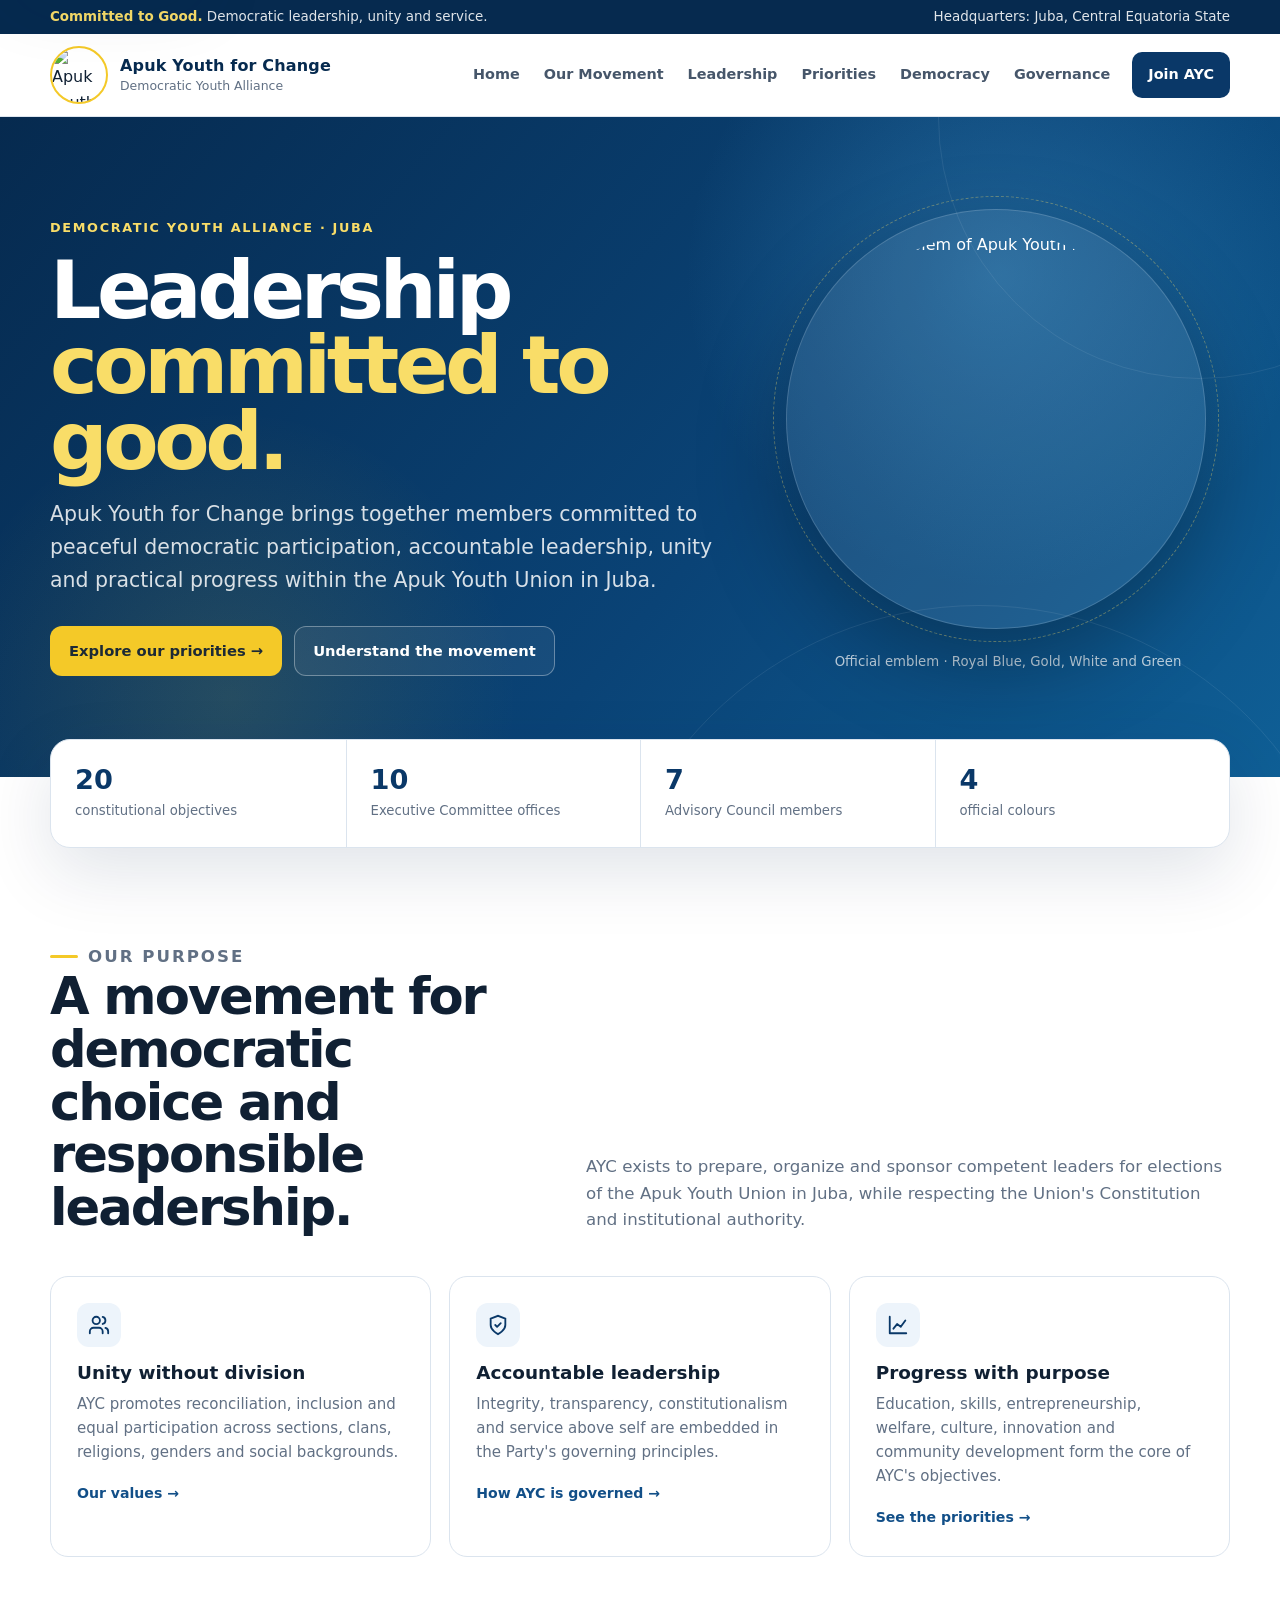
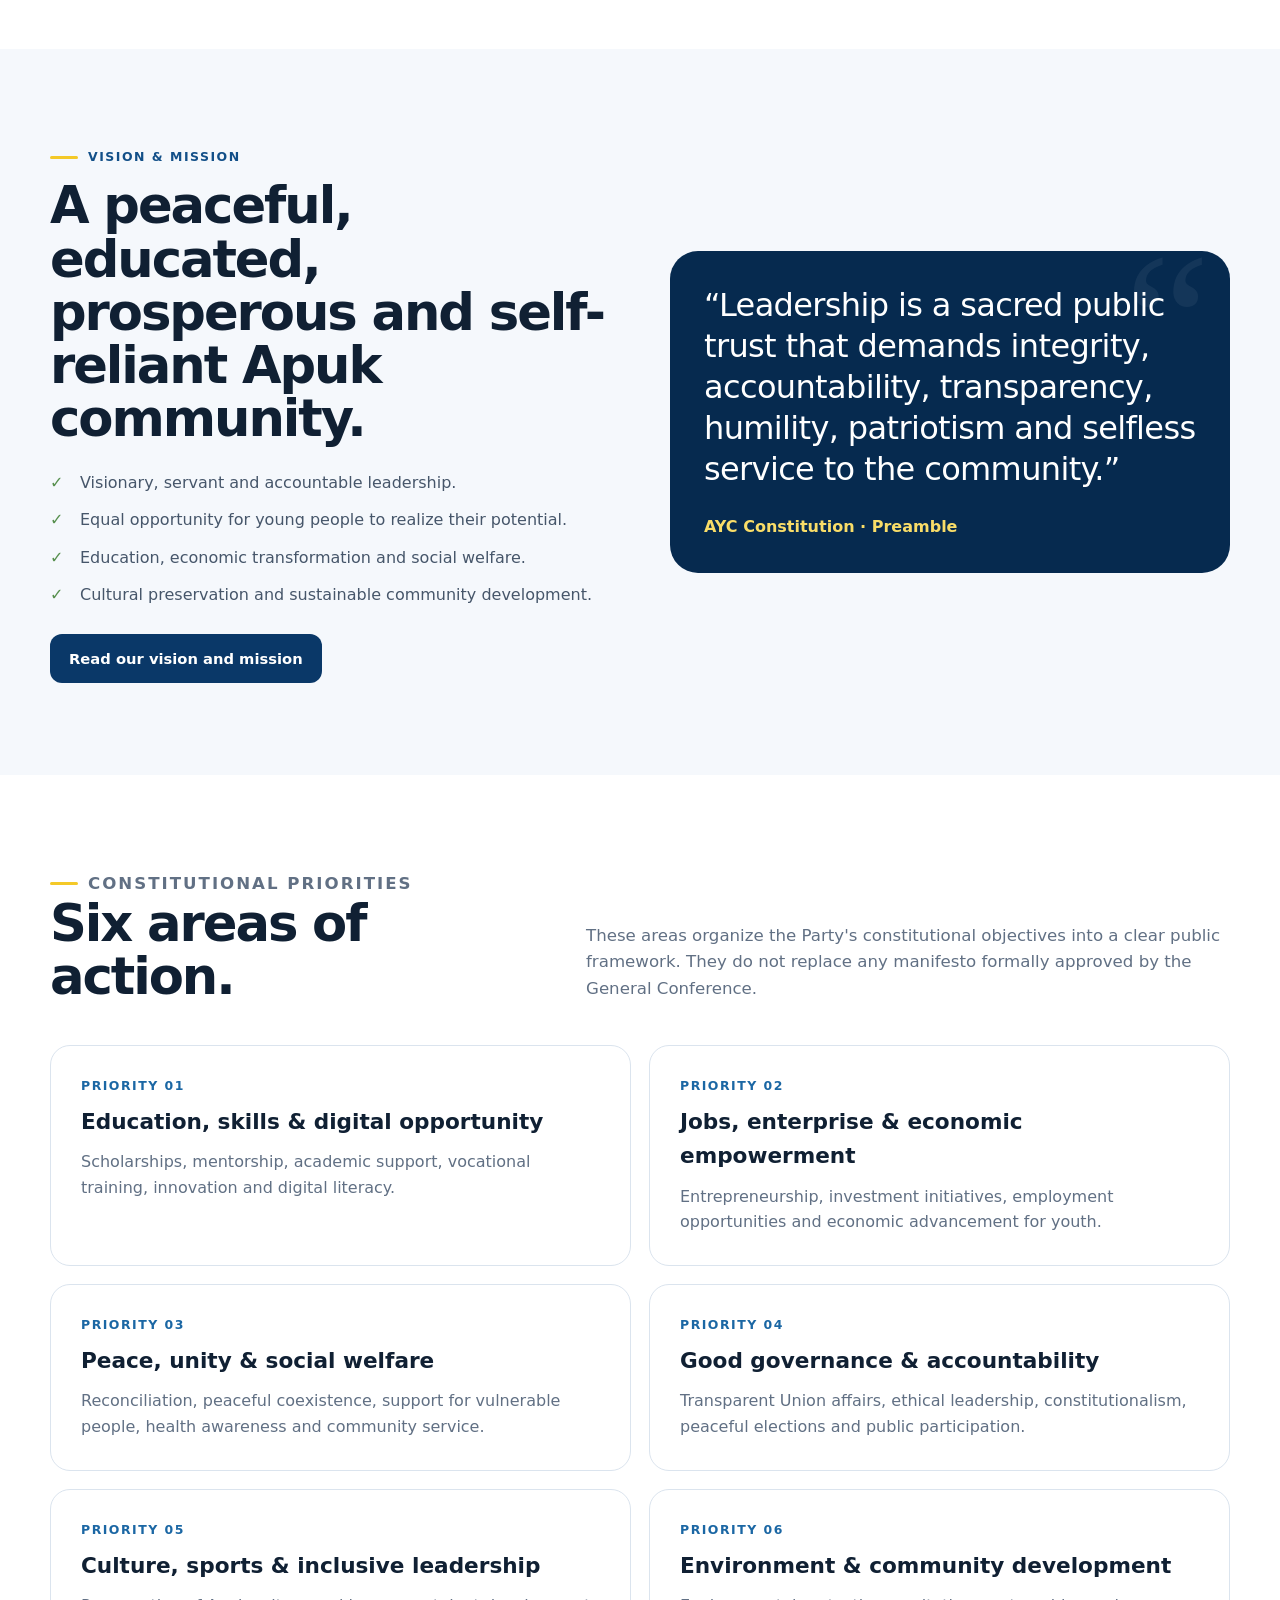
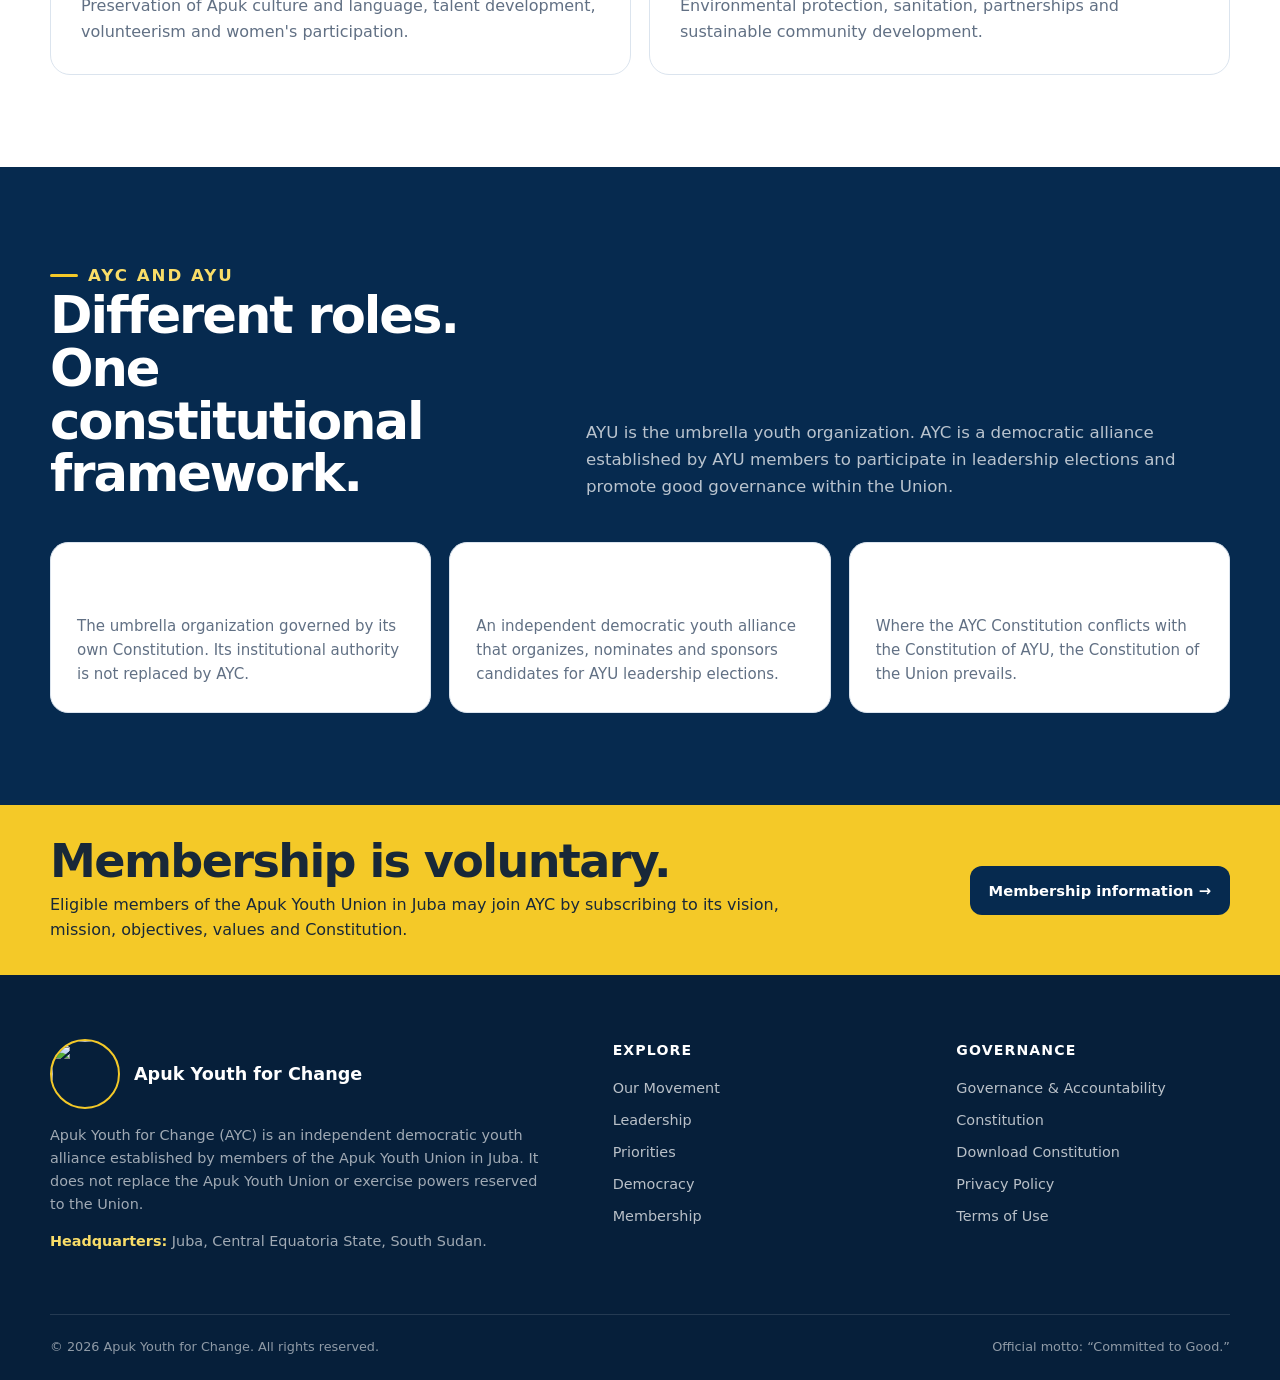
==== index.html @ c818bd62 "Build AYC public homepage" ====
<!doctype html>
<html lang="en"><head>
<meta charset="utf-8"><meta name="viewport" content="width=device-width,initial-scale=1"><meta name="theme-color" content="#0a3868">
<title>Home | Apuk Youth for Change</title><meta name="description" content="Official website of Apuk Youth for Change, a democratic youth alliance in Juba committed to accountable leadership, unity and community progress.">
<meta property="og:type" content="website"><meta property="og:title" content="Home | Apuk Youth for Change"><meta property="og:description" content="Official website of Apuk Youth for Change, a democratic youth alliance in Juba committed to accountable leadership, unity and community progress."><meta property="og:image" content="/assets/social-preview.jpg">
<link rel="icon" type="image/png" href="/assets/favicon.png"><link rel="stylesheet" href="/assets/site.css">
</head><body class=""><a class="skip-link" href="#main">Skip to main content</a>
<div class="topbar"><div class="container"><div><strong>Committed to Good.</strong> Democratic leadership, unity and service.</div><div class="topbar-right">Headquarters: Juba, Central Equatoria State</div></div></div>
<header class="site-header">
  <div class="container header-inner">
    <a class="brand" href="/" aria-label="Apuk Youth for Change home"><img src="/assets/ayc-emblem.webp" alt="Apuk Youth for Change emblem"><span class="brand-copy"><strong>Apuk Youth for Change</strong><span>Democratic Youth Alliance</span></span></a>
    <nav class="desktop-nav" aria-label="Primary navigation"><a data-nav-link href="/">Home</a><a data-nav-link href="/movement/">Our Movement</a><a data-nav-link href="/leadership/">Leadership</a><a data-nav-link href="/priorities/">Priorities</a><a data-nav-link href="/democracy/">Democracy</a><a data-nav-link href="/governance/">Governance</a><a data-nav-link class="nav-cta" href="/membership/">Join AYC</a></nav>
    <button class="menu-toggle" type="button" aria-label="Open navigation" aria-expanded="false" data-menu-toggle><svg viewBox="0 0 24 24" aria-hidden="true"><path d="M4 7h16M4 12h16M4 17h16" fill="none" stroke="currentColor" stroke-width="2" stroke-linecap="round"/></svg></button>
  </div>
  <nav class="mobile-nav" aria-label="Mobile navigation" data-mobile-nav aria-hidden="true"><a data-nav-link href="/">Home</a><a data-nav-link href="/movement/">Our Movement</a><a data-nav-link href="/leadership/">Leadership</a><a data-nav-link href="/priorities/">Priorities</a><a data-nav-link href="/democracy/">Democracy</a><a data-nav-link href="/governance/">Governance</a><a data-nav-link href="/membership/">Membership</a><a href="/constitution/">Constitution</a></nav>
</header><main id="main"><section class="hero"><div class="container hero-grid"><div><div class="hero-kicker">Democratic Youth Alliance · Juba</div><h1>Leadership <span>committed to good.</span></h1><p class="hero-lead">Apuk Youth for Change brings together members committed to peaceful democratic participation, accountable leadership, unity and practical progress within the Apuk Youth Union in Juba.</p><div class="hero-actions"><a class="btn btn-primary" href="/priorities/">Explore our priorities →</a><a class="btn btn-ghost" href="/movement/">Understand the movement</a></div></div><div><div class="hero-seal"><img src="/assets/ayc-emblem.webp" alt="Official emblem of Apuk Youth for Change"></div><p class="hero-note">Official emblem · Royal Blue, Gold, White and Green</p></div></div></section>
<section class="stat-strip"><div class="container"><div class="stats"><div class="stat"><strong>20</strong><span>constitutional objectives</span></div><div class="stat"><strong>10</strong><span>Executive Committee offices</span></div><div class="stat"><strong>7</strong><span>Advisory Council members</span></div><div class="stat"><strong>4</strong><span>official colours</span></div></div></div></section>
<section class="section"><div class="container"><div class="section-head"><div><p class="eyebrow">Our purpose</p><h2>A movement for democratic choice and responsible leadership.</h2></div><p>AYC exists to prepare, organize and sponsor competent leaders for elections of the Apuk Youth Union in Juba, while respecting the Union's Constitution and institutional authority.</p></div><div class="cards"><article class="card"><div class="icon"><svg viewBox="0 0 24 24" aria-hidden="true"><path d="M16 21v-2a4 4 0 0 0-4-4H6a4 4 0 0 0-4 4v2M9 11a4 4 0 1 0 0-8 4 4 0 0 0 0 8ZM22 21v-2a4 4 0 0 0-3-3.87M16 3.13a4 4 0 0 1 0 7.75" fill="none" stroke="currentColor" stroke-width="2" stroke-linecap="round" stroke-linejoin="round"/></svg></div><h3>Unity without division</h3><p>AYC promotes reconciliation, inclusion and equal participation across sections, clans, religions, genders and social backgrounds.</p><a class="card-link" href="/movement/">Our values →</a></article><article class="card"><div class="icon"><svg viewBox="0 0 24 24" aria-hidden="true"><path d="M12 22s8-4 8-10V5l-8-3-8 3v7c0 6 8 10 8 10Z" fill="none" stroke="currentColor" stroke-width="2"/><path d="m9 12 2 2 4-4" fill="none" stroke="currentColor" stroke-width="2" stroke-linecap="round" stroke-linejoin="round"/></svg></div><h3>Accountable leadership</h3><p>Integrity, transparency, constitutionalism and service above self are embedded in the Party's governing principles.</p><a class="card-link" href="/governance/">How AYC is governed →</a></article><article class="card"><div class="icon"><svg viewBox="0 0 24 24" aria-hidden="true"><path d="M3 3v18h18M7 16l4-5 4 3 5-7" fill="none" stroke="currentColor" stroke-width="2" stroke-linecap="round" stroke-linejoin="round"/></svg></div><h3>Progress with purpose</h3><p>Education, skills, entrepreneurship, welfare, culture, innovation and community development form the core of AYC's objectives.</p><a class="card-link" href="/priorities/">See the priorities →</a></article></div></div></section>
<section class="section section-soft"><div class="container split"><div><p class="eyebrow">Vision & mission</p><h2 style="font-size:clamp(2.2rem,4vw,3.7rem);line-height:1.04;letter-spacing:-.04em;margin:0">A peaceful, educated, prosperous and self-reliant Apuk community.</h2><ul class="check-list"><li>Visionary, servant and accountable leadership.</li><li>Equal opportunity for young people to realize their potential.</li><li>Education, economic transformation and social welfare.</li><li>Cultural preservation and sustainable community development.</li></ul><div style="margin-top:26px"><a class="btn btn-blue" href="/movement/">Read our vision and mission</a></div></div><div class="quote-panel"><blockquote>“Leadership is a sacred public trust that demands integrity, accountability, transparency, humility, patriotism and selfless service to the community.”</blockquote><cite>AYC Constitution · Preamble</cite></div></div></section>
<section class="section"><div class="container"><div class="section-head"><div><p class="eyebrow">Constitutional priorities</p><h2>Six areas of action.</h2></div><p>These areas organize the Party's constitutional objectives into a clear public framework. They do not replace any manifesto formally approved by the General Conference.</p></div><div class="priority-grid"><article class="priority-card"><div class="num">Priority 01</div><h3>Education, skills & digital opportunity</h3><p>Scholarships, mentorship, academic support, vocational training, innovation and digital literacy.</p></article><article class="priority-card"><div class="num">Priority 02</div><h3>Jobs, enterprise & economic empowerment</h3><p>Entrepreneurship, investment initiatives, employment opportunities and economic advancement for youth.</p></article><article class="priority-card"><div class="num">Priority 03</div><h3>Peace, unity & social welfare</h3><p>Reconciliation, peaceful coexistence, support for vulnerable people, health awareness and community service.</p></article><article class="priority-card"><div class="num">Priority 04</div><h3>Good governance & accountability</h3><p>Transparent Union affairs, ethical leadership, constitutionalism, peaceful elections and public participation.</p></article><article class="priority-card"><div class="num">Priority 05</div><h3>Culture, sports & inclusive leadership</h3><p>Preservation of Apuk culture and language, talent development, volunteerism and women's participation.</p></article><article class="priority-card"><div class="num">Priority 06</div><h3>Environment & community development</h3><p>Environmental protection, sanitation, partnerships and sustainable community development.</p></article></div></div></section>
<section class="section section-dark"><div class="container"><div class="section-head"><div><p class="eyebrow" style="color:#f9dd68">AYC and AYU</p><h2>Different roles. One constitutional framework.</h2></div><p>AYU is the umbrella youth organization. AYC is a democratic alliance established by AYU members to participate in leadership elections and promote good governance within the Union.</p></div><div class="cards"><article class="card"><h3>Apuk Youth Union in Juba</h3><p>The umbrella organization governed by its own Constitution. Its institutional authority is not replaced by AYC.</p></article><article class="card"><h3>Apuk Youth for Change</h3><p>An independent democratic youth alliance that organizes, nominates and sponsors candidates for AYU leadership elections.</p></article><article class="card"><h3>Constitutional respect</h3><p>Where the AYC Constitution conflicts with the Constitution of AYU, the Constitution of the Union prevails.</p></article></div></div></section>
<section class="band"><div class="container band-inner"><div><h2>Membership is voluntary.</h2><p>Eligible members of the Apuk Youth Union in Juba may join AYC by subscribing to its vision, mission, objectives, values and Constitution.</p></div><a class="btn" href="/membership/">Membership information →</a></div></section></main><footer class="footer">
  <div class="container footer-grid">
    <div>
      <div class="footer-brand"><img src="/assets/ayc-emblem.webp" alt=""><strong>Apuk Youth for Change</strong></div>
      <p class="muted">Apuk Youth for Change (AYC) is an independent democratic youth alliance established by members of the Apuk Youth Union in Juba. It does not replace the Apuk Youth Union or exercise powers reserved to the Union.</p>
      <p class="muted"><strong style="color:#f9dd68">Headquarters:</strong> Juba, Central Equatoria State, South Sudan.</p>
    </div>
    <div><h3>Explore</h3><div class="footer-links"><a href="/movement/">Our Movement</a><a href="/leadership/">Leadership</a><a href="/priorities/">Priorities</a><a href="/democracy/">Democracy</a><a href="/membership/">Membership</a></div></div>
    <div><h3>Governance</h3><div class="footer-links"><a href="/governance/">Governance & Accountability</a><a href="/constitution/">Constitution</a><a href="/documents/constitution-of-apuk-youth-for-change.docx">Download Constitution</a><a href="/privacy/">Privacy Policy</a><a href="/terms/">Terms of Use</a></div></div>
  </div>
  <div class="container footer-bottom"><span>© <span data-year>2026</span> Apuk Youth for Change. All rights reserved.</span><span>Official motto: “Committed to Good.”</span></div>
</footer>
<button class="back-to-top" type="button" aria-label="Back to top" data-back-to-top>↑</button>
<script src="/assets/site.js" defer></script></body></html>
---- assets/site.css ----
:root {
  --blue-950: #062a4f;
  --blue-900: #0a3868;
  --blue-800: #124f88;
  --blue-700: #1b67a4;
  --sky-500: #47a2d9;
  --gold-500: #f4c928;
  --gold-300: #f9dd68;
  --green-600: #568f4d;
  --ink-950: #102033;
  --ink-700: #46566a;
  --ink-600: #617084;
  --surface: #ffffff;
  --surface-soft: #f5f8fc;
  --line: #dbe4ee;
  --shadow: 0 24px 70px rgba(4, 37, 70, .12);
  --radius-lg: 28px;
  --radius-md: 18px;
  --radius-sm: 12px;
  --container: 1180px;
}

* { box-sizing: border-box; }
html { scroll-behavior: smooth; }
body {
  margin: 0;
  font-family: Inter, ui-sans-serif, system-ui, -apple-system, BlinkMacSystemFont, "Segoe UI", sans-serif;
  color: var(--ink-950);
  background: var(--surface);
  line-height: 1.6;
  -webkit-font-smoothing: antialiased;
}
img { max-width: 100%; display: block; }
a { color: inherit; }
button, input, select, textarea { font: inherit; }
button { cursor: pointer; }

.skip-link {
  position: fixed; top: 12px; left: 12px; z-index: 1000;
  transform: translateY(-180%); background: white; color: var(--blue-950);
  padding: 10px 14px; border-radius: 10px; box-shadow: var(--shadow); text-decoration: none;
}
.skip-link:focus { transform: translateY(0); }

.container { width: min(calc(100% - 40px), var(--container)); margin-inline: auto; }
.eyebrow {
  display: inline-flex; align-items: center; gap: 10px; margin: 0 0 12px;
  color: var(--blue-800); font-size: .78rem; font-weight: 800; letter-spacing: .12em; text-transform: uppercase;
}
.eyebrow::before { content: ""; width: 28px; height: 3px; border-radius: 5px; background: var(--gold-500); }

.topbar { background: var(--blue-950); color: rgba(255,255,255,.88); font-size: .84rem; }
.topbar .container { min-height: 34px; display: flex; align-items: center; justify-content: space-between; gap: 18px; }
.topbar strong { color: var(--gold-300); }
.topbar a { text-decoration: none; }
.topbar a:hover { color: white; }

.site-header {
  position: sticky; top: 0; z-index: 50; background: rgba(255,255,255,.96);
  backdrop-filter: blur(16px); border-bottom: 1px solid rgba(219,228,238,.9);
}
.header-inner { min-height: 82px; display: flex; align-items: center; gap: 30px; }
.brand { display: flex; align-items: center; gap: 12px; text-decoration: none; min-width: 250px; }
.brand img { width: 58px; height: 58px; object-fit: cover; border-radius: 50%; border: 2px solid var(--gold-500); }
.brand-copy { line-height: 1.1; }
.brand-copy strong { display: block; color: var(--blue-950); font-size: 1rem; letter-spacing: .01em; }
.brand-copy span { display: block; margin-top: 5px; color: var(--ink-600); font-size: .78rem; }
.desktop-nav { margin-left: auto; display: flex; align-items: center; gap: 4px; }
.desktop-nav a, .mobile-nav a {
  text-decoration: none; font-size: .9rem; font-weight: 720; color: var(--ink-700); border-radius: 10px;
}
.desktop-nav a { padding: 11px 10px; }
.desktop-nav a:hover, .desktop-nav a[aria-current="page"] { color: var(--blue-900); background: #edf4fb; }
.nav-cta { margin-left: 8px; background: var(--blue-900) !important; color: white !important; padding-inline: 16px !important; }
.nav-cta:hover { background: var(--blue-800) !important; }
.menu-toggle {
  margin-left: auto; width: 44px; height: 44px; border: 1px solid var(--line); background: white;
  border-radius: 12px; display: none; place-items: center; color: var(--blue-950);
}
.menu-toggle svg { width: 24px; height: 24px; }
.mobile-nav { display: none; border-top: 1px solid var(--line); padding: 12px 20px 22px; background: white; }
.mobile-nav a { display: block; padding: 12px 14px; }
.mobile-nav a:hover, .mobile-nav a[aria-current="page"] { background: var(--surface-soft); color: var(--blue-900); }

.hero {
  position: relative; overflow: hidden; color: white;
  background:
    radial-gradient(circle at 78% 24%, rgba(71,162,217,.34), transparent 28%),
    radial-gradient(circle at 18% 88%, rgba(244,201,40,.12), transparent 24%),
    linear-gradient(130deg, var(--blue-950), #0a4376 58%, #0f5f96);
}
.hero::before, .hero::after {
  content: ""; position: absolute; border: 1px solid rgba(255,255,255,.08); border-radius: 50%; pointer-events: none;
}
.hero::before { width: 520px; height: 520px; right: -180px; top: -260px; }
.hero::after { width: 760px; height: 760px; right: -80px; bottom: -590px; }
.hero-grid { min-height: 660px; display: grid; grid-template-columns: 1.2fr .8fr; gap: 70px; align-items: center; padding-block: 70px; }
.hero-kicker { color: var(--gold-300); font-weight: 800; letter-spacing: .13em; text-transform: uppercase; font-size: .8rem; }
.hero h1 { margin: 14px 0 18px; max-width: 780px; font-size: clamp(3rem, 6.3vw, 6.2rem); line-height: .94; letter-spacing: -.055em; }
.hero h1 span { color: var(--gold-300); }
.hero-lead { max-width: 730px; font-size: clamp(1.05rem, 1.6vw, 1.28rem); color: rgba(255,255,255,.84); margin: 0; }
.hero-actions { display: flex; flex-wrap: wrap; gap: 12px; margin-top: 30px; }
.btn {
  display: inline-flex; align-items: center; justify-content: center; gap: 9px; min-height: 48px; padding: 12px 18px;
  border-radius: 12px; text-decoration: none; font-weight: 800; font-size: .92rem; border: 1px solid transparent;
  transition: transform .2s ease, background .2s ease, border-color .2s ease;
}
.btn:hover { transform: translateY(-2px); }
.btn-primary { background: var(--gold-500); color: #1d2a35; }
.btn-primary:hover { background: var(--gold-300); }
.btn-ghost { border-color: rgba(255,255,255,.34); color: white; background: rgba(255,255,255,.06); }
.btn-ghost:hover { background: rgba(255,255,255,.13); }
.btn-blue { background: var(--blue-900); color: white; }
.btn-blue:hover { background: var(--blue-800); }
.btn-outline { border-color: var(--line); color: var(--blue-900); background: white; }
.btn-outline:hover { border-color: #a9bfd3; background: var(--surface-soft); }

.hero-seal {
  position: relative; width: min(100%, 420px); justify-self: center; padding: 22px; border-radius: 50%;
  background: rgba(255,255,255,.08); border: 1px solid rgba(255,255,255,.16); box-shadow: 0 36px 90px rgba(0,0,0,.28);
}
.hero-seal::before { content: ""; position: absolute; inset: -14px; border-radius: 50%; border: 1px dashed rgba(249,221,104,.35); }
.hero-seal img { width: 100%; aspect-ratio: 1; object-fit: cover; border-radius: 50%; }
.hero-note { margin-top: 22px; text-align: center; color: rgba(255,255,255,.73); font-size: .83rem; }

.stat-strip { position: relative; z-index: 3; margin-top: -38px; }
.stats { display: grid; grid-template-columns: repeat(4,1fr); background: white; border-radius: 20px; box-shadow: var(--shadow); overflow: hidden; border: 1px solid var(--line); }
.stat { padding: 26px 24px; }
.stat + .stat { border-left: 1px solid var(--line); }
.stat strong { display: block; color: var(--blue-900); font-size: 1.7rem; line-height: 1; }
.stat span { display: block; color: var(--ink-600); font-size: .83rem; margin-top: 7px; }

.section { padding-block: 92px; }
.section-soft { background: var(--surface-soft); }
.section-dark { background: var(--blue-950); color: white; }
.section-head { display: grid; grid-template-columns: .85fr 1.15fr; gap: 60px; align-items: end; margin-bottom: 42px; }
.section-head h2 { margin: 0; font-size: clamp(2.2rem, 4vw, 4rem); line-height: 1.03; letter-spacing: -.04em; }
.section-head p { margin: 0; color: var(--ink-600); font-size: 1.04rem; }
.section-dark .section-head p { color: rgba(255,255,255,.72); }

.cards { display: grid; grid-template-columns: repeat(3, 1fr); gap: 18px; }
.card { border: 1px solid var(--line); border-radius: var(--radius-md); padding: 26px; background: white; }
.card h3 { margin: 14px 0 8px; font-size: 1.15rem; line-height: 1.25; }
.card p { margin: 0; color: var(--ink-600); font-size: .94rem; }
.card .icon { width: 44px; height: 44px; border-radius: 12px; display: grid; place-items: center; background: #edf4fb; color: var(--blue-900); }
.card .icon svg { width: 22px; height: 22px; }
.card-link { display: inline-flex; align-items: center; gap: 7px; margin-top: 18px; color: var(--blue-800); text-decoration: none; font-weight: 800; font-size: .88rem; }
.card-link:hover { color: var(--blue-950); }

.split { display: grid; grid-template-columns: 1fr 1fr; gap: 60px; align-items: center; }
.quote-panel { position: relative; padding: 34px; border-radius: var(--radius-lg); background: var(--blue-950); color: white; overflow: hidden; }
.quote-panel::after { content: "“"; position: absolute; right: 20px; top: -25px; font-family: Georgia, serif; font-size: 12rem; color: rgba(255,255,255,.06); line-height: 1; }
.quote-panel blockquote { position: relative; z-index: 1; margin: 0; font-size: clamp(1.45rem, 2.5vw, 2.15rem); line-height: 1.28; letter-spacing: -.02em; }
.quote-panel cite { display: block; margin-top: 24px; font-style: normal; color: var(--gold-300); font-weight: 800; }
.check-list { margin: 24px 0 0; padding: 0; list-style: none; display: grid; gap: 12px; }
.check-list li { position: relative; padding-left: 30px; color: var(--ink-700); }
.check-list li::before { content: "✓"; position: absolute; left: 0; top: 0; color: var(--green-600); font-weight: 900; }

.priority-grid { display: grid; grid-template-columns: repeat(2, 1fr); gap: 18px; }
.priority-card { padding: 30px; border-radius: 20px; border: 1px solid var(--line); background: white; }
.priority-card .num { color: var(--blue-700); font-size: .78rem; font-weight: 900; letter-spacing: .12em; text-transform: uppercase; }
.priority-card h3 { margin: 9px 0 10px; font-size: 1.35rem; }
.priority-card p { margin: 0; color: var(--ink-600); }
.priority-card ul { padding-left: 18px; color: var(--ink-700); }

.band { background: var(--gold-500); color: #182838; }
.band-inner { min-height: 170px; display: grid; grid-template-columns: 1.3fr auto; gap: 40px; align-items: center; }
.band h2 { margin: 0 0 8px; font-size: clamp(2rem,3.6vw,3.2rem); line-height: 1; letter-spacing: -.035em; }
.band p { margin: 0; max-width: 760px; }
.band .btn { background: var(--blue-950); color: white; }

.page-hero { background: linear-gradient(135deg, var(--blue-950), var(--blue-800)); color: white; padding-block: 76px; }
.page-hero .breadcrumb { margin-bottom: 20px; color: rgba(255,255,255,.68); font-size: .84rem; }
.page-hero .breadcrumb a { color: white; text-decoration: none; }
.page-hero h1 { margin: 0; max-width: 900px; font-size: clamp(2.7rem, 6vw, 5.2rem); line-height: .98; letter-spacing: -.05em; }
.page-hero p { max-width: 800px; margin: 20px 0 0; color: rgba(255,255,255,.78); font-size: 1.08rem; }

.prose { max-width: 850px; }
.prose h2 { margin-top: 52px; font-size: 2rem; line-height: 1.15; letter-spacing: -.025em; }
.prose h3 { margin-top: 32px; font-size: 1.25rem; }
.prose p, .prose li { color: var(--ink-700); }
.prose a { color: var(--blue-800); font-weight: 750; }
.prose .lead { font-size: 1.18rem; color: var(--ink-700); }
.prose ul, .prose ol { padding-left: 22px; }
.notice { padding: 20px 22px; border-left: 4px solid var(--gold-500); background: #fff9da; border-radius: 0 12px 12px 0; color: #4b4a34; }

.leader-feature { display: grid; grid-template-columns: .48fr 1.52fr; gap: 34px; align-items: stretch; }
.leader-monogram { min-height: 330px; border-radius: var(--radius-lg); background: linear-gradient(145deg,var(--blue-900),var(--sky-500)); color: white; display: grid; place-items: center; font-size: 6rem; font-weight: 900; letter-spacing: -.05em; }
.leader-copy { padding: 34px; border: 1px solid var(--line); border-radius: var(--radius-lg); }
.leader-copy h2 { margin: 4px 0 8px; font-size: 2.4rem; line-height: 1; }
.leader-copy .role { color: var(--blue-700); font-weight: 800; }
.office-grid { display: grid; grid-template-columns: repeat(2,1fr); gap: 14px; margin-top: 26px; }
.office { border: 1px solid var(--line); border-radius: 14px; padding: 18px; background: white; }
.office strong { display: block; color: var(--blue-950); }
.office span { font-size: .83rem; color: var(--ink-600); }

.table-wrap { overflow-x: auto; border: 1px solid var(--line); border-radius: 16px; }
table { width: 100%; border-collapse: collapse; min-width: 700px; background: white; }
th, td { padding: 15px 18px; text-align: left; border-bottom: 1px solid var(--line); vertical-align: top; }
th { background: #edf4fb; color: var(--blue-950); font-size: .84rem; }
td { color: var(--ink-700); }
tr:last-child td { border-bottom: 0; }

.accordion { border-top: 1px solid var(--line); }
details { border-bottom: 1px solid var(--line); }
summary { cursor: pointer; list-style: none; padding: 20px 0; font-weight: 820; color: var(--blue-950); display: flex; justify-content: space-between; gap: 20px; }
summary::-webkit-details-marker { display: none; }
summary::after { content: "+"; font-size: 1.3rem; color: var(--blue-700); }
details[open] summary::after { content: "−"; }
details .detail-body { padding: 0 0 22px; color: var(--ink-700); }

.footer { background: #061f3a; color: rgba(255,255,255,.78); padding-top: 64px; }
.footer-grid { display: grid; grid-template-columns: 1.35fr .75fr .75fr; gap: 70px; padding-bottom: 46px; }
.footer-brand { display: flex; align-items: center; gap: 14px; color: white; }
.footer-brand img { width: 70px; height: 70px; object-fit: cover; border-radius: 50%; border: 2px solid var(--gold-500); }
.footer-brand strong { font-size: 1.1rem; }
.footer .muted { max-width: 540px; color: rgba(255,255,255,.62); font-size: .9rem; }
.footer h3 { margin: 0 0 15px; color: white; font-size: .88rem; text-transform: uppercase; letter-spacing: .08em; }
.footer-links { display: grid; gap: 9px; }
.footer-links a { color: rgba(255,255,255,.72); text-decoration: none; font-size: .9rem; }
.footer-links a:hover { color: white; }
.footer-bottom { border-top: 1px solid rgba(255,255,255,.12); min-height: 66px; display: flex; align-items: center; justify-content: space-between; gap: 20px; font-size: .8rem; color: rgba(255,255,255,.55); }

.back-to-top { position: fixed; z-index: 40; right: 20px; bottom: 20px; width: 44px; height: 44px; border-radius: 12px; border: 0; background: var(--blue-900); color: white; box-shadow: 0 16px 40px rgba(6,42,79,.25); opacity: 0; transform: translateY(15px); pointer-events: none; transition: .2s ease; }
.back-to-top.is-visible { opacity: 1; transform: none; pointer-events: auto; }

@media (max-width: 1040px) {
  .desktop-nav { display: none; }
  .menu-toggle { display: grid; }
  .menu-open .mobile-nav { display: block; }
  .hero-grid { grid-template-columns: 1fr .62fr; gap: 34px; }
  .hero h1 { font-size: clamp(3rem,8vw,5.4rem); }
  .cards { grid-template-columns: repeat(2,1fr); }
  .footer-grid { grid-template-columns: 1.2fr 1fr 1fr; gap: 35px; }
}

@media (max-width: 760px) {
  .container { width: min(calc(100% - 28px), var(--container)); }
  .topbar .container { min-height: 38px; justify-content: center; text-align: center; }
  .topbar .topbar-right { display: none; }
  .header-inner { min-height: 72px; }
  .brand { min-width: 0; }
  .brand img { width: 50px; height: 50px; }
  .brand-copy span { display: none; }
  .hero-grid { min-height: auto; grid-template-columns: 1fr; padding-block: 56px 72px; }
  .hero h1 { font-size: clamp(3rem,15vw,4.8rem); }
  .hero-seal { width: min(78vw,340px); margin-top: 16px; }
  .stat-strip { margin-top: -20px; }
  .stats { grid-template-columns: repeat(2,1fr); }
  .stat:nth-child(3) { border-left: 0; border-top: 1px solid var(--line); }
  .stat:nth-child(4) { border-top: 1px solid var(--line); }
  .section { padding-block: 70px; }
  .section-head { grid-template-columns: 1fr; gap: 14px; }
  .cards, .priority-grid, .split, .leader-feature { grid-template-columns: 1fr; }
  .leader-monogram { min-height: 220px; }
  .office-grid { grid-template-columns: 1fr; }
  .band-inner { min-height: 220px; grid-template-columns: 1fr; gap: 22px; padding-block: 38px; }
  .footer-grid { grid-template-columns: 1fr; gap: 34px; }
  .footer-bottom { align-items: flex-start; flex-direction: column; justify-content: center; padding-block: 18px; }
}

@media (max-width: 480px) {
  .brand-copy strong { font-size: .88rem; max-width: 185px; }
  .hero-actions .btn { width: 100%; }
  .stats { grid-template-columns: 1fr; }
  .stat + .stat { border-left: 0; border-top: 1px solid var(--line); }
  .card, .priority-card, .leader-copy, .quote-panel { padding: 22px; }
  .page-hero { padding-block: 58px; }
}

@media (prefers-reduced-motion: reduce) {
  *, *::before, *::after { scroll-behavior: auto !important; transition: none !important; animation: none !important; }
}
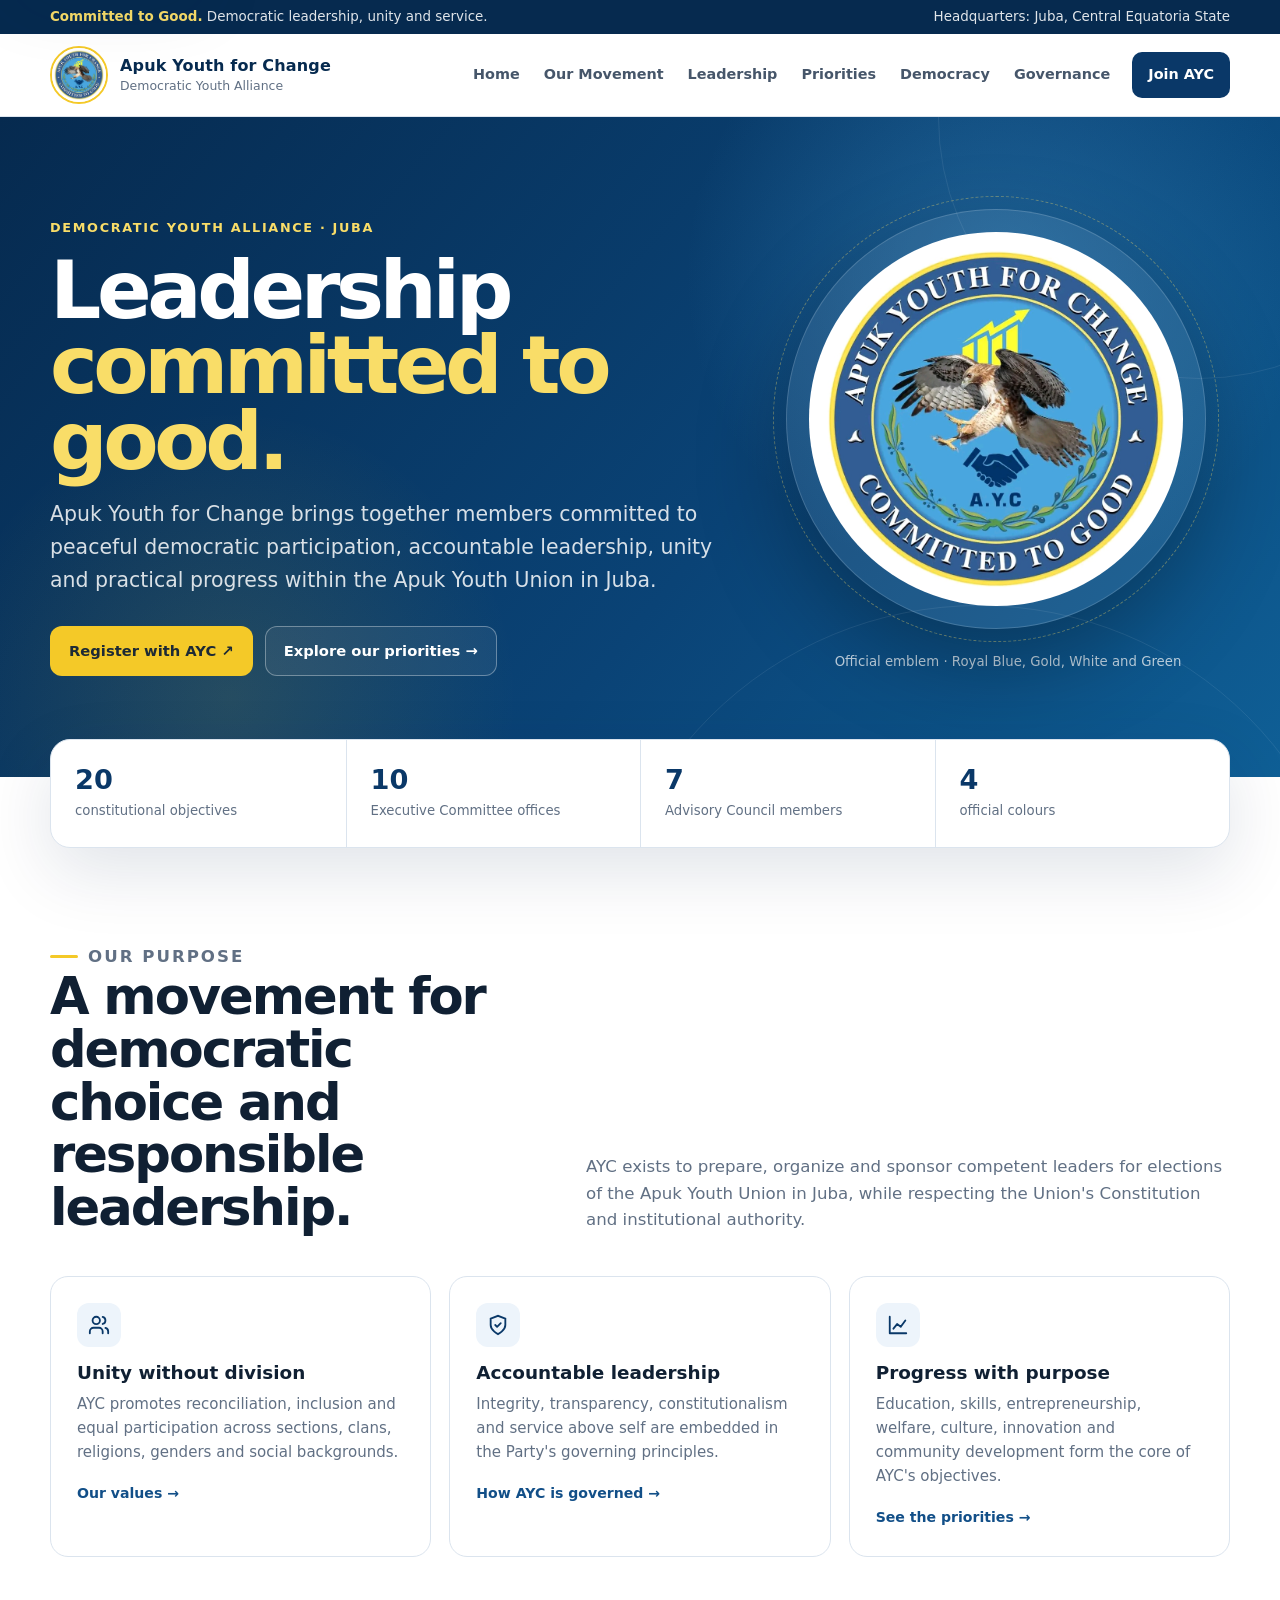
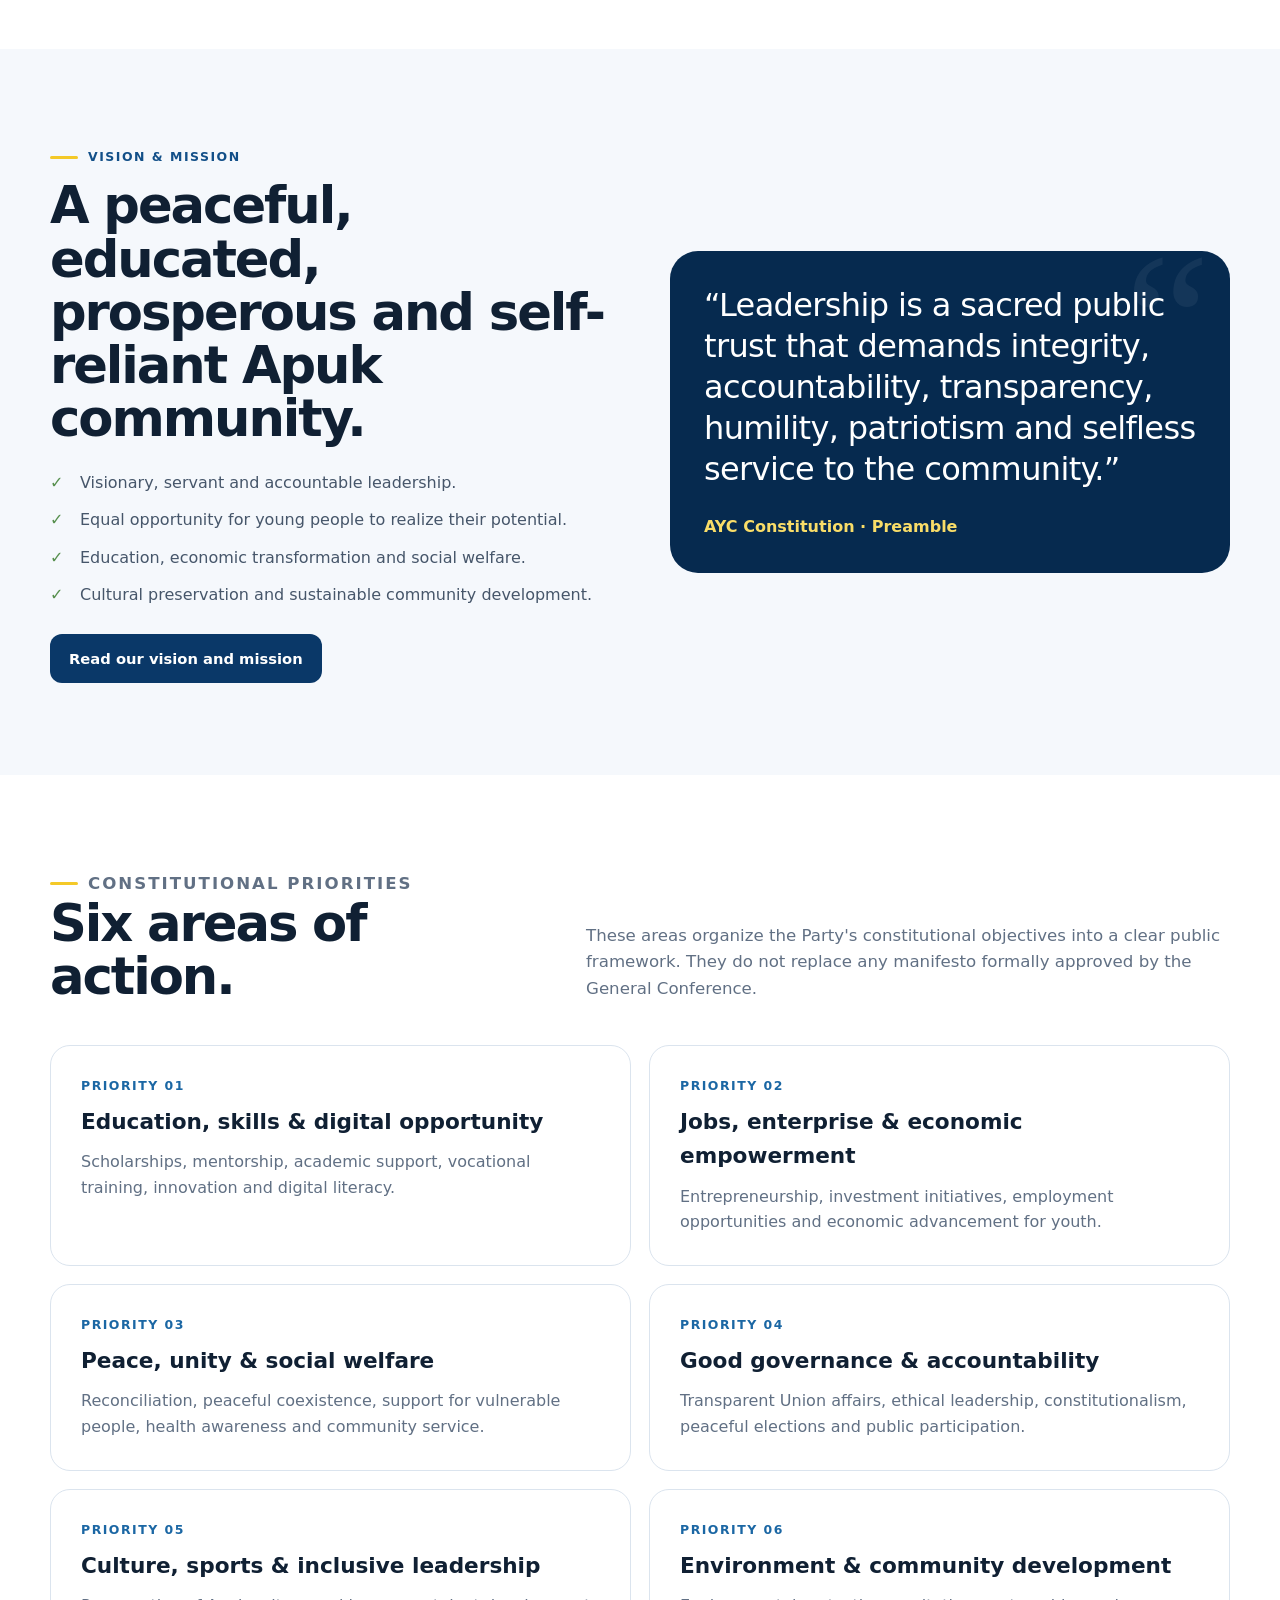
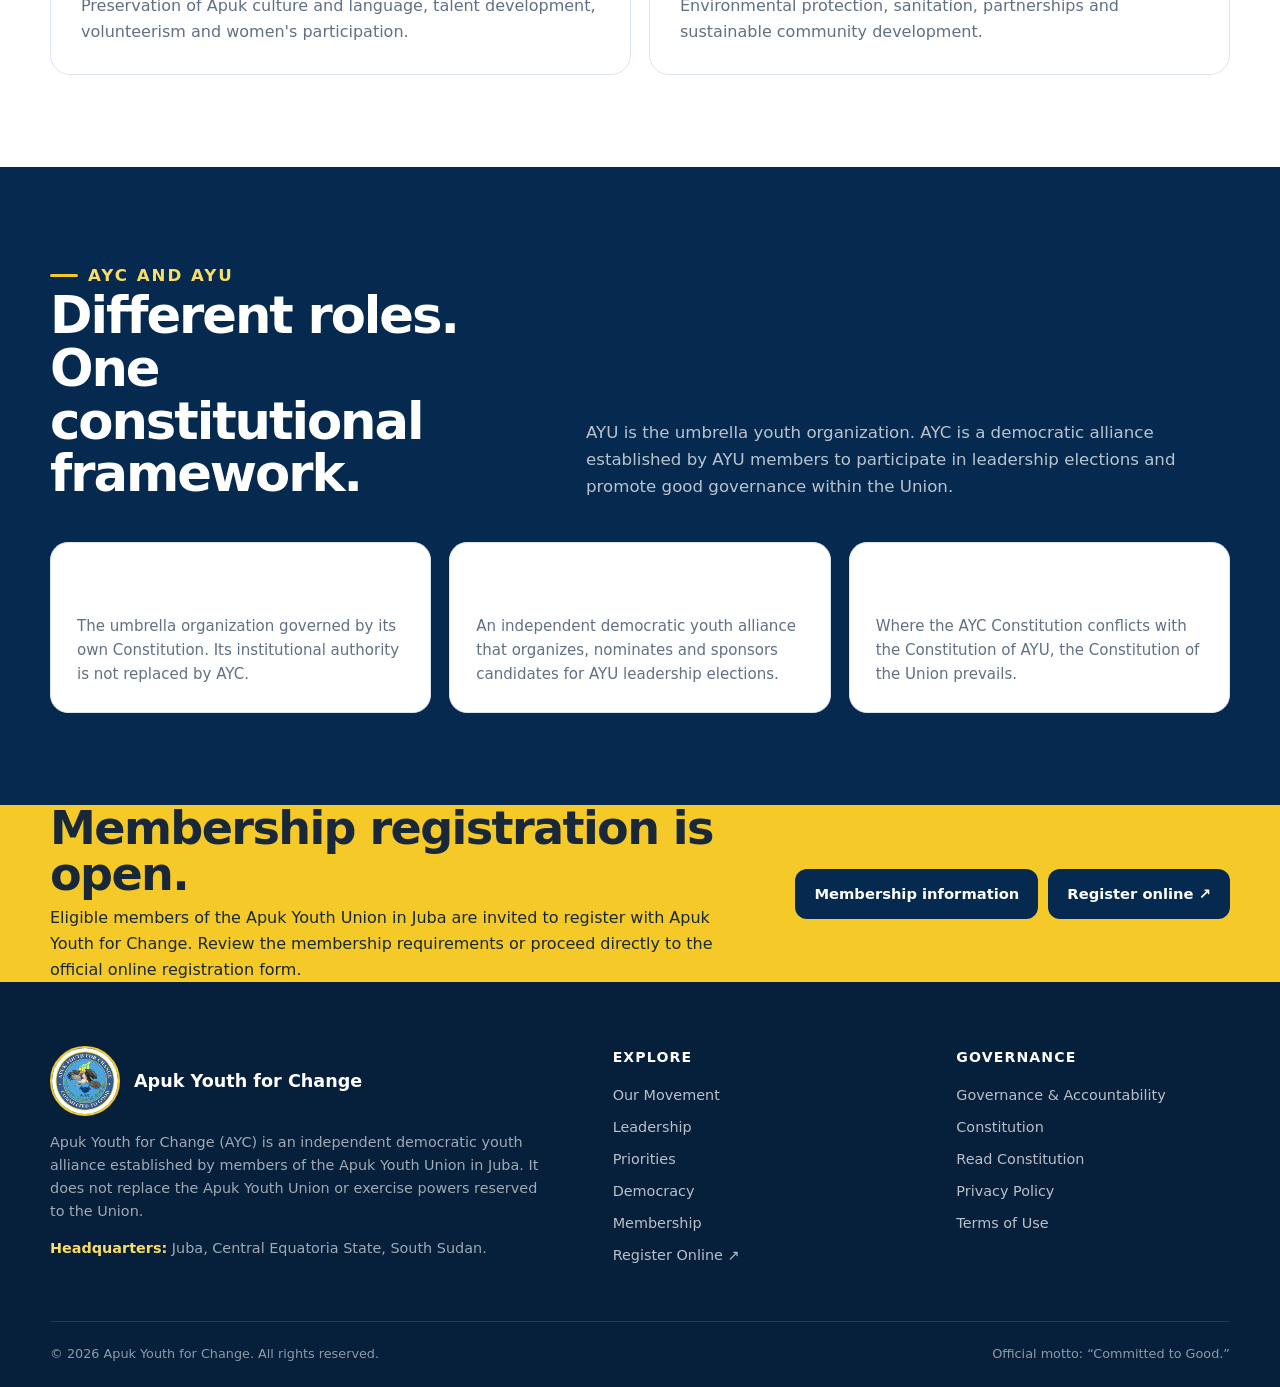
==== commit c3ae0062: "Add official logo and membership registration call" ====
--- a/index.html
+++ b/index.html
@@ -2,34 +2,16 @@
 <html lang="en"><head>
 <meta charset="utf-8"><meta name="viewport" content="width=device-width,initial-scale=1"><meta name="theme-color" content="#0a3868">
 <title>Home | Apuk Youth for Change</title><meta name="description" content="Official website of Apuk Youth for Change, a democratic youth alliance in Juba committed to accountable leadership, unity and community progress.">
-<meta property="og:type" content="website"><meta property="og:title" content="Home | Apuk Youth for Change"><meta property="og:description" content="Official website of Apuk Youth for Change, a democratic youth alliance in Juba committed to accountable leadership, unity and community progress."><meta property="og:image" content="/assets/social-preview.jpg">
-<link rel="icon" type="image/png" href="/assets/favicon.png"><link rel="stylesheet" href="/assets/site.css">
+<meta property="og:type" content="website"><meta property="og:title" content="Home | Apuk Youth for Change"><meta property="og:description" content="Official website of Apuk Youth for Change, a democratic youth alliance in Juba committed to accountable leadership, unity and community progress."><meta property="og:image" content="/1789383792430.jpg">
+<link rel="icon" type="image/jpeg" href="/1789383792430.jpg"><link rel="stylesheet" href="/assets/site.css">
 </head><body class=""><a class="skip-link" href="#main">Skip to main content</a>
 <div class="topbar"><div class="container"><div><strong>Committed to Good.</strong> Democratic leadership, unity and service.</div><div class="topbar-right">Headquarters: Juba, Central Equatoria State</div></div></div>
-<header class="site-header">
-  <div class="container header-inner">
-    <a class="brand" href="/" aria-label="Apuk Youth for Change home"><img src="/assets/ayc-emblem.webp" alt="Apuk Youth for Change emblem"><span class="brand-copy"><strong>Apuk Youth for Change</strong><span>Democratic Youth Alliance</span></span></a>
-    <nav class="desktop-nav" aria-label="Primary navigation"><a data-nav-link href="/">Home</a><a data-nav-link href="/movement/">Our Movement</a><a data-nav-link href="/leadership/">Leadership</a><a data-nav-link href="/priorities/">Priorities</a><a data-nav-link href="/democracy/">Democracy</a><a data-nav-link href="/governance/">Governance</a><a data-nav-link class="nav-cta" href="/membership/">Join AYC</a></nav>
-    <button class="menu-toggle" type="button" aria-label="Open navigation" aria-expanded="false" data-menu-toggle><svg viewBox="0 0 24 24" aria-hidden="true"><path d="M4 7h16M4 12h16M4 17h16" fill="none" stroke="currentColor" stroke-width="2" stroke-linecap="round"/></svg></button>
-  </div>
-  <nav class="mobile-nav" aria-label="Mobile navigation" data-mobile-nav aria-hidden="true"><a data-nav-link href="/">Home</a><a data-nav-link href="/movement/">Our Movement</a><a data-nav-link href="/leadership/">Leadership</a><a data-nav-link href="/priorities/">Priorities</a><a data-nav-link href="/democracy/">Democracy</a><a data-nav-link href="/governance/">Governance</a><a data-nav-link href="/membership/">Membership</a><a href="/constitution/">Constitution</a></nav>
-</header><main id="main"><section class="hero"><div class="container hero-grid"><div><div class="hero-kicker">Democratic Youth Alliance · Juba</div><h1>Leadership <span>committed to good.</span></h1><p class="hero-lead">Apuk Youth for Change brings together members committed to peaceful democratic participation, accountable leadership, unity and practical progress within the Apuk Youth Union in Juba.</p><div class="hero-actions"><a class="btn btn-primary" href="/priorities/">Explore our priorities →</a><a class="btn btn-ghost" href="/movement/">Understand the movement</a></div></div><div><div class="hero-seal"><img src="/assets/ayc-emblem.webp" alt="Official emblem of Apuk Youth for Change"></div><p class="hero-note">Official emblem · Royal Blue, Gold, White and Green</p></div></div></section>
+<header class="site-header"><div class="container header-inner"><a class="brand" href="/" aria-label="Apuk Youth for Change home"><img src="/1789383792430.jpg" alt="Apuk Youth for Change emblem"><span class="brand-copy"><strong>Apuk Youth for Change</strong><span>Democratic Youth Alliance</span></span></a><nav class="desktop-nav" aria-label="Primary navigation"><a data-nav-link href="/">Home</a><a data-nav-link href="/movement/">Our Movement</a><a data-nav-link href="/leadership/">Leadership</a><a data-nav-link href="/priorities/">Priorities</a><a data-nav-link href="/democracy/">Democracy</a><a data-nav-link href="/governance/">Governance</a><a data-nav-link class="nav-cta" href="/membership/">Join AYC</a></nav><button class="menu-toggle" type="button" aria-label="Open navigation" aria-expanded="false" data-menu-toggle><svg viewBox="0 0 24 24" aria-hidden="true"><path d="M4 7h16M4 12h16M4 17h16" fill="none" stroke="currentColor" stroke-width="2" stroke-linecap="round"/></svg></button></div><nav class="mobile-nav" aria-label="Mobile navigation" data-mobile-nav aria-hidden="true"><a data-nav-link href="/">Home</a><a data-nav-link href="/movement/">Our Movement</a><a data-nav-link href="/leadership/">Leadership</a><a data-nav-link href="/priorities/">Priorities</a><a data-nav-link href="/democracy/">Democracy</a><a data-nav-link href="/governance/">Governance</a><a data-nav-link href="/membership/">Membership</a><a href="/constitution/">Constitution</a><a href="https://forms.gle/9tDzCQg2DoQn3usf6" target="_blank" rel="noopener noreferrer">Register Online ↗</a></nav></header>
+<main id="main"><section class="hero"><div class="container hero-grid"><div><div class="hero-kicker">Democratic Youth Alliance · Juba</div><h1>Leadership <span>committed to good.</span></h1><p class="hero-lead">Apuk Youth for Change brings together members committed to peaceful democratic participation, accountable leadership, unity and practical progress within the Apuk Youth Union in Juba.</p><div class="hero-actions"><a class="btn btn-primary" href="https://forms.gle/9tDzCQg2DoQn3usf6" target="_blank" rel="noopener noreferrer">Register with AYC ↗</a><a class="btn btn-ghost" href="/priorities/">Explore our priorities →</a></div></div><div><div class="hero-seal"><img src="/1789383792430.jpg" alt="Official emblem of Apuk Youth for Change"></div><p class="hero-note">Official emblem · Royal Blue, Gold, White and Green</p></div></div></section>
 <section class="stat-strip"><div class="container"><div class="stats"><div class="stat"><strong>20</strong><span>constitutional objectives</span></div><div class="stat"><strong>10</strong><span>Executive Committee offices</span></div><div class="stat"><strong>7</strong><span>Advisory Council members</span></div><div class="stat"><strong>4</strong><span>official colours</span></div></div></div></section>
 <section class="section"><div class="container"><div class="section-head"><div><p class="eyebrow">Our purpose</p><h2>A movement for democratic choice and responsible leadership.</h2></div><p>AYC exists to prepare, organize and sponsor competent leaders for elections of the Apuk Youth Union in Juba, while respecting the Union's Constitution and institutional authority.</p></div><div class="cards"><article class="card"><div class="icon"><svg viewBox="0 0 24 24" aria-hidden="true"><path d="M16 21v-2a4 4 0 0 0-4-4H6a4 4 0 0 0-4 4v2M9 11a4 4 0 1 0 0-8 4 4 0 0 0 0 8ZM22 21v-2a4 4 0 0 0-3-3.87M16 3.13a4 4 0 0 1 0 7.75" fill="none" stroke="currentColor" stroke-width="2" stroke-linecap="round" stroke-linejoin="round"/></svg></div><h3>Unity without division</h3><p>AYC promotes reconciliation, inclusion and equal participation across sections, clans, religions, genders and social backgrounds.</p><a class="card-link" href="/movement/">Our values →</a></article><article class="card"><div class="icon"><svg viewBox="0 0 24 24" aria-hidden="true"><path d="M12 22s8-4 8-10V5l-8-3-8 3v7c0 6 8 10 8 10Z" fill="none" stroke="currentColor" stroke-width="2"/><path d="m9 12 2 2 4-4" fill="none" stroke="currentColor" stroke-width="2" stroke-linecap="round" stroke-linejoin="round"/></svg></div><h3>Accountable leadership</h3><p>Integrity, transparency, constitutionalism and service above self are embedded in the Party's governing principles.</p><a class="card-link" href="/governance/">How AYC is governed →</a></article><article class="card"><div class="icon"><svg viewBox="0 0 24 24" aria-hidden="true"><path d="M3 3v18h18M7 16l4-5 4 3 5-7" fill="none" stroke="currentColor" stroke-width="2" stroke-linecap="round" stroke-linejoin="round"/></svg></div><h3>Progress with purpose</h3><p>Education, skills, entrepreneurship, welfare, culture, innovation and community development form the core of AYC's objectives.</p><a class="card-link" href="/priorities/">See the priorities →</a></article></div></div></section>
 <section class="section section-soft"><div class="container split"><div><p class="eyebrow">Vision & mission</p><h2 style="font-size:clamp(2.2rem,4vw,3.7rem);line-height:1.04;letter-spacing:-.04em;margin:0">A peaceful, educated, prosperous and self-reliant Apuk community.</h2><ul class="check-list"><li>Visionary, servant and accountable leadership.</li><li>Equal opportunity for young people to realize their potential.</li><li>Education, economic transformation and social welfare.</li><li>Cultural preservation and sustainable community development.</li></ul><div style="margin-top:26px"><a class="btn btn-blue" href="/movement/">Read our vision and mission</a></div></div><div class="quote-panel"><blockquote>“Leadership is a sacred public trust that demands integrity, accountability, transparency, humility, patriotism and selfless service to the community.”</blockquote><cite>AYC Constitution · Preamble</cite></div></div></section>
 <section class="section"><div class="container"><div class="section-head"><div><p class="eyebrow">Constitutional priorities</p><h2>Six areas of action.</h2></div><p>These areas organize the Party's constitutional objectives into a clear public framework. They do not replace any manifesto formally approved by the General Conference.</p></div><div class="priority-grid"><article class="priority-card"><div class="num">Priority 01</div><h3>Education, skills & digital opportunity</h3><p>Scholarships, mentorship, academic support, vocational training, innovation and digital literacy.</p></article><article class="priority-card"><div class="num">Priority 02</div><h3>Jobs, enterprise & economic empowerment</h3><p>Entrepreneurship, investment initiatives, employment opportunities and economic advancement for youth.</p></article><article class="priority-card"><div class="num">Priority 03</div><h3>Peace, unity & social welfare</h3><p>Reconciliation, peaceful coexistence, support for vulnerable people, health awareness and community service.</p></article><article class="priority-card"><div class="num">Priority 04</div><h3>Good governance & accountability</h3><p>Transparent Union affairs, ethical leadership, constitutionalism, peaceful elections and public participation.</p></article><article class="priority-card"><div class="num">Priority 05</div><h3>Culture, sports & inclusive leadership</h3><p>Preservation of Apuk culture and language, talent development, volunteerism and women's participation.</p></article><article class="priority-card"><div class="num">Priority 06</div><h3>Environment & community development</h3><p>Environmental protection, sanitation, partnerships and sustainable community development.</p></article></div></div></section>
 <section class="section section-dark"><div class="container"><div class="section-head"><div><p class="eyebrow" style="color:#f9dd68">AYC and AYU</p><h2>Different roles. One constitutional framework.</h2></div><p>AYU is the umbrella youth organization. AYC is a democratic alliance established by AYU members to participate in leadership elections and promote good governance within the Union.</p></div><div class="cards"><article class="card"><h3>Apuk Youth Union in Juba</h3><p>The umbrella organization governed by its own Constitution. Its institutional authority is not replaced by AYC.</p></article><article class="card"><h3>Apuk Youth for Change</h3><p>An independent democratic youth alliance that organizes, nominates and sponsors candidates for AYU leadership elections.</p></article><article class="card"><h3>Constitutional respect</h3><p>Where the AYC Constitution conflicts with the Constitution of AYU, the Constitution of the Union prevails.</p></article></div></div></section>
-<section class="band"><div class="container band-inner"><div><h2>Membership is voluntary.</h2><p>Eligible members of the Apuk Youth Union in Juba may join AYC by subscribing to its vision, mission, objectives, values and Constitution.</p></div><a class="btn" href="/membership/">Membership information →</a></div></section></main><footer class="footer">
-  <div class="container footer-grid">
-    <div>
-      <div class="footer-brand"><img src="/assets/ayc-emblem.webp" alt=""><strong>Apuk Youth for Change</strong></div>
-      <p class="muted">Apuk Youth for Change (AYC) is an independent democratic youth alliance established by members of the Apuk Youth Union in Juba. It does not replace the Apuk Youth Union or exercise powers reserved to the Union.</p>
-      <p class="muted"><strong style="color:#f9dd68">Headquarters:</strong> Juba, Central Equatoria State, South Sudan.</p>
-    </div>
-    <div><h3>Explore</h3><div class="footer-links"><a href="/movement/">Our Movement</a><a href="/leadership/">Leadership</a><a href="/priorities/">Priorities</a><a href="/democracy/">Democracy</a><a href="/membership/">Membership</a></div></div>
-    <div><h3>Governance</h3><div class="footer-links"><a href="/governance/">Governance & Accountability</a><a href="/constitution/">Constitution</a><a href="/documents/constitution-of-apuk-youth-for-change.docx">Download Constitution</a><a href="/privacy/">Privacy Policy</a><a href="/terms/">Terms of Use</a></div></div>
-  </div>
-  <div class="container footer-bottom"><span>© <span data-year>2026</span> Apuk Youth for Change. All rights reserved.</span><span>Official motto: “Committed to Good.”</span></div>
-</footer>
-<button class="back-to-top" type="button" aria-label="Back to top" data-back-to-top>↑</button>
-<script src="/assets/site.js" defer></script></body></html>+<section class="band"><div class="container band-inner"><div><h2>Membership registration is open.</h2><p>Eligible members of the Apuk Youth Union in Juba are invited to register with Apuk Youth for Change. Review the membership requirements or proceed directly to the official online registration form.</p></div><div style="display:flex;gap:10px;flex-wrap:wrap;justify-content:flex-end"><a class="btn" href="/membership/">Membership information</a><a class="btn" href="https://forms.gle/9tDzCQg2DoQn3usf6" target="_blank" rel="noopener noreferrer">Register online ↗</a></div></div></section></main>
+<footer class="footer"><div class="container footer-grid"><div><div class="footer-brand"><img src="/1789383792430.jpg" alt="Apuk Youth for Change emblem"><strong>Apuk Youth for Change</strong></div><p class="muted">Apuk Youth for Change (AYC) is an independent democratic youth alliance established by members of the Apuk Youth Union in Juba. It does not replace the Apuk Youth Union or exercise powers reserved to the Union.</p><p class="muted"><strong style="color:#f9dd68">Headquarters:</strong> Juba, Central Equatoria State, South Sudan.</p></div><div><h3>Explore</h3><div class="footer-links"><a href="/movement/">Our Movement</a><a href="/leadership/">Leadership</a><a href="/priorities/">Priorities</a><a href="/democracy/">Democracy</a><a href="/membership/">Membership</a><a href="https://forms.gle/9tDzCQg2DoQn3usf6" target="_blank" rel="noopener noreferrer">Register Online ↗</a></div></div><div><h3>Governance</h3><div class="footer-links"><a href="/governance/">Governance & Accountability</a><a href="/constitution/">Constitution</a><a href="/documents/constitution-of-apuk-youth-for-change.docx">Download Constitution</a><a href="/privacy/">Privacy Policy</a><a href="/terms/">Terms of Use</a></div></div></div><div class="container footer-bottom"><span>© <span data-year>2026</span> Apuk Youth for Change. All rights reserved.</span><span>Official motto: “Committed to Good.”</span></div></footer><button class="back-to-top" type="button" aria-label="Back to top" data-back-to-top>↑</button><script src="/assets/site.js" defer></script></body></html>
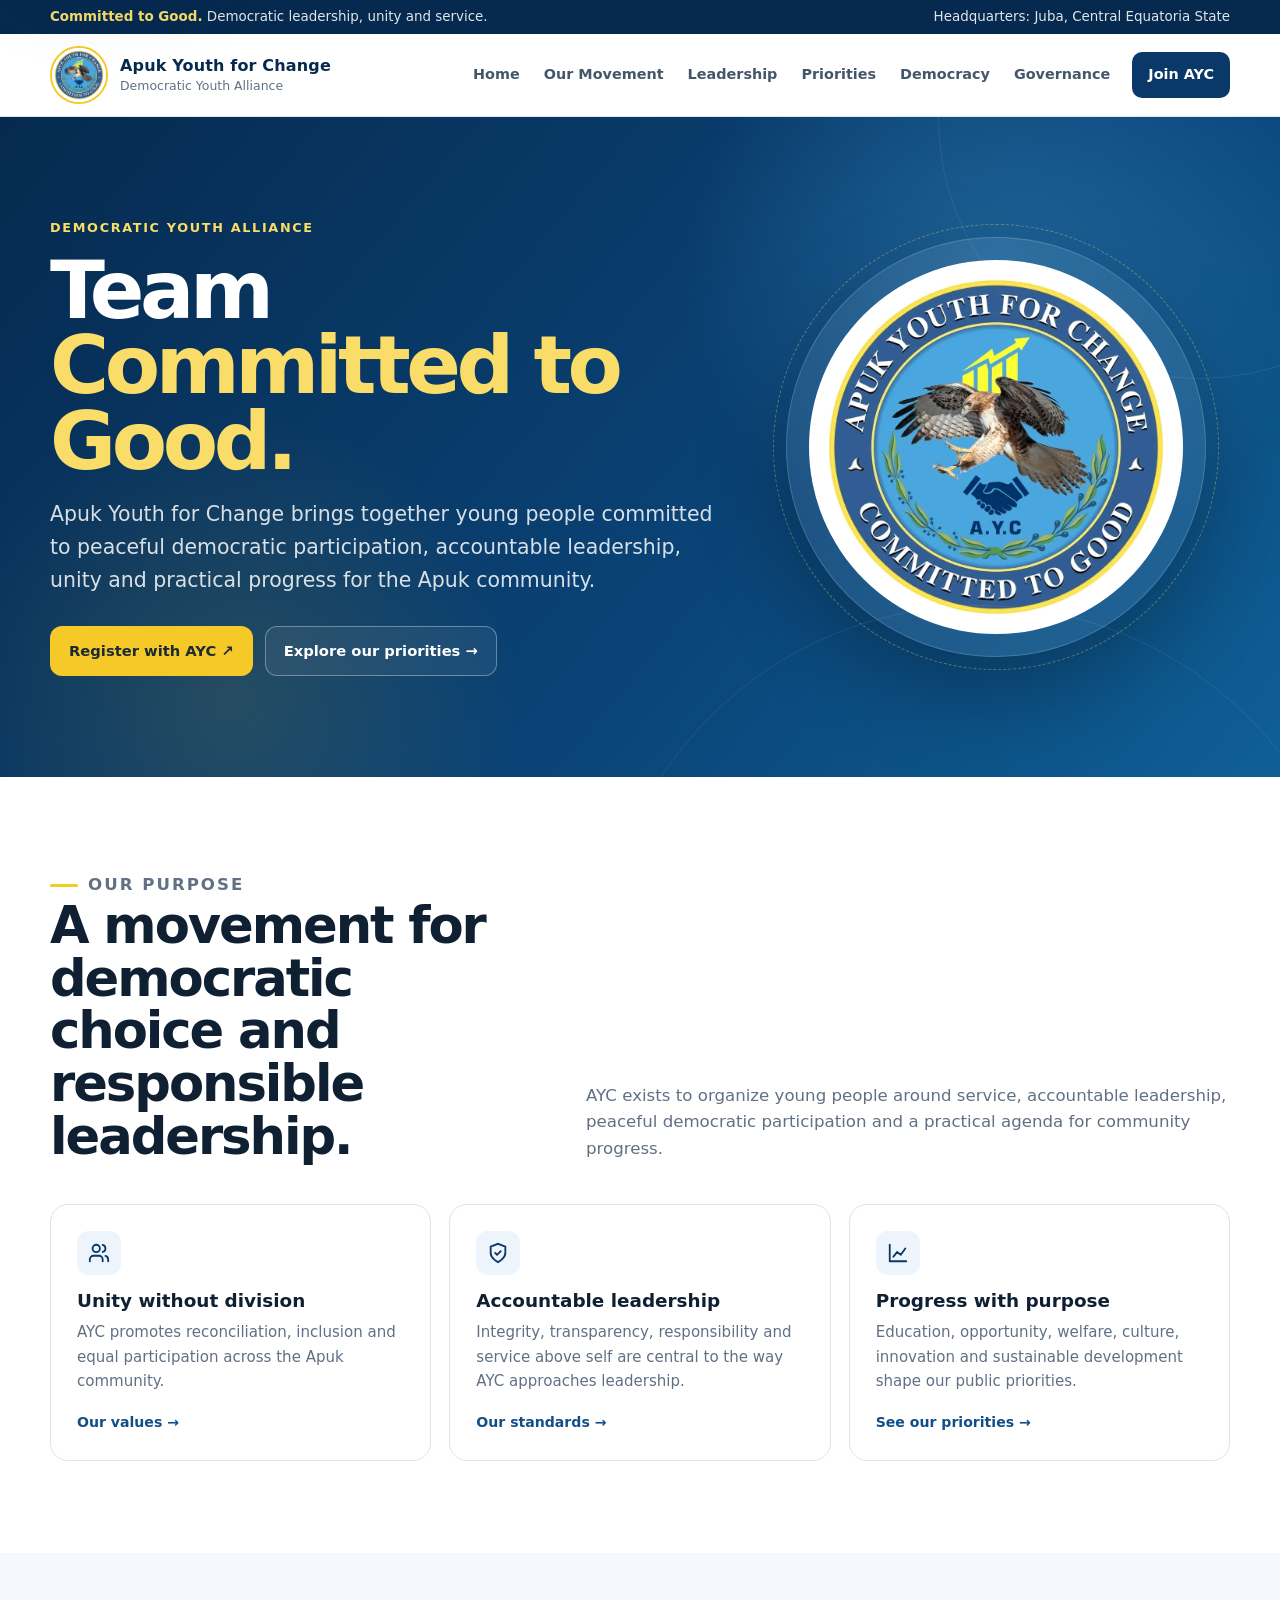
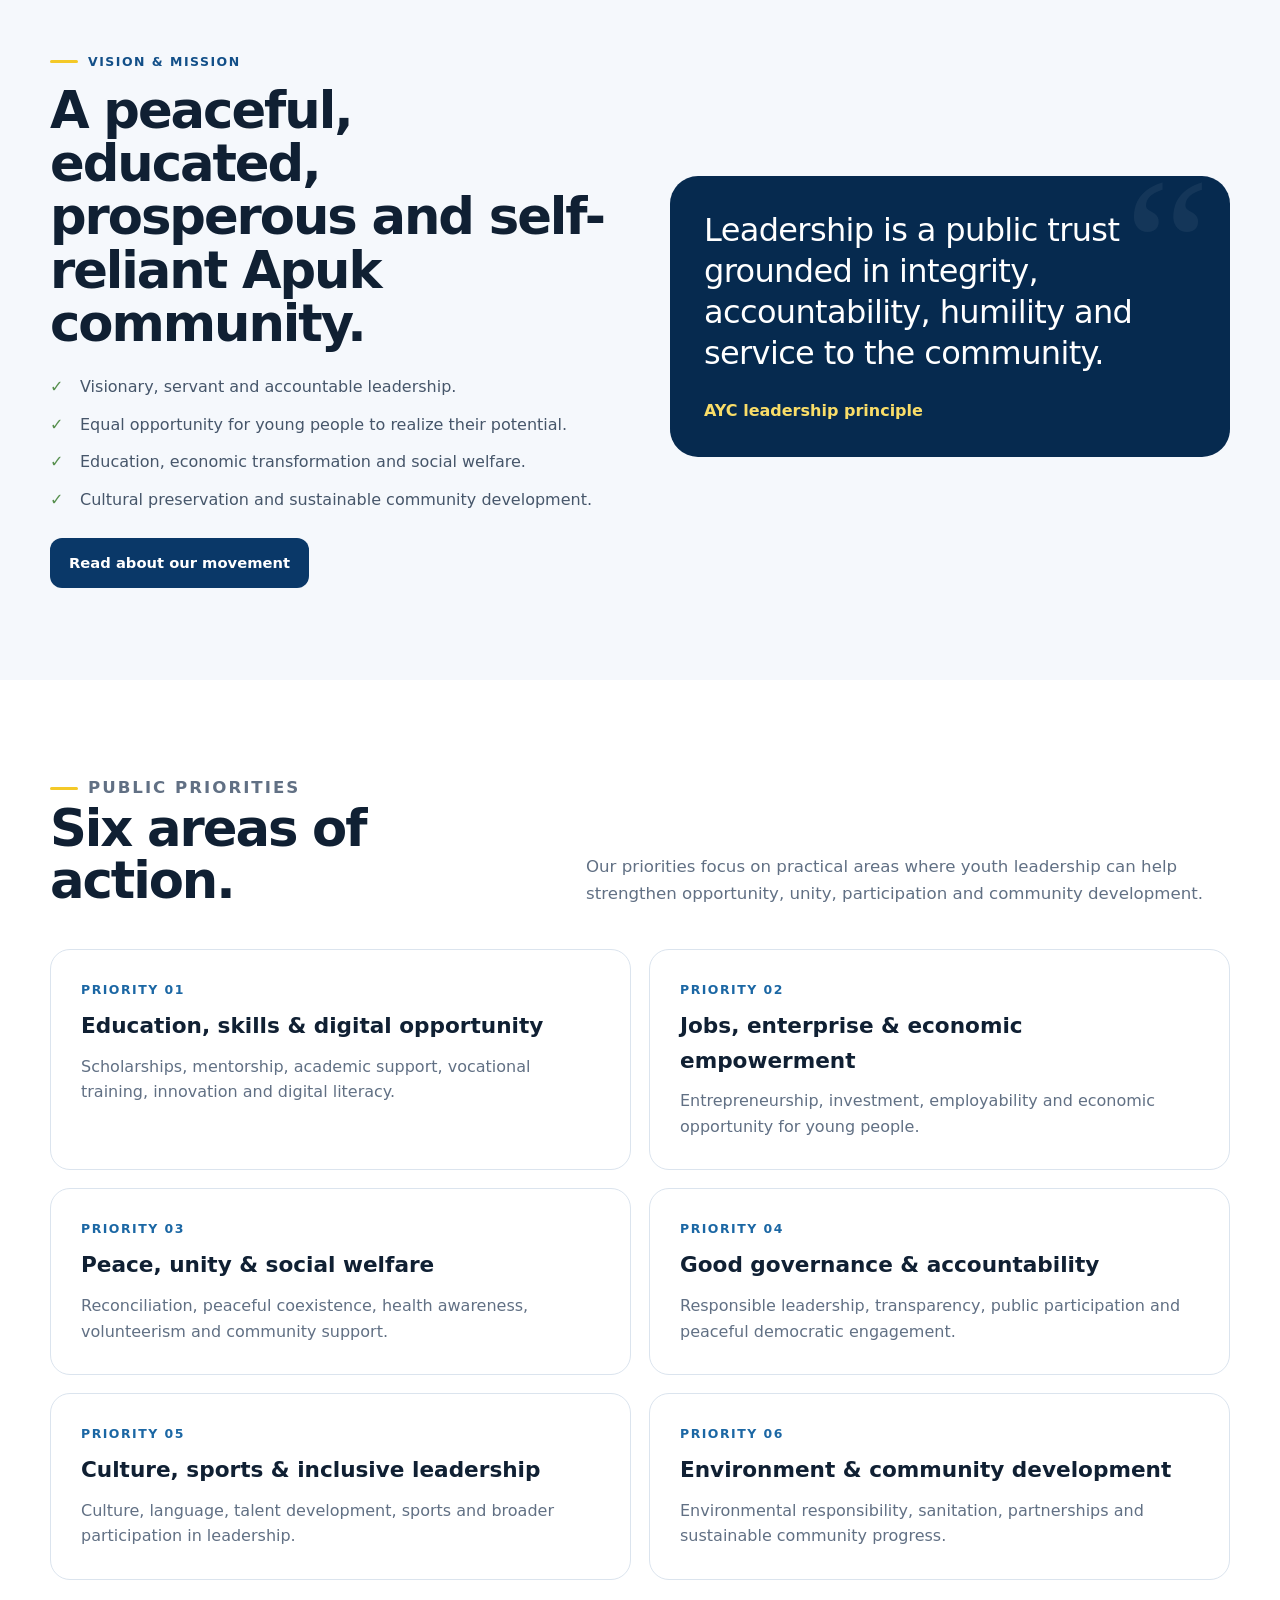
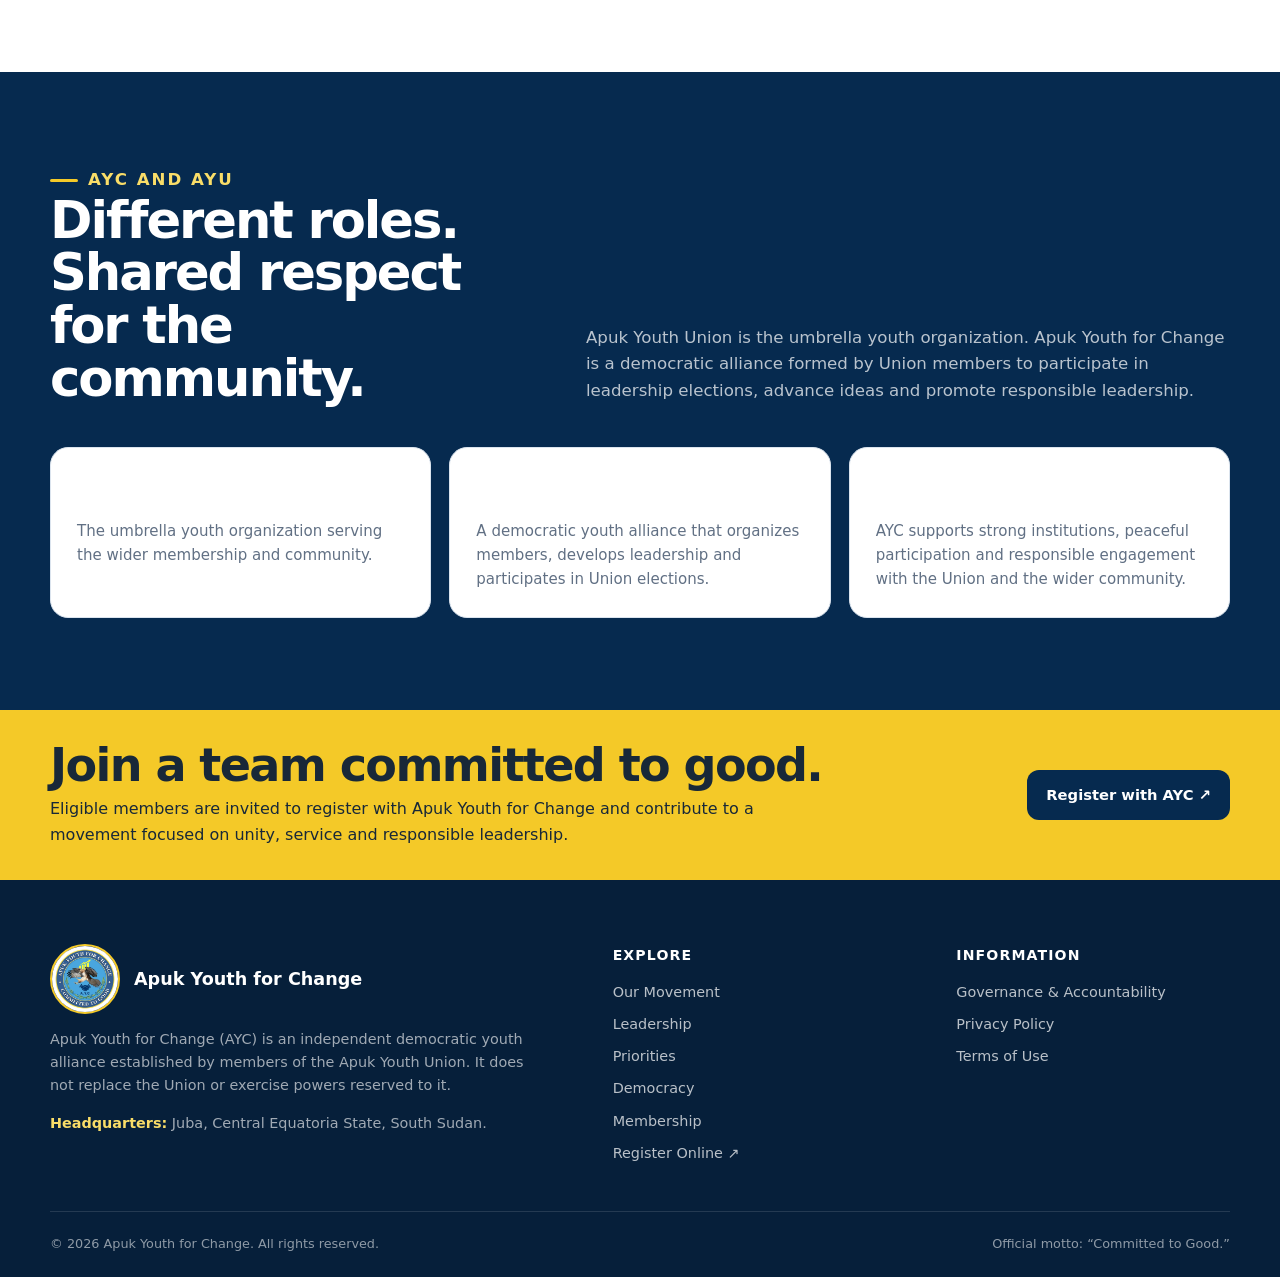
==== commit 5cde6529: "Polish public website, fix logo, and remove private constitution content" ====
--- a/index.html
+++ b/index.html
@@ -1,17 +1 @@
-<!doctype html>
-<html lang="en"><head>
-<meta charset="utf-8"><meta name="viewport" content="width=device-width,initial-scale=1"><meta name="theme-color" content="#0a3868">
-<title>Home | Apuk Youth for Change</title><meta name="description" content="Official website of Apuk Youth for Change, a democratic youth alliance in Juba committed to accountable leadership, unity and community progress.">
-<meta property="og:type" content="website"><meta property="og:title" content="Home | Apuk Youth for Change"><meta property="og:description" content="Official website of Apuk Youth for Change, a democratic youth alliance in Juba committed to accountable leadership, unity and community progress."><meta property="og:image" content="/1789383792430.jpg">
-<link rel="icon" type="image/jpeg" href="/1789383792430.jpg"><link rel="stylesheet" href="/assets/site.css">
-</head><body class=""><a class="skip-link" href="#main">Skip to main content</a>
-<div class="topbar"><div class="container"><div><strong>Committed to Good.</strong> Democratic leadership, unity and service.</div><div class="topbar-right">Headquarters: Juba, Central Equatoria State</div></div></div>
-<header class="site-header"><div class="container header-inner"><a class="brand" href="/" aria-label="Apuk Youth for Change home"><img src="/1789383792430.jpg" alt="Apuk Youth for Change emblem"><span class="brand-copy"><strong>Apuk Youth for Change</strong><span>Democratic Youth Alliance</span></span></a><nav class="desktop-nav" aria-label="Primary navigation"><a data-nav-link href="/">Home</a><a data-nav-link href="/movement/">Our Movement</a><a data-nav-link href="/leadership/">Leadership</a><a data-nav-link href="/priorities/">Priorities</a><a data-nav-link href="/democracy/">Democracy</a><a data-nav-link href="/governance/">Governance</a><a data-nav-link class="nav-cta" href="/membership/">Join AYC</a></nav><button class="menu-toggle" type="button" aria-label="Open navigation" aria-expanded="false" data-menu-toggle><svg viewBox="0 0 24 24" aria-hidden="true"><path d="M4 7h16M4 12h16M4 17h16" fill="none" stroke="currentColor" stroke-width="2" stroke-linecap="round"/></svg></button></div><nav class="mobile-nav" aria-label="Mobile navigation" data-mobile-nav aria-hidden="true"><a data-nav-link href="/">Home</a><a data-nav-link href="/movement/">Our Movement</a><a data-nav-link href="/leadership/">Leadership</a><a data-nav-link href="/priorities/">Priorities</a><a data-nav-link href="/democracy/">Democracy</a><a data-nav-link href="/governance/">Governance</a><a data-nav-link href="/membership/">Membership</a><a href="/constitution/">Constitution</a><a href="https://forms.gle/9tDzCQg2DoQn3usf6" target="_blank" rel="noopener noreferrer">Register Online ↗</a></nav></header>
-<main id="main"><section class="hero"><div class="container hero-grid"><div><div class="hero-kicker">Democratic Youth Alliance · Juba</div><h1>Leadership <span>committed to good.</span></h1><p class="hero-lead">Apuk Youth for Change brings together members committed to peaceful democratic participation, accountable leadership, unity and practical progress within the Apuk Youth Union in Juba.</p><div class="hero-actions"><a class="btn btn-primary" href="https://forms.gle/9tDzCQg2DoQn3usf6" target="_blank" rel="noopener noreferrer">Register with AYC ↗</a><a class="btn btn-ghost" href="/priorities/">Explore our priorities →</a></div></div><div><div class="hero-seal"><img src="/1789383792430.jpg" alt="Official emblem of Apuk Youth for Change"></div><p class="hero-note">Official emblem · Royal Blue, Gold, White and Green</p></div></div></section>
-<section class="stat-strip"><div class="container"><div class="stats"><div class="stat"><strong>20</strong><span>constitutional objectives</span></div><div class="stat"><strong>10</strong><span>Executive Committee offices</span></div><div class="stat"><strong>7</strong><span>Advisory Council members</span></div><div class="stat"><strong>4</strong><span>official colours</span></div></div></div></section>
-<section class="section"><div class="container"><div class="section-head"><div><p class="eyebrow">Our purpose</p><h2>A movement for democratic choice and responsible leadership.</h2></div><p>AYC exists to prepare, organize and sponsor competent leaders for elections of the Apuk Youth Union in Juba, while respecting the Union's Constitution and institutional authority.</p></div><div class="cards"><article class="card"><div class="icon"><svg viewBox="0 0 24 24" aria-hidden="true"><path d="M16 21v-2a4 4 0 0 0-4-4H6a4 4 0 0 0-4 4v2M9 11a4 4 0 1 0 0-8 4 4 0 0 0 0 8ZM22 21v-2a4 4 0 0 0-3-3.87M16 3.13a4 4 0 0 1 0 7.75" fill="none" stroke="currentColor" stroke-width="2" stroke-linecap="round" stroke-linejoin="round"/></svg></div><h3>Unity without division</h3><p>AYC promotes reconciliation, inclusion and equal participation across sections, clans, religions, genders and social backgrounds.</p><a class="card-link" href="/movement/">Our values →</a></article><article class="card"><div class="icon"><svg viewBox="0 0 24 24" aria-hidden="true"><path d="M12 22s8-4 8-10V5l-8-3-8 3v7c0 6 8 10 8 10Z" fill="none" stroke="currentColor" stroke-width="2"/><path d="m9 12 2 2 4-4" fill="none" stroke="currentColor" stroke-width="2" stroke-linecap="round" stroke-linejoin="round"/></svg></div><h3>Accountable leadership</h3><p>Integrity, transparency, constitutionalism and service above self are embedded in the Party's governing principles.</p><a class="card-link" href="/governance/">How AYC is governed →</a></article><article class="card"><div class="icon"><svg viewBox="0 0 24 24" aria-hidden="true"><path d="M3 3v18h18M7 16l4-5 4 3 5-7" fill="none" stroke="currentColor" stroke-width="2" stroke-linecap="round" stroke-linejoin="round"/></svg></div><h3>Progress with purpose</h3><p>Education, skills, entrepreneurship, welfare, culture, innovation and community development form the core of AYC's objectives.</p><a class="card-link" href="/priorities/">See the priorities →</a></article></div></div></section>
-<section class="section section-soft"><div class="container split"><div><p class="eyebrow">Vision & mission</p><h2 style="font-size:clamp(2.2rem,4vw,3.7rem);line-height:1.04;letter-spacing:-.04em;margin:0">A peaceful, educated, prosperous and self-reliant Apuk community.</h2><ul class="check-list"><li>Visionary, servant and accountable leadership.</li><li>Equal opportunity for young people to realize their potential.</li><li>Education, economic transformation and social welfare.</li><li>Cultural preservation and sustainable community development.</li></ul><div style="margin-top:26px"><a class="btn btn-blue" href="/movement/">Read our vision and mission</a></div></div><div class="quote-panel"><blockquote>“Leadership is a sacred public trust that demands integrity, accountability, transparency, humility, patriotism and selfless service to the community.”</blockquote><cite>AYC Constitution · Preamble</cite></div></div></section>
-<section class="section"><div class="container"><div class="section-head"><div><p class="eyebrow">Constitutional priorities</p><h2>Six areas of action.</h2></div><p>These areas organize the Party's constitutional objectives into a clear public framework. They do not replace any manifesto formally approved by the General Conference.</p></div><div class="priority-grid"><article class="priority-card"><div class="num">Priority 01</div><h3>Education, skills & digital opportunity</h3><p>Scholarships, mentorship, academic support, vocational training, innovation and digital literacy.</p></article><article class="priority-card"><div class="num">Priority 02</div><h3>Jobs, enterprise & economic empowerment</h3><p>Entrepreneurship, investment initiatives, employment opportunities and economic advancement for youth.</p></article><article class="priority-card"><div class="num">Priority 03</div><h3>Peace, unity & social welfare</h3><p>Reconciliation, peaceful coexistence, support for vulnerable people, health awareness and community service.</p></article><article class="priority-card"><div class="num">Priority 04</div><h3>Good governance & accountability</h3><p>Transparent Union affairs, ethical leadership, constitutionalism, peaceful elections and public participation.</p></article><article class="priority-card"><div class="num">Priority 05</div><h3>Culture, sports & inclusive leadership</h3><p>Preservation of Apuk culture and language, talent development, volunteerism and women's participation.</p></article><article class="priority-card"><div class="num">Priority 06</div><h3>Environment & community development</h3><p>Environmental protection, sanitation, partnerships and sustainable community development.</p></article></div></div></section>
-<section class="section section-dark"><div class="container"><div class="section-head"><div><p class="eyebrow" style="color:#f9dd68">AYC and AYU</p><h2>Different roles. One constitutional framework.</h2></div><p>AYU is the umbrella youth organization. AYC is a democratic alliance established by AYU members to participate in leadership elections and promote good governance within the Union.</p></div><div class="cards"><article class="card"><h3>Apuk Youth Union in Juba</h3><p>The umbrella organization governed by its own Constitution. Its institutional authority is not replaced by AYC.</p></article><article class="card"><h3>Apuk Youth for Change</h3><p>An independent democratic youth alliance that organizes, nominates and sponsors candidates for AYU leadership elections.</p></article><article class="card"><h3>Constitutional respect</h3><p>Where the AYC Constitution conflicts with the Constitution of AYU, the Constitution of the Union prevails.</p></article></div></div></section>
-<section class="band"><div class="container band-inner"><div><h2>Membership registration is open.</h2><p>Eligible members of the Apuk Youth Union in Juba are invited to register with Apuk Youth for Change. Review the membership requirements or proceed directly to the official online registration form.</p></div><div style="display:flex;gap:10px;flex-wrap:wrap;justify-content:flex-end"><a class="btn" href="/membership/">Membership information</a><a class="btn" href="https://forms.gle/9tDzCQg2DoQn3usf6" target="_blank" rel="noopener noreferrer">Register online ↗</a></div></div></section></main>
-<footer class="footer"><div class="container footer-grid"><div><div class="footer-brand"><img src="/1789383792430.jpg" alt="Apuk Youth for Change emblem"><strong>Apuk Youth for Change</strong></div><p class="muted">Apuk Youth for Change (AYC) is an independent democratic youth alliance established by members of the Apuk Youth Union in Juba. It does not replace the Apuk Youth Union or exercise powers reserved to the Union.</p><p class="muted"><strong style="color:#f9dd68">Headquarters:</strong> Juba, Central Equatoria State, South Sudan.</p></div><div><h3>Explore</h3><div class="footer-links"><a href="/movement/">Our Movement</a><a href="/leadership/">Leadership</a><a href="/priorities/">Priorities</a><a href="/democracy/">Democracy</a><a href="/membership/">Membership</a><a href="https://forms.gle/9tDzCQg2DoQn3usf6" target="_blank" rel="noopener noreferrer">Register Online ↗</a></div></div><div><h3>Governance</h3><div class="footer-links"><a href="/governance/">Governance & Accountability</a><a href="/constitution/">Constitution</a><a href="/documents/constitution-of-apuk-youth-for-change.docx">Download Constitution</a><a href="/privacy/">Privacy Policy</a><a href="/terms/">Terms of Use</a></div></div></div><div class="container footer-bottom"><span>© <span data-year>2026</span> Apuk Youth for Change. All rights reserved.</span><span>Official motto: “Committed to Good.”</span></div></footer><button class="back-to-top" type="button" aria-label="Back to top" data-back-to-top>↑</button><script src="/assets/site.js" defer></script></body></html>+<!doctype html><html lang="en"><head><meta charset="utf-8"><meta name="viewport" content="width=device-width,initial-scale=1"><meta name="theme-color" content="#0a3868"><title>Home | Apuk Youth for Change</title><meta name="description" content="Official website of Apuk Youth for Change, a democratic youth alliance committed to unity, accountable leadership and community progress."><meta property="og:type" content="website"><meta property="og:title" content="Home | Apuk Youth for Change"><meta property="og:description" content="Official website of Apuk Youth for Change, a democratic youth alliance committed to unity, accountable leadership and community progress."><meta property="og:image" content="/assets/ayc-logo.jpg"><link rel="icon" type="image/jpeg" href="/assets/ayc-logo.jpg"><link rel="stylesheet" href="/assets/site.css"></head><body><a class="skip-link" href="#main">Skip to main content</a><div class="topbar"><div class="container"><div><strong>Committed to Good.</strong> Democratic leadership, unity and service.</div><div class="topbar-right">Headquarters: Juba, Central Equatoria State</div></div></div><header class="site-header"><div class="container header-inner"><a class="brand" href="/" aria-label="Apuk Youth for Change home"><img src="/assets/ayc-logo.jpg" alt="Apuk Youth for Change emblem"><span class="brand-copy"><strong>Apuk Youth for Change</strong><span>Democratic Youth Alliance</span></span></a><nav class="desktop-nav" aria-label="Primary navigation"><a data-nav-link href="/">Home</a><a data-nav-link href="/movement/">Our Movement</a><a data-nav-link href="/leadership/">Leadership</a><a data-nav-link href="/priorities/">Priorities</a><a data-nav-link href="/democracy/">Democracy</a><a data-nav-link href="/governance/">Governance</a><a data-nav-link class="nav-cta" href="/membership/">Join AYC</a></nav><button class="menu-toggle" type="button" aria-label="Open navigation" aria-expanded="false" data-menu-toggle><svg viewBox="0 0 24 24" aria-hidden="true"><path d="M4 7h16M4 12h16M4 17h16" fill="none" stroke="currentColor" stroke-width="2" stroke-linecap="round"/></svg></button></div><nav class="mobile-nav" aria-label="Mobile navigation" data-mobile-nav aria-hidden="true"><a data-nav-link href="/">Home</a><a data-nav-link href="/movement/">Our Movement</a><a data-nav-link href="/leadership/">Leadership</a><a data-nav-link href="/priorities/">Priorities</a><a data-nav-link href="/democracy/">Democracy</a><a data-nav-link href="/governance/">Governance</a><a data-nav-link href="/membership/">Join AYC</a></nav></header><main id="main"><section class="hero"><div class="container hero-grid"><div><div class="hero-kicker">Democratic Youth Alliance</div><h1>Team <span>Committed to Good.</span></h1><p class="hero-lead">Apuk Youth for Change brings together young people committed to peaceful democratic participation, accountable leadership, unity and practical progress for the Apuk community.</p><div class="hero-actions"><a class="btn btn-primary" href="https://forms.gle/9tDzCQg2DoQn3usf6" target="_blank" rel="noopener noreferrer">Register with AYC ↗</a><a class="btn btn-ghost" href="/priorities/">Explore our priorities →</a></div></div><div><div class="hero-seal"><img src="/assets/ayc-logo.jpg" alt="Official emblem of Apuk Youth for Change"></div></div></div></section><section class="section"><div class="container"><div class="section-head"><div><p class="eyebrow">Our purpose</p><h2>A movement for democratic choice and responsible leadership.</h2></div><p>AYC exists to organize young people around service, accountable leadership, peaceful democratic participation and a practical agenda for community progress.</p></div><div class="cards"><article class="card"><div class="icon"><svg viewBox="0 0 24 24" aria-hidden="true"><path d="M16 21v-2a4 4 0 0 0-4-4H6a4 4 0 0 0-4 4v2M9 11a4 4 0 1 0 0-8 4 4 0 0 0 0 8ZM22 21v-2a4 4 0 0 0-3-3.87M16 3.13a4 4 0 0 1 0 7.75" fill="none" stroke="currentColor" stroke-width="2" stroke-linecap="round" stroke-linejoin="round"/></svg></div><h3>Unity without division</h3><p>AYC promotes reconciliation, inclusion and equal participation across the Apuk community.</p><a class="card-link" href="/movement/">Our values →</a></article><article class="card"><div class="icon"><svg viewBox="0 0 24 24" aria-hidden="true"><path d="M12 22s8-4 8-10V5l-8-3-8 3v7c0 6 8 10 8 10Z" fill="none" stroke="currentColor" stroke-width="2"/><path d="m9 12 2 2 4-4" fill="none" stroke="currentColor" stroke-width="2" stroke-linecap="round" stroke-linejoin="round"/></svg></div><h3>Accountable leadership</h3><p>Integrity, transparency, responsibility and service above self are central to the way AYC approaches leadership.</p><a class="card-link" href="/governance/">Our standards →</a></article><article class="card"><div class="icon"><svg viewBox="0 0 24 24" aria-hidden="true"><path d="M3 3v18h18M7 16l4-5 4 3 5-7" fill="none" stroke="currentColor" stroke-width="2" stroke-linecap="round" stroke-linejoin="round"/></svg></div><h3>Progress with purpose</h3><p>Education, opportunity, welfare, culture, innovation and sustainable development shape our public priorities.</p><a class="card-link" href="/priorities/">See our priorities →</a></article></div></div></section><section class="section section-soft"><div class="container split"><div><p class="eyebrow">Vision & mission</p><h2 style="font-size:clamp(2.2rem,4vw,3.7rem);line-height:1.04;letter-spacing:-.04em;margin:0">A peaceful, educated, prosperous and self-reliant Apuk community.</h2><ul class="check-list"><li>Visionary, servant and accountable leadership.</li><li>Equal opportunity for young people to realize their potential.</li><li>Education, economic transformation and social welfare.</li><li>Cultural preservation and sustainable community development.</li></ul><div style="margin-top:26px"><a class="btn btn-blue" href="/movement/">Read about our movement</a></div></div><div class="quote-panel"><blockquote>Leadership is a public trust grounded in integrity, accountability, humility and service to the community.</blockquote><cite>AYC leadership principle</cite></div></div></section><section class="section"><div class="container"><div class="section-head"><div><p class="eyebrow">Public priorities</p><h2>Six areas of action.</h2></div><p>Our priorities focus on practical areas where youth leadership can help strengthen opportunity, unity, participation and community development.</p></div><div class="priority-grid"><article class="priority-card"><div class="num">Priority 01</div><h3>Education, skills & digital opportunity</h3><p>Scholarships, mentorship, academic support, vocational training, innovation and digital literacy.</p></article><article class="priority-card"><div class="num">Priority 02</div><h3>Jobs, enterprise & economic empowerment</h3><p>Entrepreneurship, investment, employability and economic opportunity for young people.</p></article><article class="priority-card"><div class="num">Priority 03</div><h3>Peace, unity & social welfare</h3><p>Reconciliation, peaceful coexistence, health awareness, volunteerism and community support.</p></article><article class="priority-card"><div class="num">Priority 04</div><h3>Good governance & accountability</h3><p>Responsible leadership, transparency, public participation and peaceful democratic engagement.</p></article><article class="priority-card"><div class="num">Priority 05</div><h3>Culture, sports & inclusive leadership</h3><p>Culture, language, talent development, sports and broader participation in leadership.</p></article><article class="priority-card"><div class="num">Priority 06</div><h3>Environment & community development</h3><p>Environmental responsibility, sanitation, partnerships and sustainable community progress.</p></article></div></div></section><section class="section section-dark"><div class="container"><div class="section-head"><div><p class="eyebrow" style="color:#f9dd68">AYC and AYU</p><h2>Different roles. Shared respect for the community.</h2></div><p>Apuk Youth Union is the umbrella youth organization. Apuk Youth for Change is a democratic alliance formed by Union members to participate in leadership elections, advance ideas and promote responsible leadership.</p></div><div class="cards"><article class="card"><h3>Apuk Youth Union</h3><p>The umbrella youth organization serving the wider membership and community.</p></article><article class="card"><h3>Apuk Youth for Change</h3><p>A democratic youth alliance that organizes members, develops leadership and participates in Union elections.</p></article><article class="card"><h3>Respect for institutions</h3><p>AYC supports strong institutions, peaceful participation and responsible engagement with the Union and the wider community.</p></article></div></div></section><section class="band"><div class="container band-inner"><div><h2>Join a team committed to good.</h2><p>Eligible members are invited to register with Apuk Youth for Change and contribute to a movement focused on unity, service and responsible leadership.</p></div><a class="btn" href="https://forms.gle/9tDzCQg2DoQn3usf6" target="_blank" rel="noopener noreferrer">Register with AYC ↗</a></div></section></main><footer class="footer"><div class="container footer-grid"><div><div class="footer-brand"><img src="/assets/ayc-logo.jpg" alt="Apuk Youth for Change emblem"><strong>Apuk Youth for Change</strong></div><p class="muted">Apuk Youth for Change (AYC) is an independent democratic youth alliance established by members of the Apuk Youth Union. It does not replace the Union or exercise powers reserved to it.</p><p class="muted"><strong style="color:#f9dd68">Headquarters:</strong> Juba, Central Equatoria State, South Sudan.</p></div><div><h3>Explore</h3><div class="footer-links"><a href="/movement/">Our Movement</a><a href="/leadership/">Leadership</a><a href="/priorities/">Priorities</a><a href="/democracy/">Democracy</a><a href="/membership/">Membership</a><a href="https://forms.gle/9tDzCQg2DoQn3usf6" target="_blank" rel="noopener noreferrer">Register Online ↗</a></div></div><div><h3>Information</h3><div class="footer-links"><a href="/governance/">Governance & Accountability</a><a href="/privacy/">Privacy Policy</a><a href="/terms/">Terms of Use</a></div></div></div><div class="container footer-bottom"><span>© <span data-year>2026</span> Apuk Youth for Change. All rights reserved.</span><span>Official motto: “Committed to Good.”</span></div></footer><button class="back-to-top" type="button" aria-label="Back to top" data-back-to-top>↑</button><script src="/assets/site.js" defer></script></body></html>
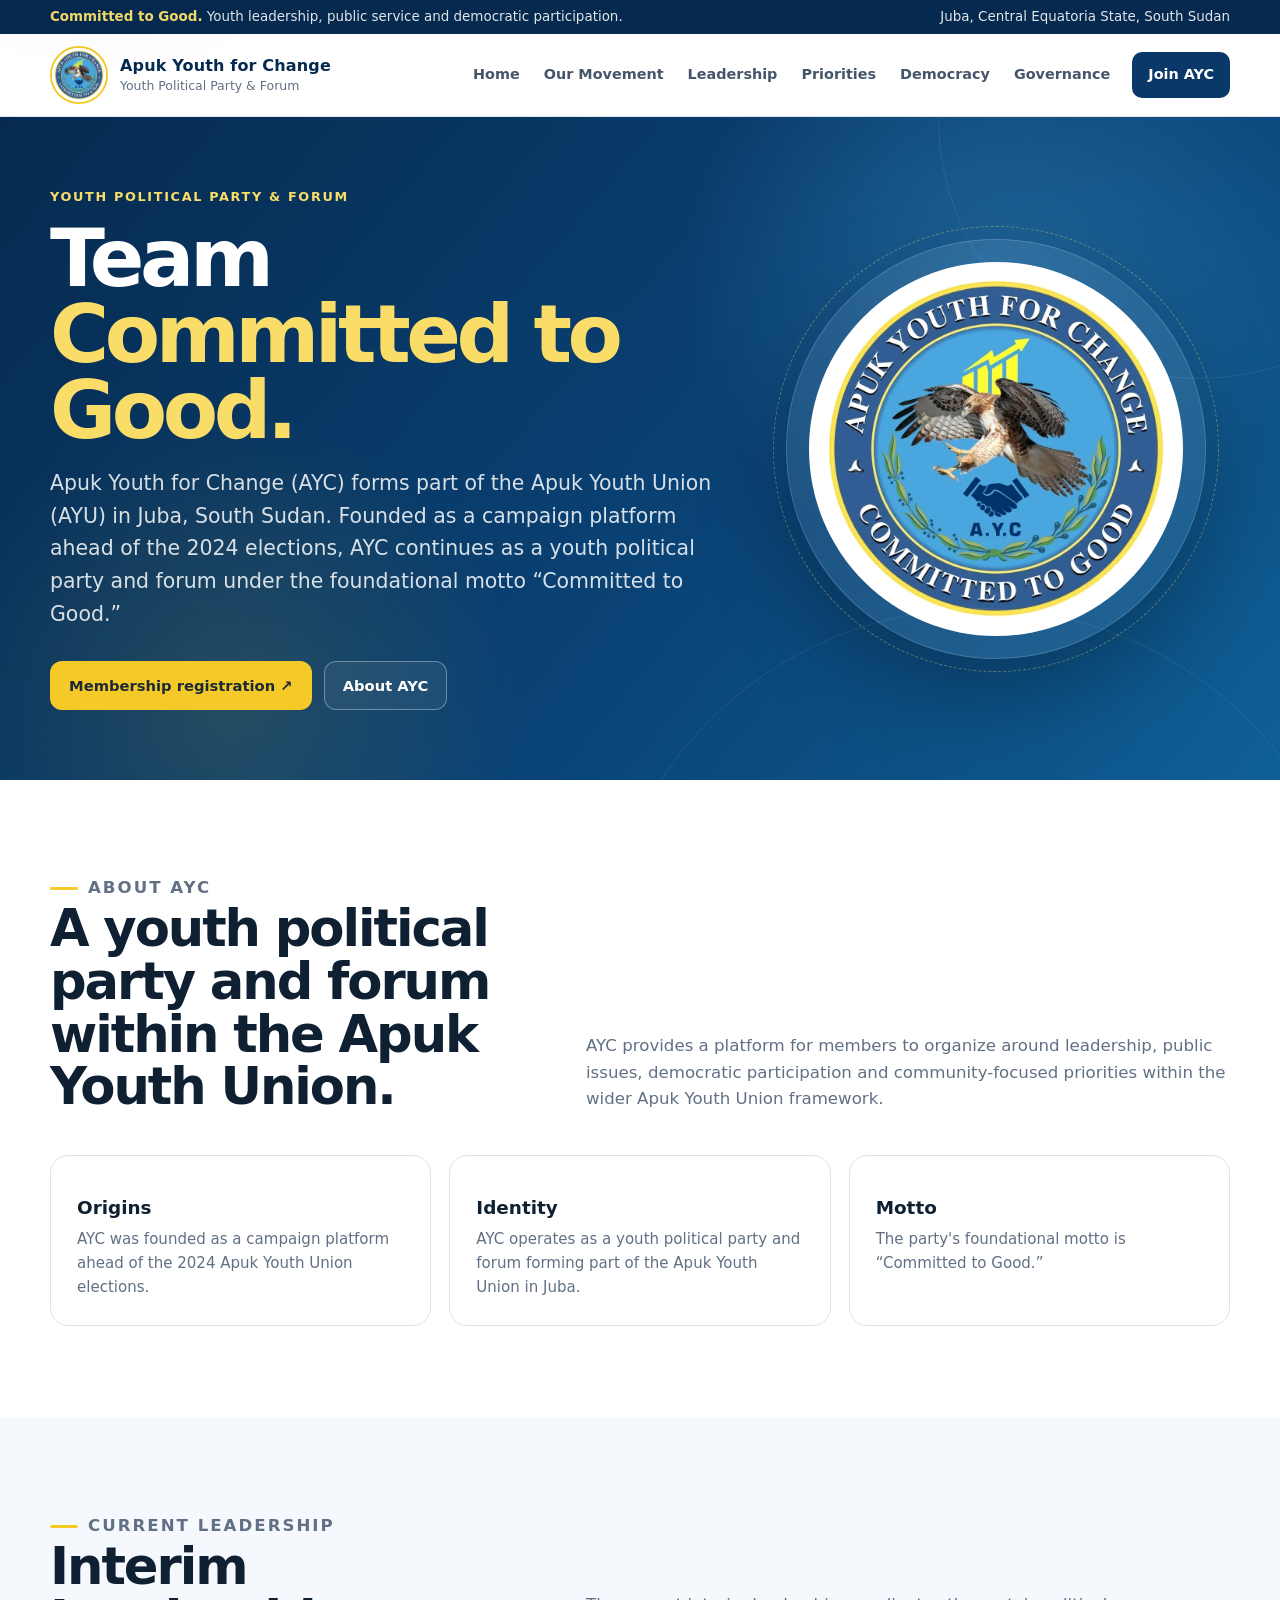
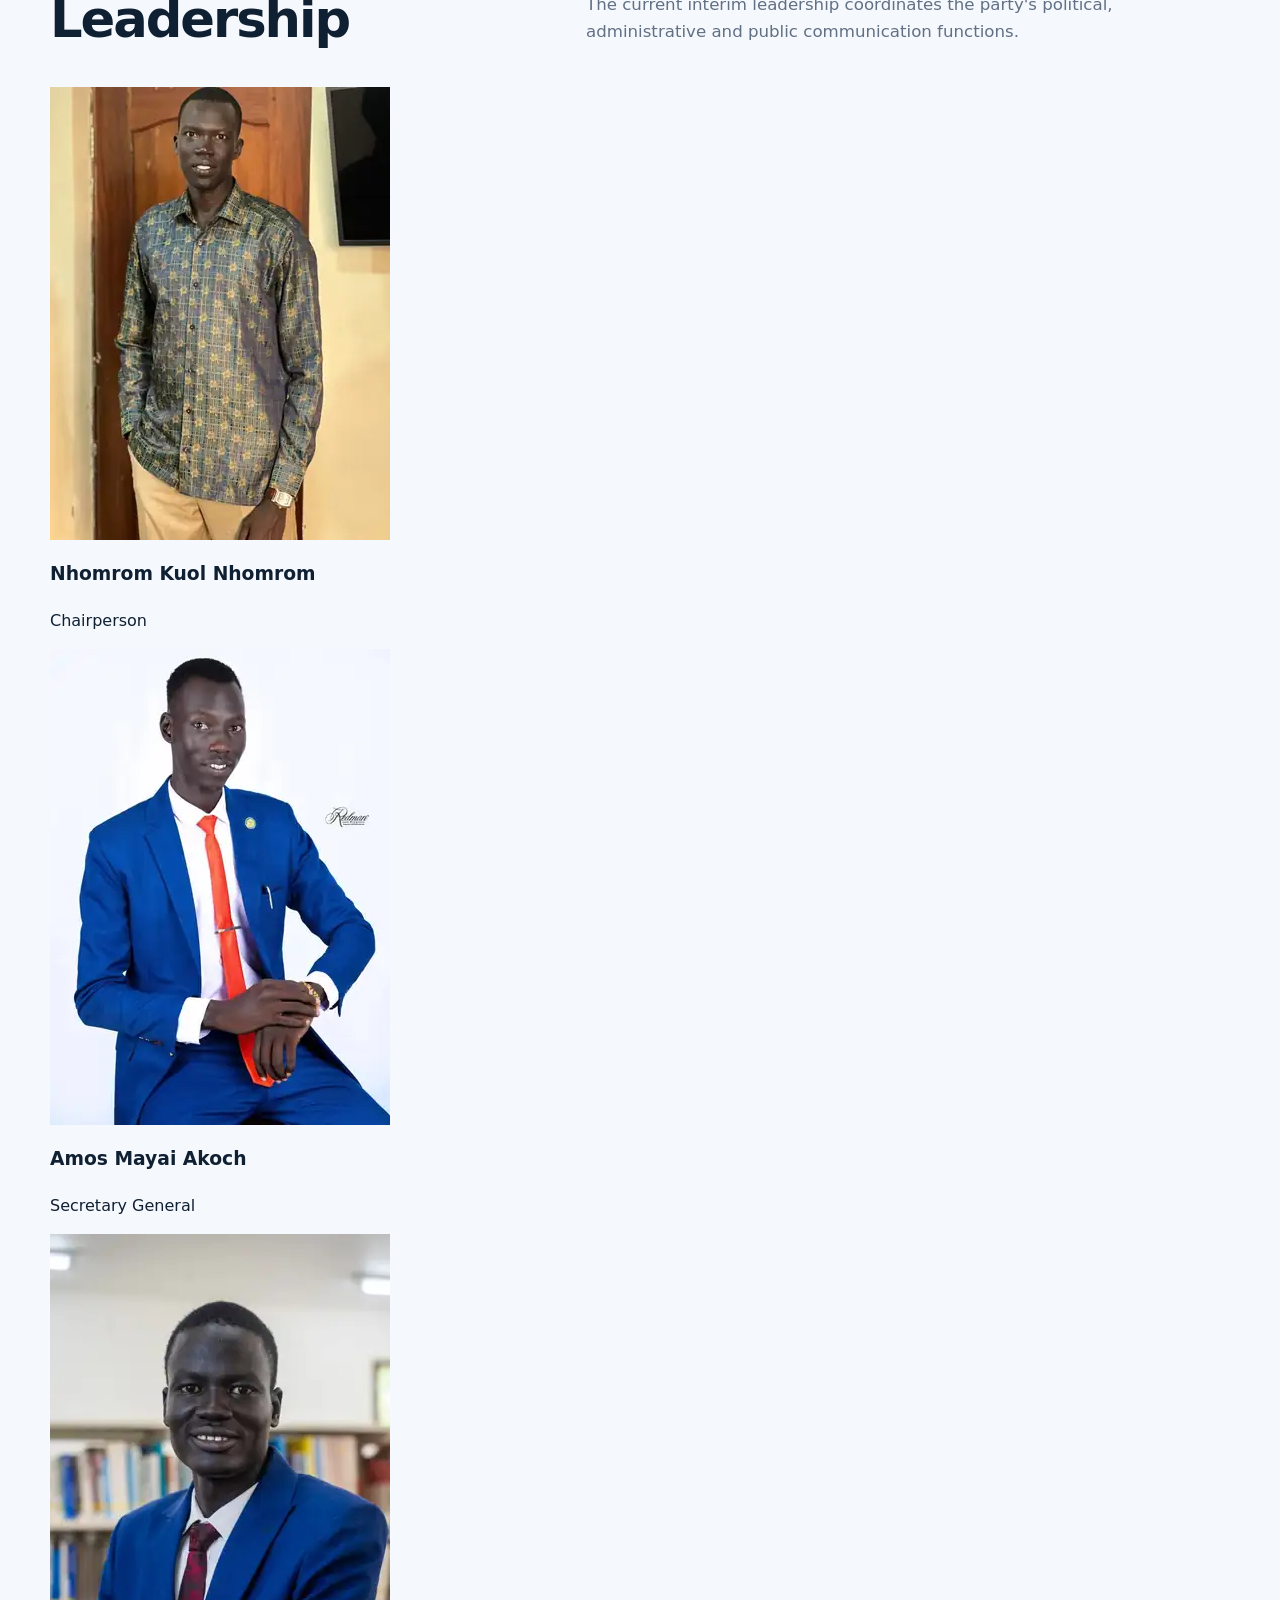
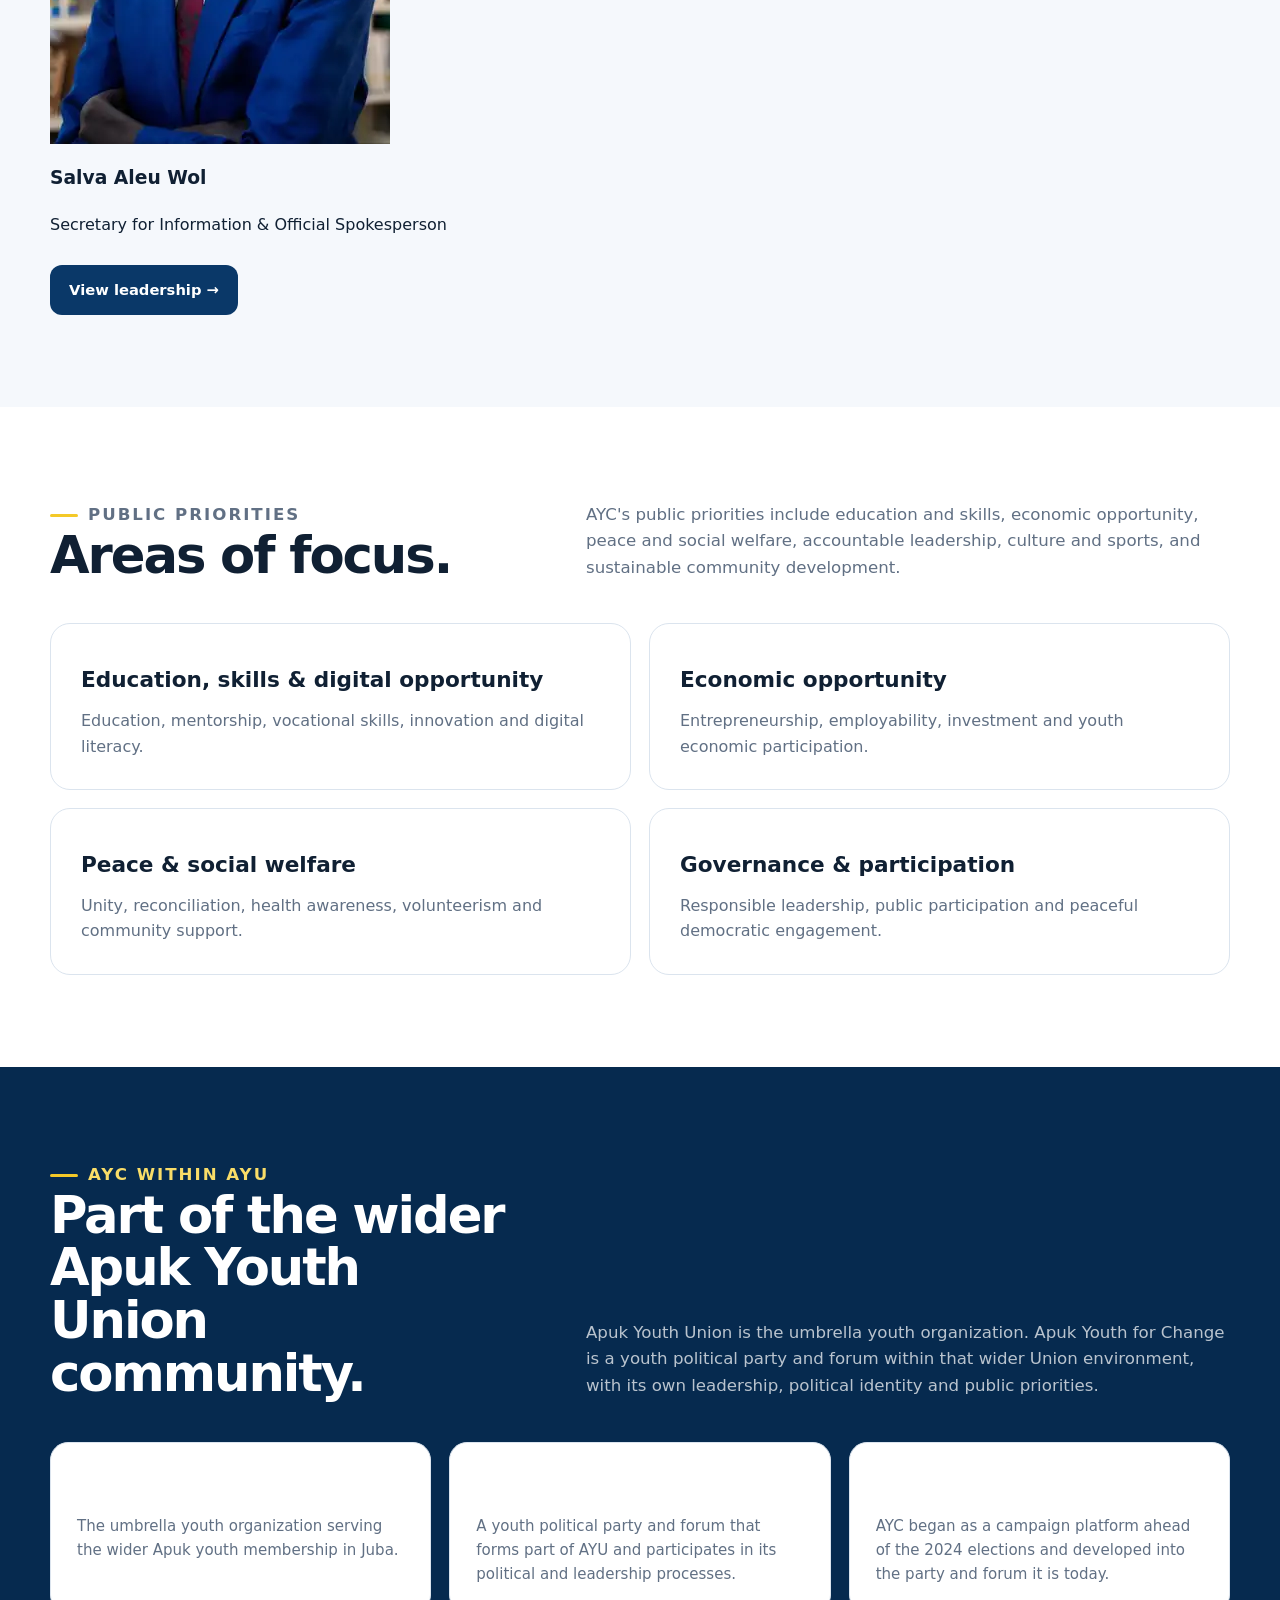
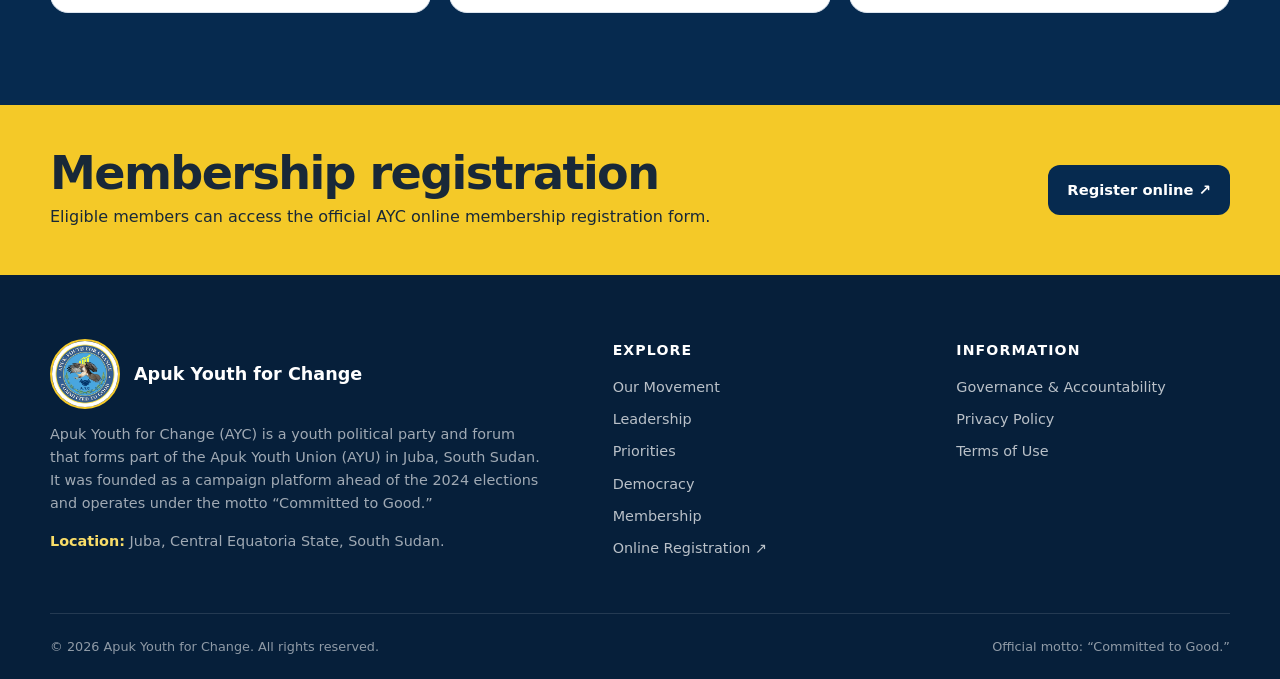
==== commit d6893cc8: "Update AYC identity and interim leadership on homepage" ====
--- a/index.html
+++ b/index.html
@@ -1 +1 @@
-<!doctype html><html lang="en"><head><meta charset="utf-8"><meta name="viewport" content="width=device-width,initial-scale=1"><meta name="theme-color" content="#0a3868"><title>Home | Apuk Youth for Change</title><meta name="description" content="Official website of Apuk Youth for Change, a democratic youth alliance committed to unity, accountable leadership and community progress."><meta property="og:type" content="website"><meta property="og:title" content="Home | Apuk Youth for Change"><meta property="og:description" content="Official website of Apuk Youth for Change, a democratic youth alliance committed to unity, accountable leadership and community progress."><meta property="og:image" content="/assets/ayc-logo.jpg"><link rel="icon" type="image/jpeg" href="/assets/ayc-logo.jpg"><link rel="stylesheet" href="/assets/site.css"></head><body><a class="skip-link" href="#main">Skip to main content</a><div class="topbar"><div class="container"><div><strong>Committed to Good.</strong> Democratic leadership, unity and service.</div><div class="topbar-right">Headquarters: Juba, Central Equatoria State</div></div></div><header class="site-header"><div class="container header-inner"><a class="brand" href="/" aria-label="Apuk Youth for Change home"><img src="/assets/ayc-logo.jpg" alt="Apuk Youth for Change emblem"><span class="brand-copy"><strong>Apuk Youth for Change</strong><span>Democratic Youth Alliance</span></span></a><nav class="desktop-nav" aria-label="Primary navigation"><a data-nav-link href="/">Home</a><a data-nav-link href="/movement/">Our Movement</a><a data-nav-link href="/leadership/">Leadership</a><a data-nav-link href="/priorities/">Priorities</a><a data-nav-link href="/democracy/">Democracy</a><a data-nav-link href="/governance/">Governance</a><a data-nav-link class="nav-cta" href="/membership/">Join AYC</a></nav><button class="menu-toggle" type="button" aria-label="Open navigation" aria-expanded="false" data-menu-toggle><svg viewBox="0 0 24 24" aria-hidden="true"><path d="M4 7h16M4 12h16M4 17h16" fill="none" stroke="currentColor" stroke-width="2" stroke-linecap="round"/></svg></button></div><nav class="mobile-nav" aria-label="Mobile navigation" data-mobile-nav aria-hidden="true"><a data-nav-link href="/">Home</a><a data-nav-link href="/movement/">Our Movement</a><a data-nav-link href="/leadership/">Leadership</a><a data-nav-link href="/priorities/">Priorities</a><a data-nav-link href="/democracy/">Democracy</a><a data-nav-link href="/governance/">Governance</a><a data-nav-link href="/membership/">Join AYC</a></nav></header><main id="main"><section class="hero"><div class="container hero-grid"><div><div class="hero-kicker">Democratic Youth Alliance</div><h1>Team <span>Committed to Good.</span></h1><p class="hero-lead">Apuk Youth for Change brings together young people committed to peaceful democratic participation, accountable leadership, unity and practical progress for the Apuk community.</p><div class="hero-actions"><a class="btn btn-primary" href="https://forms.gle/9tDzCQg2DoQn3usf6" target="_blank" rel="noopener noreferrer">Register with AYC ↗</a><a class="btn btn-ghost" href="/priorities/">Explore our priorities →</a></div></div><div><div class="hero-seal"><img src="/assets/ayc-logo.jpg" alt="Official emblem of Apuk Youth for Change"></div></div></div></section><section class="section"><div class="container"><div class="section-head"><div><p class="eyebrow">Our purpose</p><h2>A movement for democratic choice and responsible leadership.</h2></div><p>AYC exists to organize young people around service, accountable leadership, peaceful democratic participation and a practical agenda for community progress.</p></div><div class="cards"><article class="card"><div class="icon"><svg viewBox="0 0 24 24" aria-hidden="true"><path d="M16 21v-2a4 4 0 0 0-4-4H6a4 4 0 0 0-4 4v2M9 11a4 4 0 1 0 0-8 4 4 0 0 0 0 8ZM22 21v-2a4 4 0 0 0-3-3.87M16 3.13a4 4 0 0 1 0 7.75" fill="none" stroke="currentColor" stroke-width="2" stroke-linecap="round" stroke-linejoin="round"/></svg></div><h3>Unity without division</h3><p>AYC promotes reconciliation, inclusion and equal participation across the Apuk community.</p><a class="card-link" href="/movement/">Our values →</a></article><article class="card"><div class="icon"><svg viewBox="0 0 24 24" aria-hidden="true"><path d="M12 22s8-4 8-10V5l-8-3-8 3v7c0 6 8 10 8 10Z" fill="none" stroke="currentColor" stroke-width="2"/><path d="m9 12 2 2 4-4" fill="none" stroke="currentColor" stroke-width="2" stroke-linecap="round" stroke-linejoin="round"/></svg></div><h3>Accountable leadership</h3><p>Integrity, transparency, responsibility and service above self are central to the way AYC approaches leadership.</p><a class="card-link" href="/governance/">Our standards →</a></article><article class="card"><div class="icon"><svg viewBox="0 0 24 24" aria-hidden="true"><path d="M3 3v18h18M7 16l4-5 4 3 5-7" fill="none" stroke="currentColor" stroke-width="2" stroke-linecap="round" stroke-linejoin="round"/></svg></div><h3>Progress with purpose</h3><p>Education, opportunity, welfare, culture, innovation and sustainable development shape our public priorities.</p><a class="card-link" href="/priorities/">See our priorities →</a></article></div></div></section><section class="section section-soft"><div class="container split"><div><p class="eyebrow">Vision & mission</p><h2 style="font-size:clamp(2.2rem,4vw,3.7rem);line-height:1.04;letter-spacing:-.04em;margin:0">A peaceful, educated, prosperous and self-reliant Apuk community.</h2><ul class="check-list"><li>Visionary, servant and accountable leadership.</li><li>Equal opportunity for young people to realize their potential.</li><li>Education, economic transformation and social welfare.</li><li>Cultural preservation and sustainable community development.</li></ul><div style="margin-top:26px"><a class="btn btn-blue" href="/movement/">Read about our movement</a></div></div><div class="quote-panel"><blockquote>Leadership is a public trust grounded in integrity, accountability, humility and service to the community.</blockquote><cite>AYC leadership principle</cite></div></div></section><section class="section"><div class="container"><div class="section-head"><div><p class="eyebrow">Public priorities</p><h2>Six areas of action.</h2></div><p>Our priorities focus on practical areas where youth leadership can help strengthen opportunity, unity, participation and community development.</p></div><div class="priority-grid"><article class="priority-card"><div class="num">Priority 01</div><h3>Education, skills & digital opportunity</h3><p>Scholarships, mentorship, academic support, vocational training, innovation and digital literacy.</p></article><article class="priority-card"><div class="num">Priority 02</div><h3>Jobs, enterprise & economic empowerment</h3><p>Entrepreneurship, investment, employability and economic opportunity for young people.</p></article><article class="priority-card"><div class="num">Priority 03</div><h3>Peace, unity & social welfare</h3><p>Reconciliation, peaceful coexistence, health awareness, volunteerism and community support.</p></article><article class="priority-card"><div class="num">Priority 04</div><h3>Good governance & accountability</h3><p>Responsible leadership, transparency, public participation and peaceful democratic engagement.</p></article><article class="priority-card"><div class="num">Priority 05</div><h3>Culture, sports & inclusive leadership</h3><p>Culture, language, talent development, sports and broader participation in leadership.</p></article><article class="priority-card"><div class="num">Priority 06</div><h3>Environment & community development</h3><p>Environmental responsibility, sanitation, partnerships and sustainable community progress.</p></article></div></div></section><section class="section section-dark"><div class="container"><div class="section-head"><div><p class="eyebrow" style="color:#f9dd68">AYC and AYU</p><h2>Different roles. Shared respect for the community.</h2></div><p>Apuk Youth Union is the umbrella youth organization. Apuk Youth for Change is a democratic alliance formed by Union members to participate in leadership elections, advance ideas and promote responsible leadership.</p></div><div class="cards"><article class="card"><h3>Apuk Youth Union</h3><p>The umbrella youth organization serving the wider membership and community.</p></article><article class="card"><h3>Apuk Youth for Change</h3><p>A democratic youth alliance that organizes members, develops leadership and participates in Union elections.</p></article><article class="card"><h3>Respect for institutions</h3><p>AYC supports strong institutions, peaceful participation and responsible engagement with the Union and the wider community.</p></article></div></div></section><section class="band"><div class="container band-inner"><div><h2>Join a team committed to good.</h2><p>Eligible members are invited to register with Apuk Youth for Change and contribute to a movement focused on unity, service and responsible leadership.</p></div><a class="btn" href="https://forms.gle/9tDzCQg2DoQn3usf6" target="_blank" rel="noopener noreferrer">Register with AYC ↗</a></div></section></main><footer class="footer"><div class="container footer-grid"><div><div class="footer-brand"><img src="/assets/ayc-logo.jpg" alt="Apuk Youth for Change emblem"><strong>Apuk Youth for Change</strong></div><p class="muted">Apuk Youth for Change (AYC) is an independent democratic youth alliance established by members of the Apuk Youth Union. It does not replace the Union or exercise powers reserved to it.</p><p class="muted"><strong style="color:#f9dd68">Headquarters:</strong> Juba, Central Equatoria State, South Sudan.</p></div><div><h3>Explore</h3><div class="footer-links"><a href="/movement/">Our Movement</a><a href="/leadership/">Leadership</a><a href="/priorities/">Priorities</a><a href="/democracy/">Democracy</a><a href="/membership/">Membership</a><a href="https://forms.gle/9tDzCQg2DoQn3usf6" target="_blank" rel="noopener noreferrer">Register Online ↗</a></div></div><div><h3>Information</h3><div class="footer-links"><a href="/governance/">Governance & Accountability</a><a href="/privacy/">Privacy Policy</a><a href="/terms/">Terms of Use</a></div></div></div><div class="container footer-bottom"><span>© <span data-year>2026</span> Apuk Youth for Change. All rights reserved.</span><span>Official motto: “Committed to Good.”</span></div></footer><button class="back-to-top" type="button" aria-label="Back to top" data-back-to-top>↑</button><script src="/assets/site.js" defer></script></body></html>+<!doctype html><html lang="en"><head><meta charset="utf-8"><meta name="viewport" content="width=device-width,initial-scale=1"><meta name="theme-color" content="#0a3868"><title>Home | Apuk Youth for Change</title><meta name="description" content="Official website of Apuk Youth for Change (AYC), a youth political party and forum within the Apuk Youth Union in Juba, South Sudan."><meta property="og:type" content="website"><meta property="og:title" content="Home | Apuk Youth for Change"><meta property="og:description" content="Official website of Apuk Youth for Change (AYC), a youth political party and forum within the Apuk Youth Union in Juba, South Sudan."><meta property="og:image" content="/assets/ayc-logo.jpg"><link rel="icon" type="image/jpeg" href="/assets/ayc-logo.jpg"><link rel="stylesheet" href="/assets/site.css"></head><body><a class="skip-link" href="#main">Skip to main content</a><div class="topbar"><div class="container"><div><strong>Committed to Good.</strong> Youth leadership, public service and democratic participation.</div><div class="topbar-right">Juba, Central Equatoria State, South Sudan</div></div></div><header class="site-header"><div class="container header-inner"><a class="brand" href="/" aria-label="Apuk Youth for Change home"><img src="/assets/ayc-logo.jpg" alt="Apuk Youth for Change emblem"><span class="brand-copy"><strong>Apuk Youth for Change</strong><span>Youth Political Party &amp; Forum</span></span></a><nav class="desktop-nav" aria-label="Primary navigation"><a data-nav-link href="/">Home</a><a data-nav-link href="/movement/">Our Movement</a><a data-nav-link href="/leadership/">Leadership</a><a data-nav-link href="/priorities/">Priorities</a><a data-nav-link href="/democracy/">Democracy</a><a data-nav-link href="/governance/">Governance</a><a data-nav-link class="nav-cta" href="/membership/">Join AYC</a></nav><button class="menu-toggle" type="button" aria-label="Open navigation" aria-expanded="false" data-menu-toggle><svg viewBox="0 0 24 24" aria-hidden="true"><path d="M4 7h16M4 12h16M4 17h16" fill="none" stroke="currentColor" stroke-width="2" stroke-linecap="round"/></svg></button></div><nav class="mobile-nav" aria-label="Mobile navigation" data-mobile-nav aria-hidden="true"><a data-nav-link href="/">Home</a><a data-nav-link href="/movement/">Our Movement</a><a data-nav-link href="/leadership/">Leadership</a><a data-nav-link href="/priorities/">Priorities</a><a data-nav-link href="/democracy/">Democracy</a><a data-nav-link href="/governance/">Governance</a><a data-nav-link href="/membership/">Join AYC</a></nav></header><main id="main"><section class="hero"><div class="container hero-grid"><div><div class="hero-kicker">Youth Political Party &amp; Forum</div><h1>Team <span>Committed to Good.</span></h1><p class="hero-lead">Apuk Youth for Change (AYC) forms part of the Apuk Youth Union (AYU) in Juba, South Sudan. Founded as a campaign platform ahead of the 2024 elections, AYC continues as a youth political party and forum under the foundational motto “Committed to Good.”</p><div class="hero-actions"><a class="btn btn-primary" href="https://forms.gle/9tDzCQg2DoQn3usf6" target="_blank" rel="noopener noreferrer">Membership registration ↗</a><a class="btn btn-ghost" href="/movement/">About AYC</a></div></div><div><div class="hero-seal"><img src="/assets/ayc-logo.jpg" alt="Official emblem of Apuk Youth for Change"></div></div></div></section><section class="section"><div class="container"><div class="section-head"><div><p class="eyebrow">About AYC</p><h2>A youth political party and forum within the Apuk Youth Union.</h2></div><p>AYC provides a platform for members to organize around leadership, public issues, democratic participation and community-focused priorities within the wider Apuk Youth Union framework.</p></div><div class="cards"><article class="card"><h3>Origins</h3><p>AYC was founded as a campaign platform ahead of the 2024 Apuk Youth Union elections.</p></article><article class="card"><h3>Identity</h3><p>AYC operates as a youth political party and forum forming part of the Apuk Youth Union in Juba.</p></article><article class="card"><h3>Motto</h3><p>The party's foundational motto is “Committed to Good.”</p></article></div></div></section><section class="section section-soft"><div class="container"><div class="section-head"><div><p class="eyebrow">Current leadership</p><h2>Interim Leadership</h2></div><p>The current interim leadership coordinates the party's political, administrative and public communication functions.</p></div><div class="leadership-grid"><article class="leader-card"><img src="/assets/leadership/nhomrom-kuol-nhomrom.webp" alt="Nhomrom Kuol Nhomrom"><div class="leader-body"><h3>Nhomrom Kuol Nhomrom</h3><p class="role">Chairperson</p></div></article><article class="leader-card"><img src="/assets/leadership/amos-mayai-akoch.webp" alt="Amos Mayai Akoch"><div class="leader-body"><h3>Amos Mayai Akoch</h3><p class="role">Secretary General</p></div></article><article class="leader-card"><img src="/assets/leadership/salva-aleu-wol.webp" alt="Salva Aleu Wol"><div class="leader-body"><h3>Salva Aleu Wol</h3><p class="role">Secretary for Information &amp; Official Spokesperson</p></div></article></div><div style="margin-top:28px"><a class="btn btn-blue" href="/leadership/">View leadership →</a></div></div></section><section class="section"><div class="container"><div class="section-head"><div><p class="eyebrow">Public priorities</p><h2>Areas of focus.</h2></div><p>AYC's public priorities include education and skills, economic opportunity, peace and social welfare, accountable leadership, culture and sports, and sustainable community development.</p></div><div class="priority-grid"><article class="priority-card"><h3>Education, skills &amp; digital opportunity</h3><p>Education, mentorship, vocational skills, innovation and digital literacy.</p></article><article class="priority-card"><h3>Economic opportunity</h3><p>Entrepreneurship, employability, investment and youth economic participation.</p></article><article class="priority-card"><h3>Peace &amp; social welfare</h3><p>Unity, reconciliation, health awareness, volunteerism and community support.</p></article><article class="priority-card"><h3>Governance &amp; participation</h3><p>Responsible leadership, public participation and peaceful democratic engagement.</p></article></div></div></section><section class="section section-dark"><div class="container"><div class="section-head"><div><p class="eyebrow" style="color:#f9dd68">AYC within AYU</p><h2>Part of the wider Apuk Youth Union community.</h2></div><p>Apuk Youth Union is the umbrella youth organization. Apuk Youth for Change is a youth political party and forum within that wider Union environment, with its own leadership, political identity and public priorities.</p></div><div class="cards"><article class="card"><h3>Apuk Youth Union</h3><p>The umbrella youth organization serving the wider Apuk youth membership in Juba.</p></article><article class="card"><h3>Apuk Youth for Change</h3><p>A youth political party and forum that forms part of AYU and participates in its political and leadership processes.</p></article><article class="card"><h3>2024 foundation</h3><p>AYC began as a campaign platform ahead of the 2024 elections and developed into the party and forum it is today.</p></article></div></div></section><section class="band"><div class="container band-inner"><div><h2>Membership registration</h2><p>Eligible members can access the official AYC online membership registration form.</p></div><a class="btn" href="https://forms.gle/9tDzCQg2DoQn3usf6" target="_blank" rel="noopener noreferrer">Register online ↗</a></div></section></main><footer class="footer"><div class="container footer-grid"><div><div class="footer-brand"><img src="/assets/ayc-logo.jpg" alt="Apuk Youth for Change emblem"><strong>Apuk Youth for Change</strong></div><p class="muted">Apuk Youth for Change (AYC) is a youth political party and forum that forms part of the Apuk Youth Union (AYU) in Juba, South Sudan. It was founded as a campaign platform ahead of the 2024 elections and operates under the motto “Committed to Good.”</p><p class="muted"><strong style="color:#f9dd68">Location:</strong> Juba, Central Equatoria State, South Sudan.</p></div><div><h3>Explore</h3><div class="footer-links"><a href="/movement/">Our Movement</a><a href="/leadership/">Leadership</a><a href="/priorities/">Priorities</a><a href="/democracy/">Democracy</a><a href="/membership/">Membership</a><a href="https://forms.gle/9tDzCQg2DoQn3usf6" target="_blank" rel="noopener noreferrer">Online Registration ↗</a></div></div><div><h3>Information</h3><div class="footer-links"><a href="/governance/">Governance &amp; Accountability</a><a href="/privacy/">Privacy Policy</a><a href="/terms/">Terms of Use</a></div></div></div><div class="container footer-bottom"><span>© <span data-year>2026</span> Apuk Youth for Change. All rights reserved.</span><span>Official motto: “Committed to Good.”</span></div></footer><button class="back-to-top" type="button" aria-label="Back to top" data-back-to-top>↑</button><script src="/assets/site.js" defer></script></body></html>
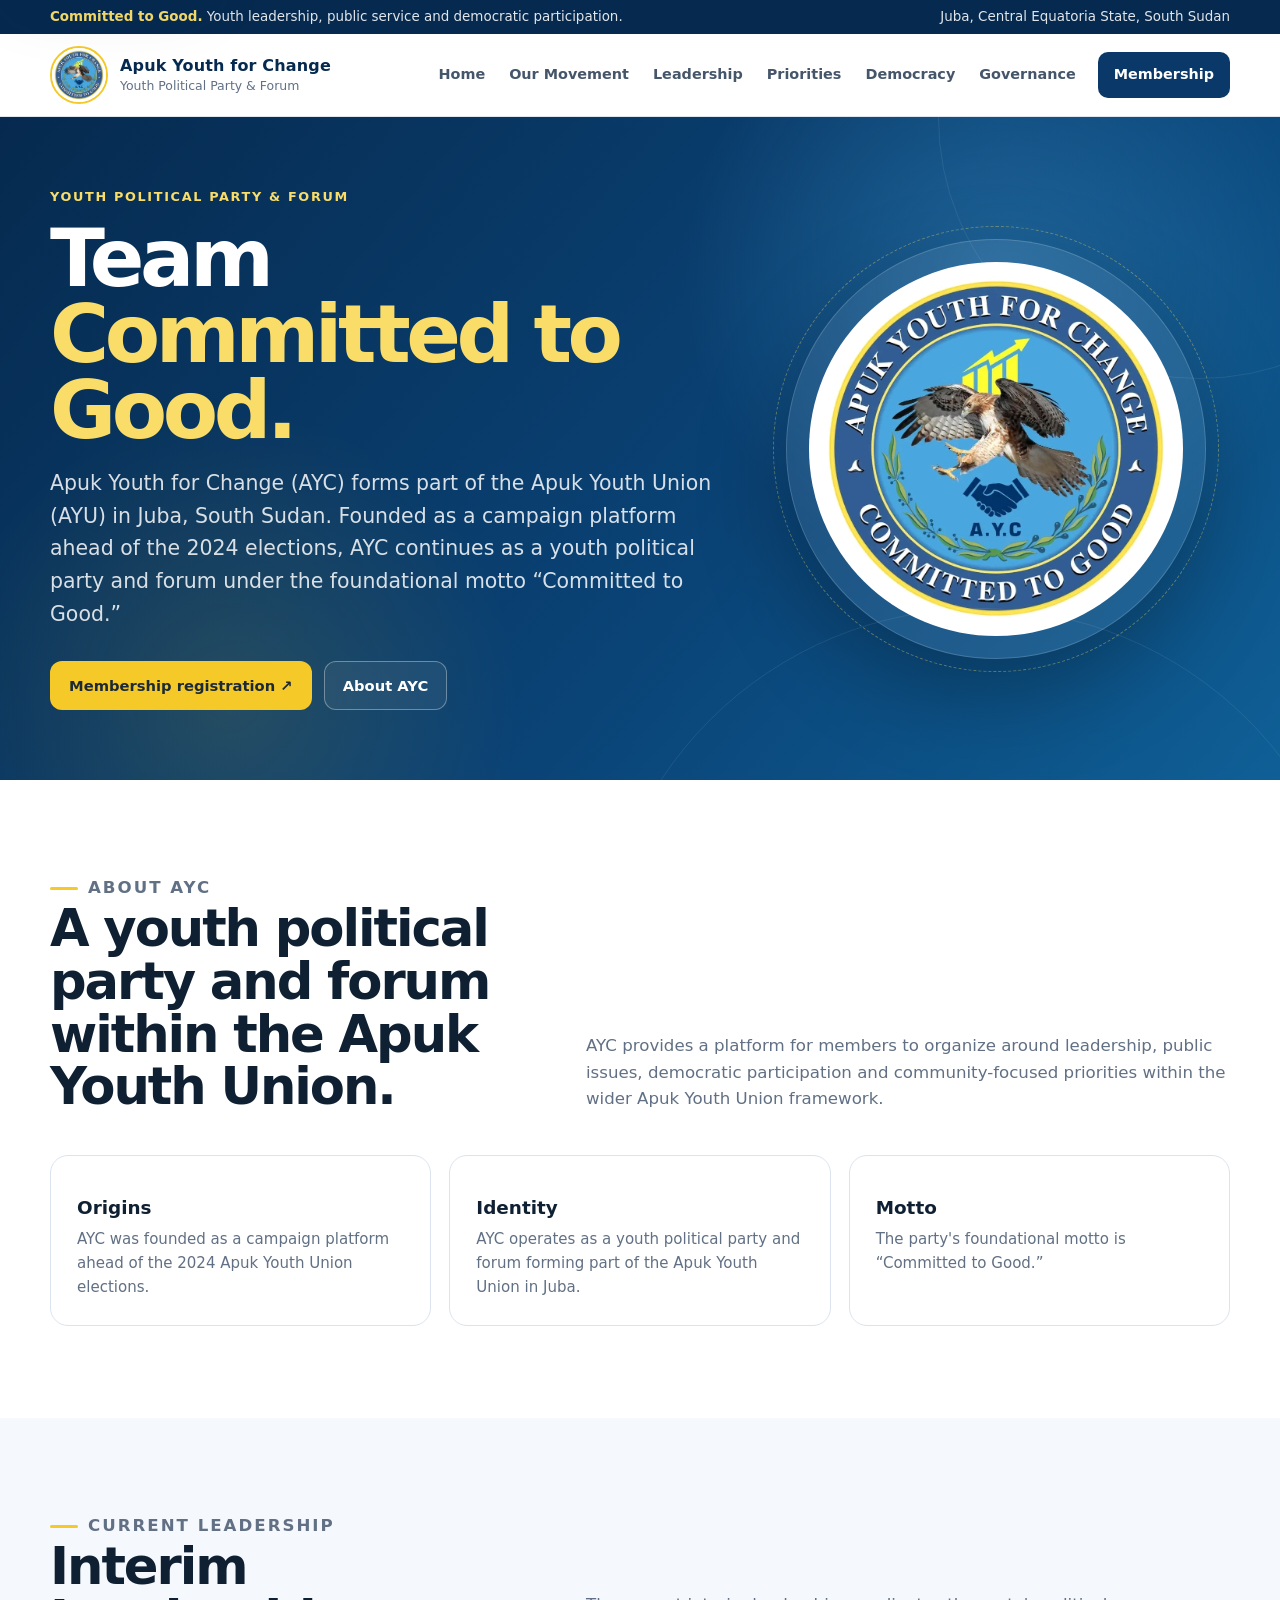
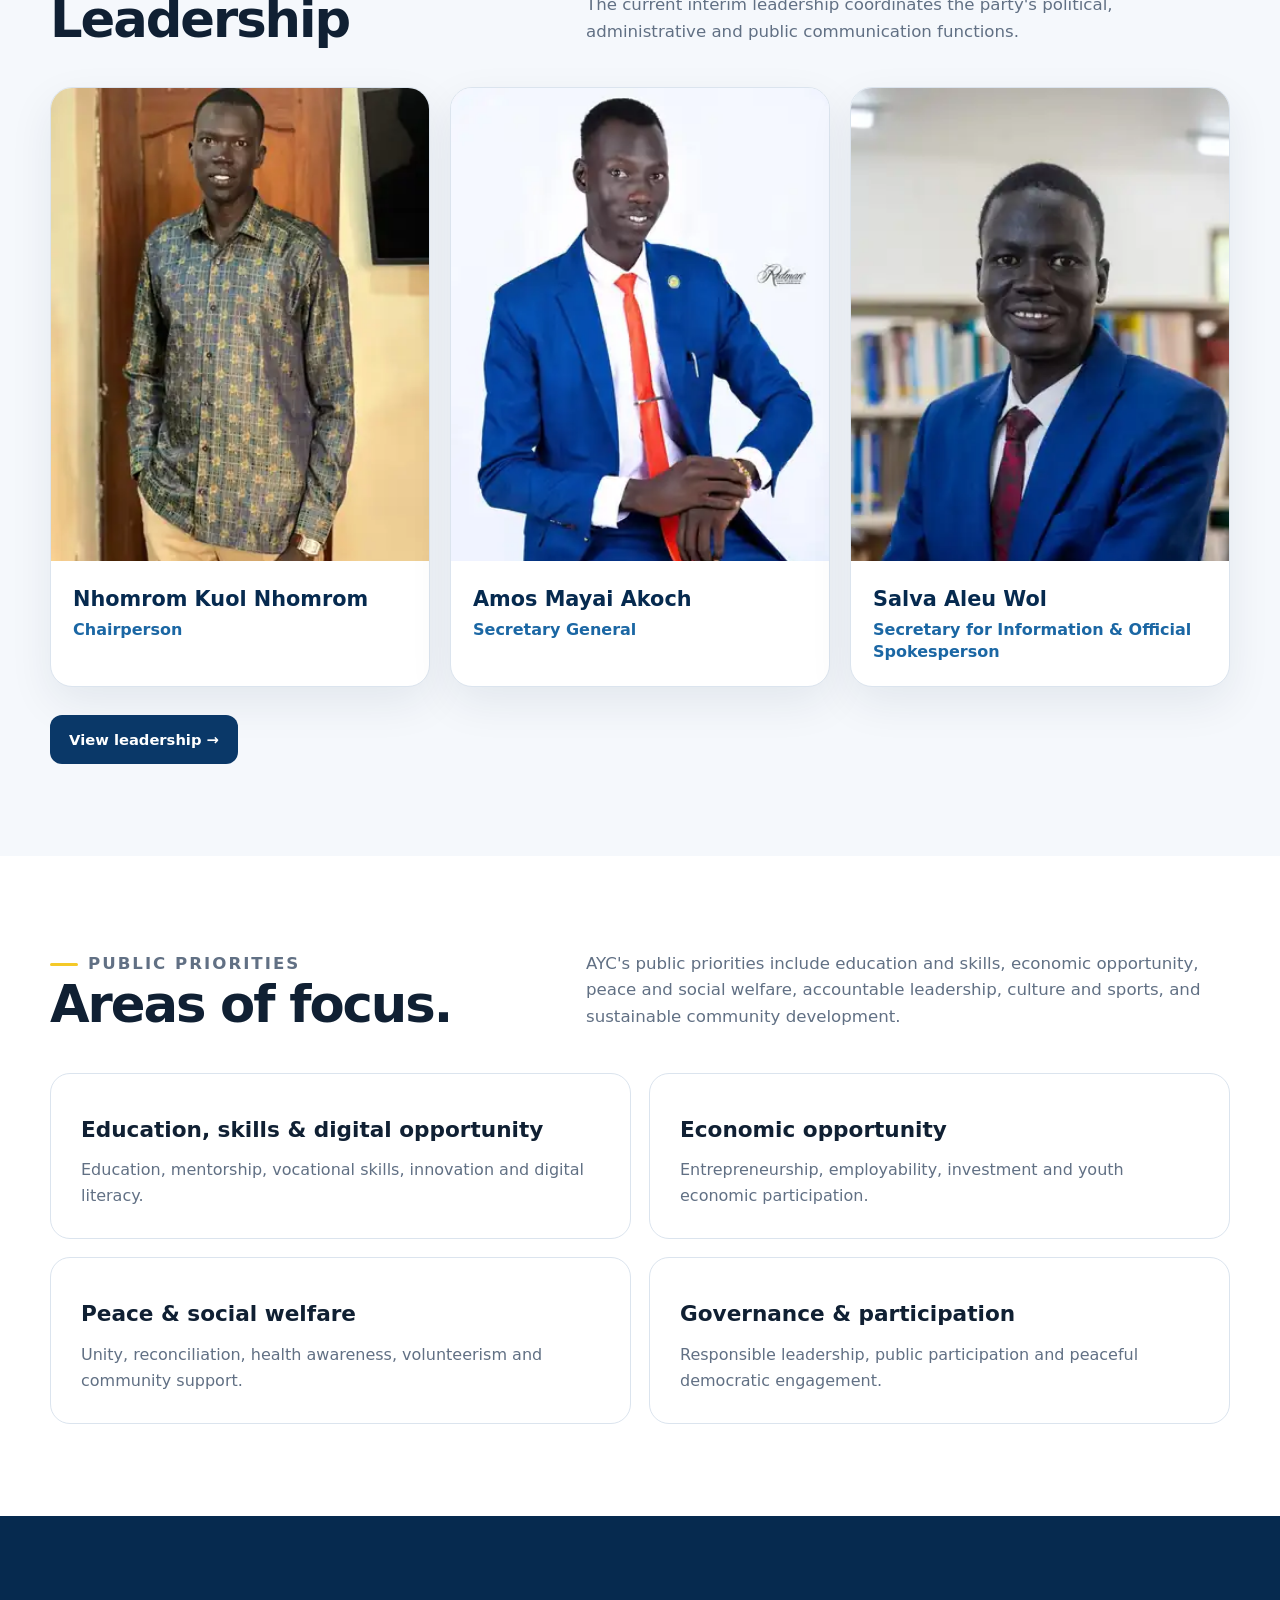
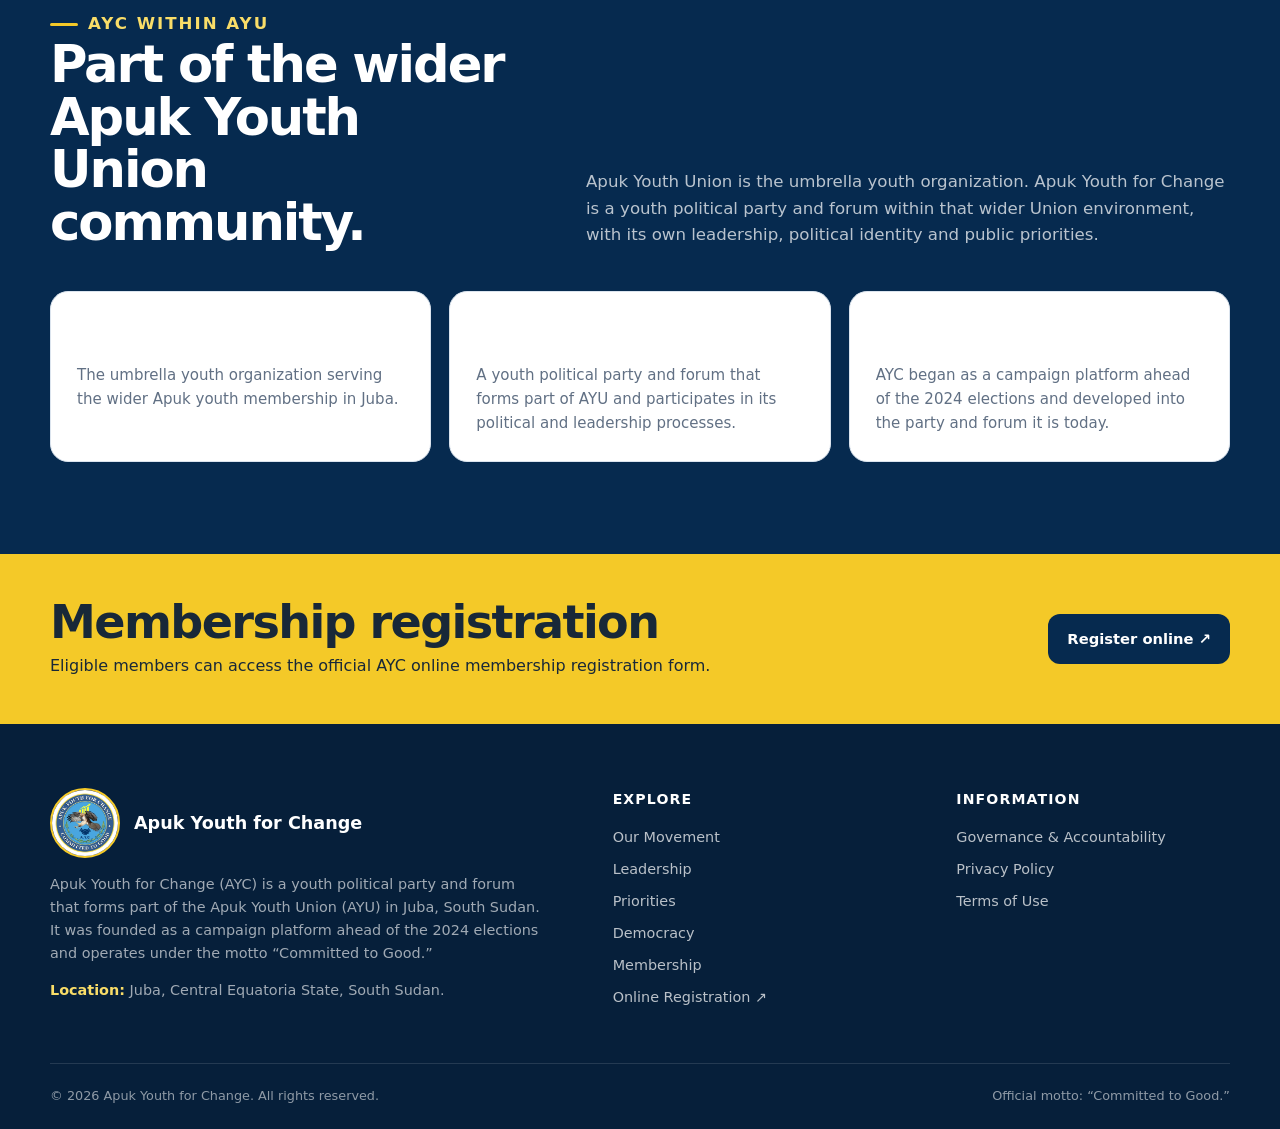
==== commit f166318c: "Use neutral membership navigation labels" ====
--- a/index.html
+++ b/index.html
@@ -1 +1 @@
-<!doctype html><html lang="en"><head><meta charset="utf-8"><meta name="viewport" content="width=device-width,initial-scale=1"><meta name="theme-color" content="#0a3868"><title>Home | Apuk Youth for Change</title><meta name="description" content="Official website of Apuk Youth for Change (AYC), a youth political party and forum within the Apuk Youth Union in Juba, South Sudan."><meta property="og:type" content="website"><meta property="og:title" content="Home | Apuk Youth for Change"><meta property="og:description" content="Official website of Apuk Youth for Change (AYC), a youth political party and forum within the Apuk Youth Union in Juba, South Sudan."><meta property="og:image" content="/assets/ayc-logo.jpg"><link rel="icon" type="image/jpeg" href="/assets/ayc-logo.jpg"><link rel="stylesheet" href="/assets/site.css"></head><body><a class="skip-link" href="#main">Skip to main content</a><div class="topbar"><div class="container"><div><strong>Committed to Good.</strong> Youth leadership, public service and democratic participation.</div><div class="topbar-right">Juba, Central Equatoria State, South Sudan</div></div></div><header class="site-header"><div class="container header-inner"><a class="brand" href="/" aria-label="Apuk Youth for Change home"><img src="/assets/ayc-logo.jpg" alt="Apuk Youth for Change emblem"><span class="brand-copy"><strong>Apuk Youth for Change</strong><span>Youth Political Party &amp; Forum</span></span></a><nav class="desktop-nav" aria-label="Primary navigation"><a data-nav-link href="/">Home</a><a data-nav-link href="/movement/">Our Movement</a><a data-nav-link href="/leadership/">Leadership</a><a data-nav-link href="/priorities/">Priorities</a><a data-nav-link href="/democracy/">Democracy</a><a data-nav-link href="/governance/">Governance</a><a data-nav-link class="nav-cta" href="/membership/">Join AYC</a></nav><button class="menu-toggle" type="button" aria-label="Open navigation" aria-expanded="false" data-menu-toggle><svg viewBox="0 0 24 24" aria-hidden="true"><path d="M4 7h16M4 12h16M4 17h16" fill="none" stroke="currentColor" stroke-width="2" stroke-linecap="round"/></svg></button></div><nav class="mobile-nav" aria-label="Mobile navigation" data-mobile-nav aria-hidden="true"><a data-nav-link href="/">Home</a><a data-nav-link href="/movement/">Our Movement</a><a data-nav-link href="/leadership/">Leadership</a><a data-nav-link href="/priorities/">Priorities</a><a data-nav-link href="/democracy/">Democracy</a><a data-nav-link href="/governance/">Governance</a><a data-nav-link href="/membership/">Join AYC</a></nav></header><main id="main"><section class="hero"><div class="container hero-grid"><div><div class="hero-kicker">Youth Political Party &amp; Forum</div><h1>Team <span>Committed to Good.</span></h1><p class="hero-lead">Apuk Youth for Change (AYC) forms part of the Apuk Youth Union (AYU) in Juba, South Sudan. Founded as a campaign platform ahead of the 2024 elections, AYC continues as a youth political party and forum under the foundational motto “Committed to Good.”</p><div class="hero-actions"><a class="btn btn-primary" href="https://forms.gle/9tDzCQg2DoQn3usf6" target="_blank" rel="noopener noreferrer">Membership registration ↗</a><a class="btn btn-ghost" href="/movement/">About AYC</a></div></div><div><div class="hero-seal"><img src="/assets/ayc-logo.jpg" alt="Official emblem of Apuk Youth for Change"></div></div></div></section><section class="section"><div class="container"><div class="section-head"><div><p class="eyebrow">About AYC</p><h2>A youth political party and forum within the Apuk Youth Union.</h2></div><p>AYC provides a platform for members to organize around leadership, public issues, democratic participation and community-focused priorities within the wider Apuk Youth Union framework.</p></div><div class="cards"><article class="card"><h3>Origins</h3><p>AYC was founded as a campaign platform ahead of the 2024 Apuk Youth Union elections.</p></article><article class="card"><h3>Identity</h3><p>AYC operates as a youth political party and forum forming part of the Apuk Youth Union in Juba.</p></article><article class="card"><h3>Motto</h3><p>The party's foundational motto is “Committed to Good.”</p></article></div></div></section><section class="section section-soft"><div class="container"><div class="section-head"><div><p class="eyebrow">Current leadership</p><h2>Interim Leadership</h2></div><p>The current interim leadership coordinates the party's political, administrative and public communication functions.</p></div><div class="leadership-grid"><article class="leader-card"><img src="/assets/leadership/nhomrom-kuol-nhomrom.webp" alt="Nhomrom Kuol Nhomrom"><div class="leader-body"><h3>Nhomrom Kuol Nhomrom</h3><p class="role">Chairperson</p></div></article><article class="leader-card"><img src="/assets/leadership/amos-mayai-akoch.webp" alt="Amos Mayai Akoch"><div class="leader-body"><h3>Amos Mayai Akoch</h3><p class="role">Secretary General</p></div></article><article class="leader-card"><img src="/assets/leadership/salva-aleu-wol.webp" alt="Salva Aleu Wol"><div class="leader-body"><h3>Salva Aleu Wol</h3><p class="role">Secretary for Information &amp; Official Spokesperson</p></div></article></div><div style="margin-top:28px"><a class="btn btn-blue" href="/leadership/">View leadership →</a></div></div></section><section class="section"><div class="container"><div class="section-head"><div><p class="eyebrow">Public priorities</p><h2>Areas of focus.</h2></div><p>AYC's public priorities include education and skills, economic opportunity, peace and social welfare, accountable leadership, culture and sports, and sustainable community development.</p></div><div class="priority-grid"><article class="priority-card"><h3>Education, skills &amp; digital opportunity</h3><p>Education, mentorship, vocational skills, innovation and digital literacy.</p></article><article class="priority-card"><h3>Economic opportunity</h3><p>Entrepreneurship, employability, investment and youth economic participation.</p></article><article class="priority-card"><h3>Peace &amp; social welfare</h3><p>Unity, reconciliation, health awareness, volunteerism and community support.</p></article><article class="priority-card"><h3>Governance &amp; participation</h3><p>Responsible leadership, public participation and peaceful democratic engagement.</p></article></div></div></section><section class="section section-dark"><div class="container"><div class="section-head"><div><p class="eyebrow" style="color:#f9dd68">AYC within AYU</p><h2>Part of the wider Apuk Youth Union community.</h2></div><p>Apuk Youth Union is the umbrella youth organization. Apuk Youth for Change is a youth political party and forum within that wider Union environment, with its own leadership, political identity and public priorities.</p></div><div class="cards"><article class="card"><h3>Apuk Youth Union</h3><p>The umbrella youth organization serving the wider Apuk youth membership in Juba.</p></article><article class="card"><h3>Apuk Youth for Change</h3><p>A youth political party and forum that forms part of AYU and participates in its political and leadership processes.</p></article><article class="card"><h3>2024 foundation</h3><p>AYC began as a campaign platform ahead of the 2024 elections and developed into the party and forum it is today.</p></article></div></div></section><section class="band"><div class="container band-inner"><div><h2>Membership registration</h2><p>Eligible members can access the official AYC online membership registration form.</p></div><a class="btn" href="https://forms.gle/9tDzCQg2DoQn3usf6" target="_blank" rel="noopener noreferrer">Register online ↗</a></div></section></main><footer class="footer"><div class="container footer-grid"><div><div class="footer-brand"><img src="/assets/ayc-logo.jpg" alt="Apuk Youth for Change emblem"><strong>Apuk Youth for Change</strong></div><p class="muted">Apuk Youth for Change (AYC) is a youth political party and forum that forms part of the Apuk Youth Union (AYU) in Juba, South Sudan. It was founded as a campaign platform ahead of the 2024 elections and operates under the motto “Committed to Good.”</p><p class="muted"><strong style="color:#f9dd68">Location:</strong> Juba, Central Equatoria State, South Sudan.</p></div><div><h3>Explore</h3><div class="footer-links"><a href="/movement/">Our Movement</a><a href="/leadership/">Leadership</a><a href="/priorities/">Priorities</a><a href="/democracy/">Democracy</a><a href="/membership/">Membership</a><a href="https://forms.gle/9tDzCQg2DoQn3usf6" target="_blank" rel="noopener noreferrer">Online Registration ↗</a></div></div><div><h3>Information</h3><div class="footer-links"><a href="/governance/">Governance &amp; Accountability</a><a href="/privacy/">Privacy Policy</a><a href="/terms/">Terms of Use</a></div></div></div><div class="container footer-bottom"><span>© <span data-year>2026</span> Apuk Youth for Change. All rights reserved.</span><span>Official motto: “Committed to Good.”</span></div></footer><button class="back-to-top" type="button" aria-label="Back to top" data-back-to-top>↑</button><script src="/assets/site.js" defer></script></body></html>+<!doctype html><html lang="en"><head><meta charset="utf-8"><meta name="viewport" content="width=device-width,initial-scale=1"><meta name="theme-color" content="#0a3868"><title>Home | Apuk Youth for Change</title><meta name="description" content="Official website of Apuk Youth for Change (AYC), a youth political party and forum within the Apuk Youth Union in Juba, South Sudan."><meta property="og:type" content="website"><meta property="og:title" content="Home | Apuk Youth for Change"><meta property="og:description" content="Official website of Apuk Youth for Change (AYC), a youth political party and forum within the Apuk Youth Union in Juba, South Sudan."><meta property="og:image" content="/assets/ayc-logo.jpg"><link rel="icon" type="image/jpeg" href="/assets/ayc-logo.jpg"><link rel="stylesheet" href="/assets/site.css"></head><body><a class="skip-link" href="#main">Skip to main content</a><div class="topbar"><div class="container"><div><strong>Committed to Good.</strong> Youth leadership, public service and democratic participation.</div><div class="topbar-right">Juba, Central Equatoria State, South Sudan</div></div></div><header class="site-header"><div class="container header-inner"><a class="brand" href="/" aria-label="Apuk Youth for Change home"><img src="/assets/ayc-logo.jpg" alt="Apuk Youth for Change emblem"><span class="brand-copy"><strong>Apuk Youth for Change</strong><span>Youth Political Party &amp; Forum</span></span></a><nav class="desktop-nav" aria-label="Primary navigation"><a data-nav-link href="/">Home</a><a data-nav-link href="/movement/">Our Movement</a><a data-nav-link href="/leadership/">Leadership</a><a data-nav-link href="/priorities/">Priorities</a><a data-nav-link href="/democracy/">Democracy</a><a data-nav-link href="/governance/">Governance</a><a data-nav-link class="nav-cta" href="/membership/">Membership</a></nav><button class="menu-toggle" type="button" aria-label="Open navigation" aria-expanded="false" data-menu-toggle><svg viewBox="0 0 24 24" aria-hidden="true"><path d="M4 7h16M4 12h16M4 17h16" fill="none" stroke="currentColor" stroke-width="2" stroke-linecap="round"/></svg></button></div><nav class="mobile-nav" aria-label="Mobile navigation" data-mobile-nav aria-hidden="true"><a data-nav-link href="/">Home</a><a data-nav-link href="/movement/">Our Movement</a><a data-nav-link href="/leadership/">Leadership</a><a data-nav-link href="/priorities/">Priorities</a><a data-nav-link href="/democracy/">Democracy</a><a data-nav-link href="/governance/">Governance</a><a data-nav-link href="/membership/">Membership</a></nav></header><main id="main"><section class="hero"><div class="container hero-grid"><div><div class="hero-kicker">Youth Political Party &amp; Forum</div><h1>Team <span>Committed to Good.</span></h1><p class="hero-lead">Apuk Youth for Change (AYC) forms part of the Apuk Youth Union (AYU) in Juba, South Sudan. Founded as a campaign platform ahead of the 2024 elections, AYC continues as a youth political party and forum under the foundational motto “Committed to Good.”</p><div class="hero-actions"><a class="btn btn-primary" href="https://forms.gle/9tDzCQg2DoQn3usf6" target="_blank" rel="noopener noreferrer">Membership registration ↗</a><a class="btn btn-ghost" href="/movement/">About AYC</a></div></div><div><div class="hero-seal"><img src="/assets/ayc-logo.jpg" alt="Official emblem of Apuk Youth for Change"></div></div></div></section><section class="section"><div class="container"><div class="section-head"><div><p class="eyebrow">About AYC</p><h2>A youth political party and forum within the Apuk Youth Union.</h2></div><p>AYC provides a platform for members to organize around leadership, public issues, democratic participation and community-focused priorities within the wider Apuk Youth Union framework.</p></div><div class="cards"><article class="card"><h3>Origins</h3><p>AYC was founded as a campaign platform ahead of the 2024 Apuk Youth Union elections.</p></article><article class="card"><h3>Identity</h3><p>AYC operates as a youth political party and forum forming part of the Apuk Youth Union in Juba.</p></article><article class="card"><h3>Motto</h3><p>The party's foundational motto is “Committed to Good.”</p></article></div></div></section><section class="section section-soft"><div class="container"><div class="section-head"><div><p class="eyebrow">Current leadership</p><h2>Interim Leadership</h2></div><p>The current interim leadership coordinates the party's political, administrative and public communication functions.</p></div><div class="leadership-grid"><article class="leader-card"><img src="/assets/leadership/nhomrom-kuol-nhomrom.webp" alt="Nhomrom Kuol Nhomrom"><div class="leader-body"><h3>Nhomrom Kuol Nhomrom</h3><p class="role">Chairperson</p></div></article><article class="leader-card"><img src="/assets/leadership/amos-mayai-akoch.webp" alt="Amos Mayai Akoch"><div class="leader-body"><h3>Amos Mayai Akoch</h3><p class="role">Secretary General</p></div></article><article class="leader-card"><img src="/assets/leadership/salva-aleu-wol.webp" alt="Salva Aleu Wol"><div class="leader-body"><h3>Salva Aleu Wol</h3><p class="role">Secretary for Information &amp; Official Spokesperson</p></div></article></div><div style="margin-top:28px"><a class="btn btn-blue" href="/leadership/">View leadership →</a></div></div></section><section class="section"><div class="container"><div class="section-head"><div><p class="eyebrow">Public priorities</p><h2>Areas of focus.</h2></div><p>AYC's public priorities include education and skills, economic opportunity, peace and social welfare, accountable leadership, culture and sports, and sustainable community development.</p></div><div class="priority-grid"><article class="priority-card"><h3>Education, skills &amp; digital opportunity</h3><p>Education, mentorship, vocational skills, innovation and digital literacy.</p></article><article class="priority-card"><h3>Economic opportunity</h3><p>Entrepreneurship, employability, investment and youth economic participation.</p></article><article class="priority-card"><h3>Peace &amp; social welfare</h3><p>Unity, reconciliation, health awareness, volunteerism and community support.</p></article><article class="priority-card"><h3>Governance &amp; participation</h3><p>Responsible leadership, public participation and peaceful democratic engagement.</p></article></div></div></section><section class="section section-dark"><div class="container"><div class="section-head"><div><p class="eyebrow" style="color:#f9dd68">AYC within AYU</p><h2>Part of the wider Apuk Youth Union community.</h2></div><p>Apuk Youth Union is the umbrella youth organization. Apuk Youth for Change is a youth political party and forum within that wider Union environment, with its own leadership, political identity and public priorities.</p></div><div class="cards"><article class="card"><h3>Apuk Youth Union</h3><p>The umbrella youth organization serving the wider Apuk youth membership in Juba.</p></article><article class="card"><h3>Apuk Youth for Change</h3><p>A youth political party and forum that forms part of AYU and participates in its political and leadership processes.</p></article><article class="card"><h3>2024 foundation</h3><p>AYC began as a campaign platform ahead of the 2024 elections and developed into the party and forum it is today.</p></article></div></div></section><section class="band"><div class="container band-inner"><div><h2>Membership registration</h2><p>Eligible members can access the official AYC online membership registration form.</p></div><a class="btn" href="https://forms.gle/9tDzCQg2DoQn3usf6" target="_blank" rel="noopener noreferrer">Register online ↗</a></div></section></main><footer class="footer"><div class="container footer-grid"><div><div class="footer-brand"><img src="/assets/ayc-logo.jpg" alt="Apuk Youth for Change emblem"><strong>Apuk Youth for Change</strong></div><p class="muted">Apuk Youth for Change (AYC) is a youth political party and forum that forms part of the Apuk Youth Union (AYU) in Juba, South Sudan. It was founded as a campaign platform ahead of the 2024 elections and operates under the motto “Committed to Good.”</p><p class="muted"><strong style="color:#f9dd68">Location:</strong> Juba, Central Equatoria State, South Sudan.</p></div><div><h3>Explore</h3><div class="footer-links"><a href="/movement/">Our Movement</a><a href="/leadership/">Leadership</a><a href="/priorities/">Priorities</a><a href="/democracy/">Democracy</a><a href="/membership/">Membership</a><a href="https://forms.gle/9tDzCQg2DoQn3usf6" target="_blank" rel="noopener noreferrer">Online Registration ↗</a></div></div><div><h3>Information</h3><div class="footer-links"><a href="/governance/">Governance &amp; Accountability</a><a href="/privacy/">Privacy Policy</a><a href="/terms/">Terms of Use</a></div></div></div><div class="container footer-bottom"><span>© <span data-year>2026</span> Apuk Youth for Change. All rights reserved.</span><span>Official motto: “Committed to Good.”</span></div></footer><button class="back-to-top" type="button" aria-label="Back to top" data-back-to-top>↑</button><script src="/assets/site.js" defer></script></body></html>
--- a/assets/site.css
+++ b/assets/site.css
@@ -271,3 +271,21 @@
 @media (prefers-reduced-motion: reduce) {
   *, *::before, *::after { scroll-behavior: auto !important; transition: none !important; animation: none !important; }
 }
+
+
+/* Leadership profiles */
+.leadership-grid{display:grid;grid-template-columns:repeat(3,1fr);gap:20px}
+.leader-card{overflow:hidden;border:1px solid var(--line);border-radius:22px;background:#fff;box-shadow:0 16px 44px rgba(4,37,70,.08)}
+.leader-card img{width:100%;aspect-ratio:4/5;object-fit:cover;object-position:center top;background:#edf4fb}
+.leader-body{padding:22px}
+.leader-body h3{margin:5px 0 7px;font-size:1.3rem;line-height:1.15;color:var(--blue-950)}
+.leader-body .role{margin:0;color:var(--blue-700);font-weight:800;line-height:1.4}
+.leader-label{margin:0 0 5px;color:var(--ink-600);font-size:.72rem;font-weight:850;letter-spacing:.1em;text-transform:uppercase}
+.founder-feature{display:grid;grid-template-columns:.75fr 1.25fr;gap:34px;align-items:stretch}
+.founder-photo{overflow:hidden;border-radius:var(--radius-lg);border:1px solid var(--line);background:#fff}
+.founder-photo img{width:100%;height:100%;min-height:360px;object-fit:cover;object-position:center top}
+.history-mark{padding:38px;border-radius:var(--radius-lg);background:var(--blue-950);color:#fff}
+.history-mark span{display:block;color:var(--gold-300);font-size:4rem;font-weight:900;line-height:1}
+.history-mark strong{display:block;margin-top:16px;font-size:1.25rem}
+.history-mark p{margin:8px 0 0;color:rgba(255,255,255,.72)}
+@media(max-width:760px){.leadership-grid,.founder-feature{grid-template-columns:1fr}.founder-photo img{min-height:0;aspect-ratio:1/1;object-fit:cover}}
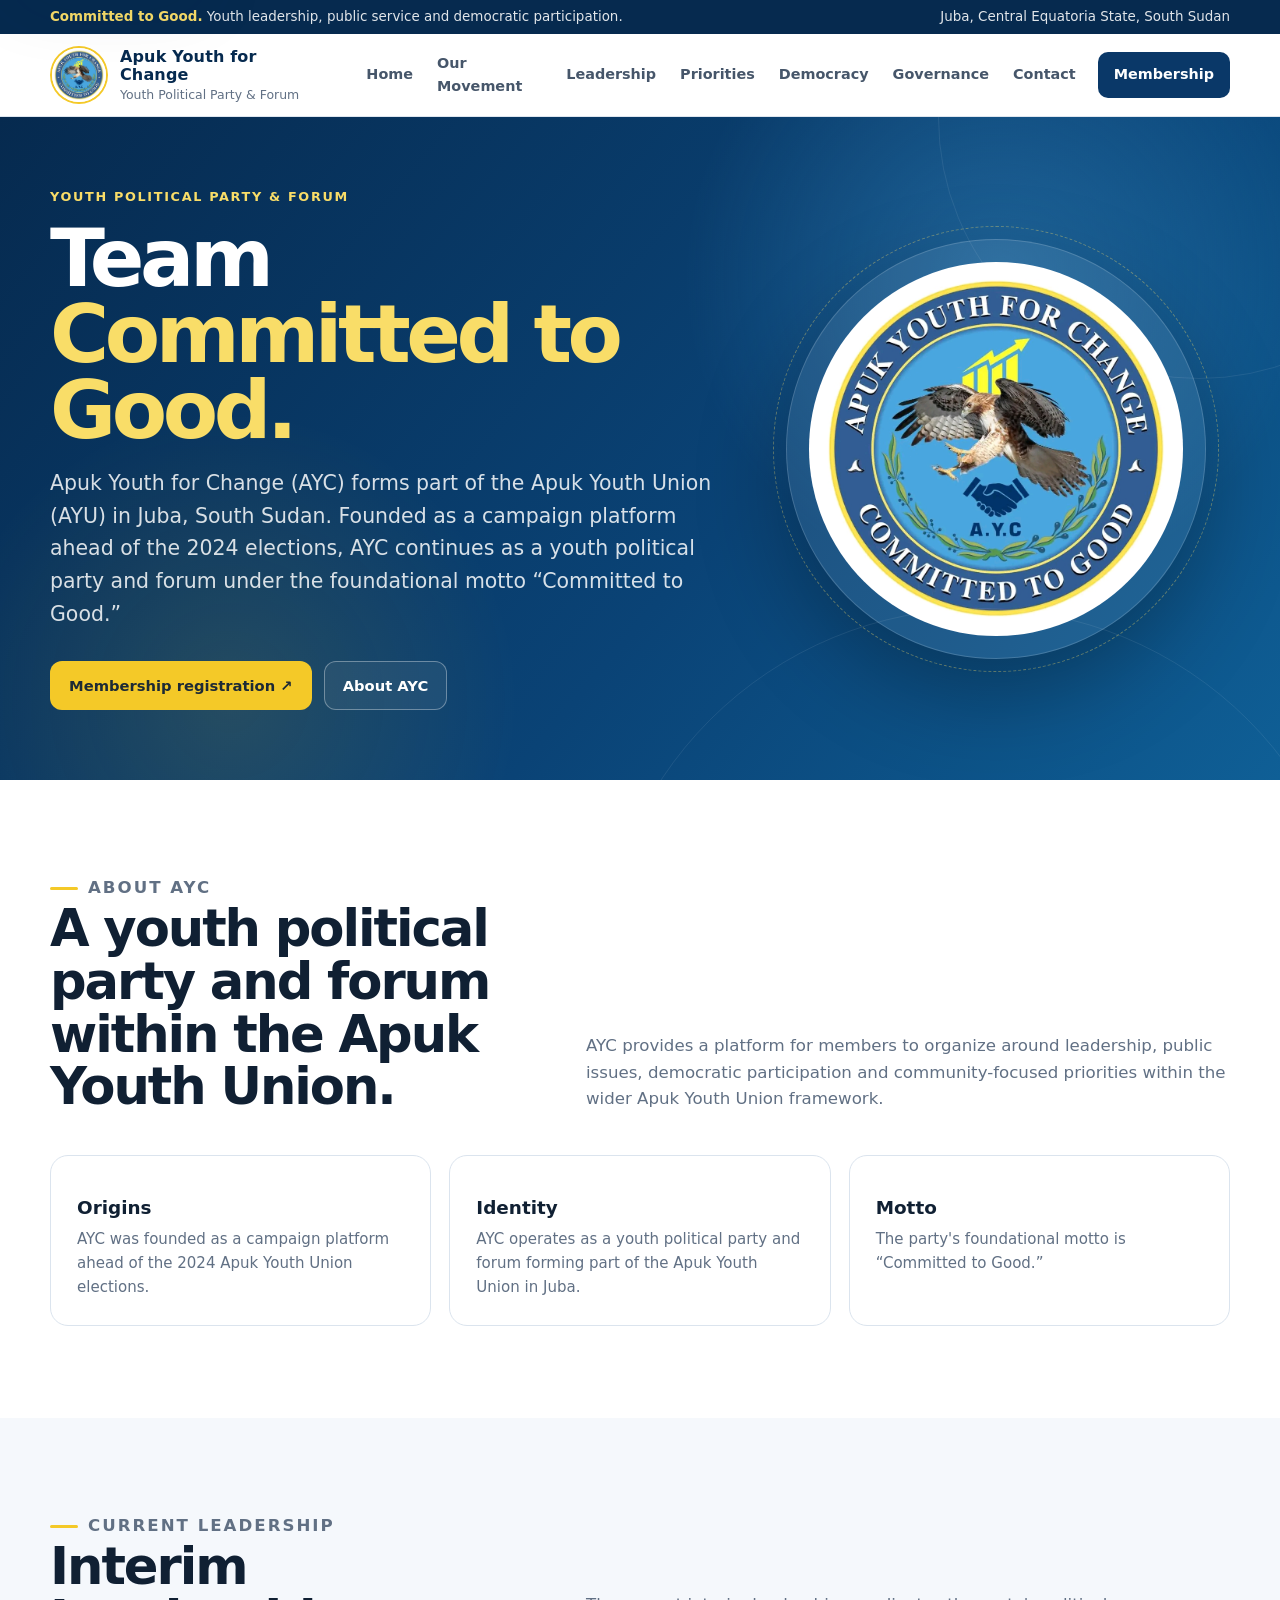
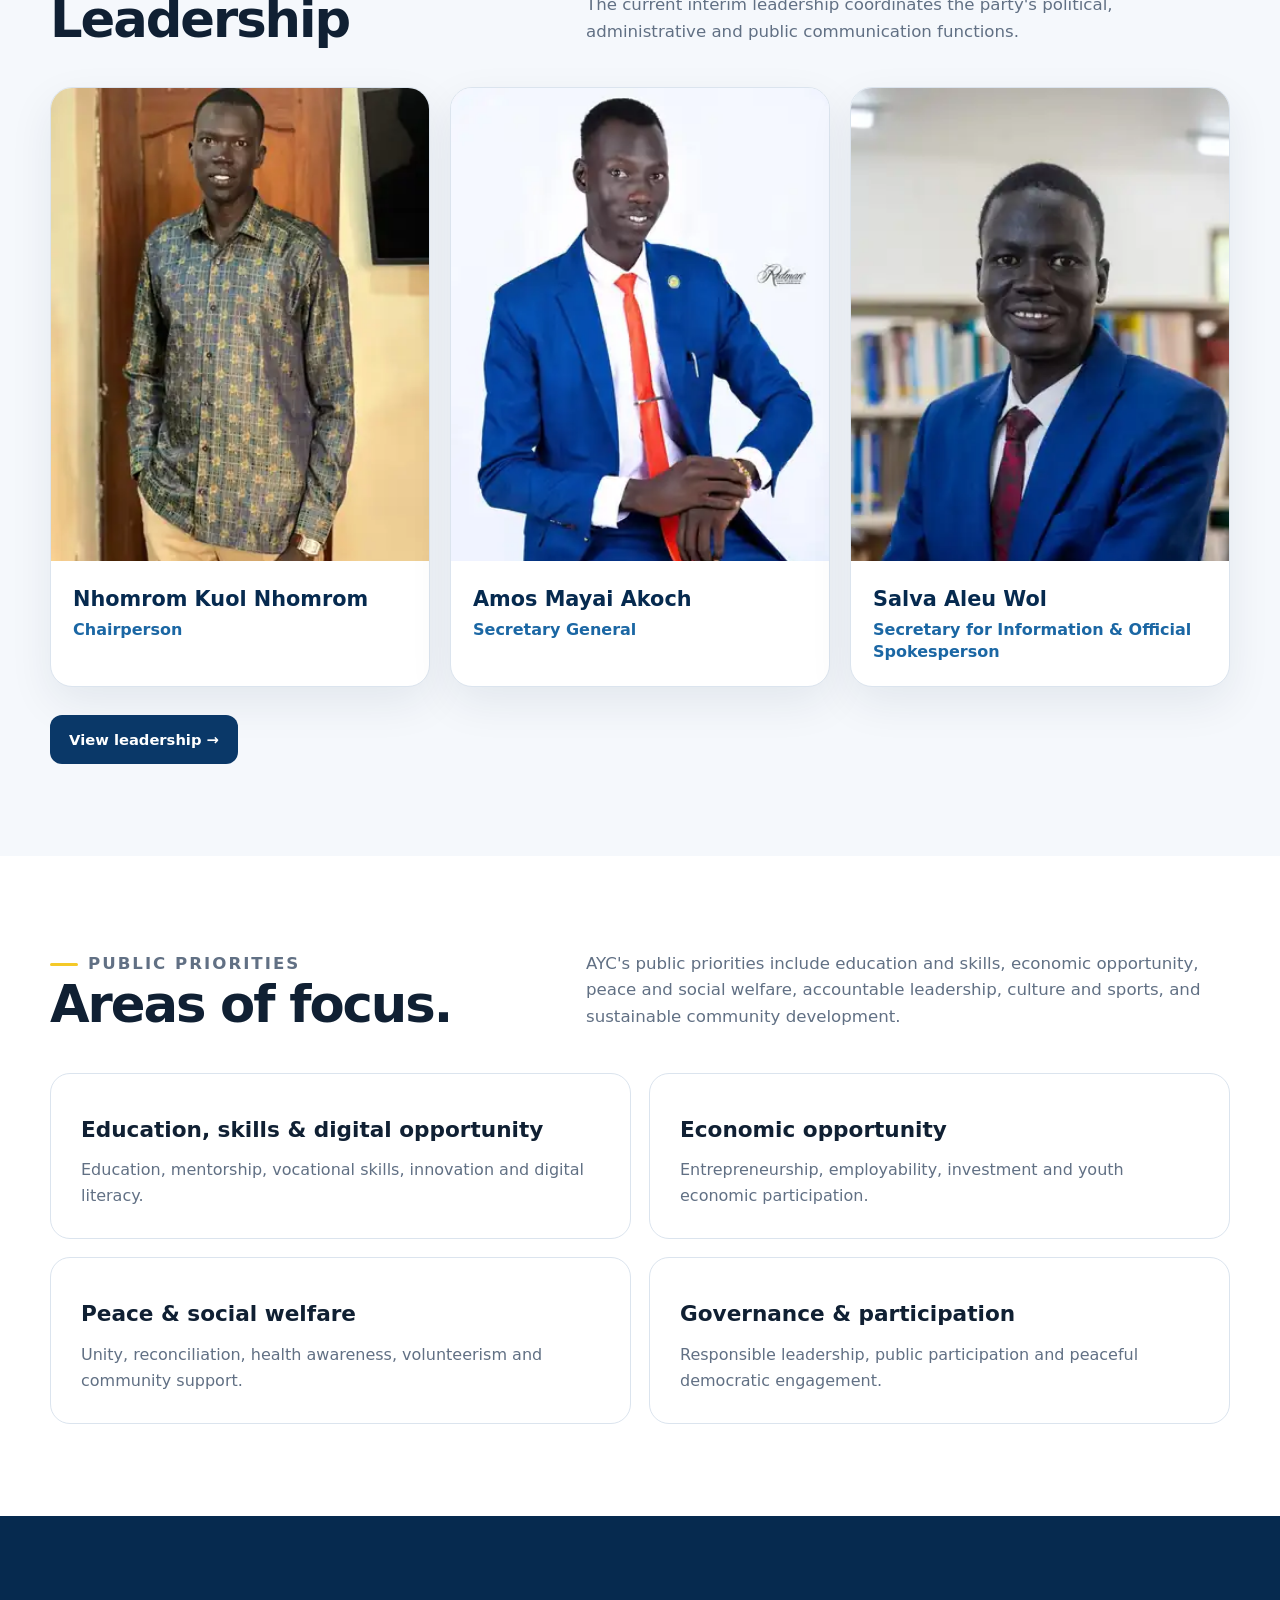
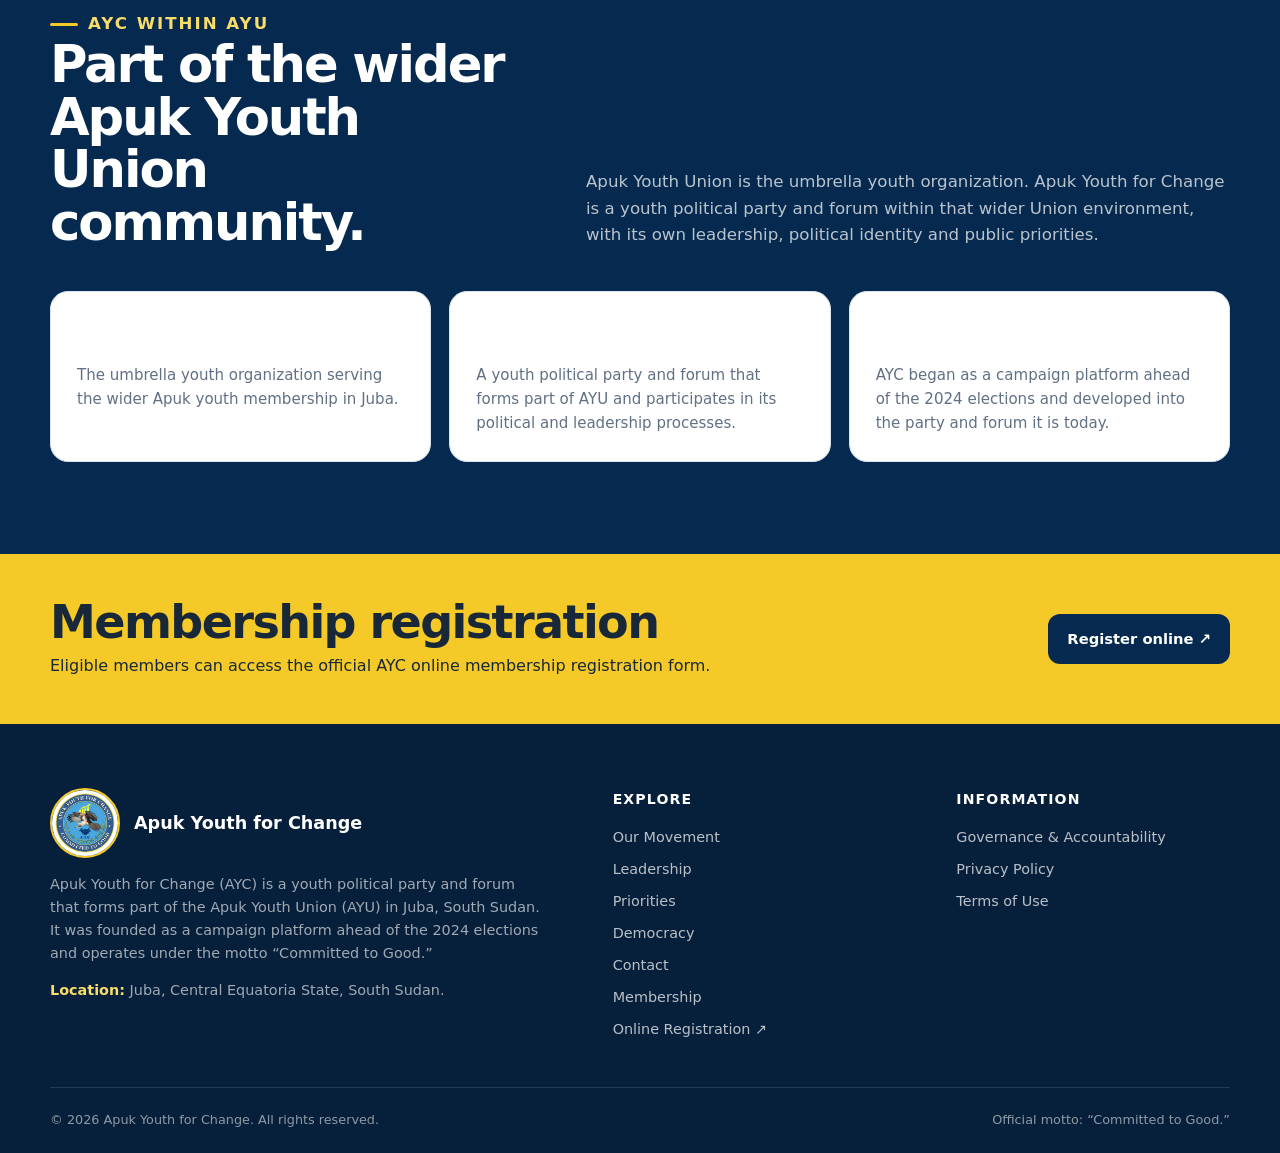
==== commit c0a104a4: "Add Contact navigation" ====
--- a/index.html
+++ b/index.html
@@ -1 +1 @@
-<!doctype html><html lang="en"><head><meta charset="utf-8"><meta name="viewport" content="width=device-width,initial-scale=1"><meta name="theme-color" content="#0a3868"><title>Home | Apuk Youth for Change</title><meta name="description" content="Official website of Apuk Youth for Change (AYC), a youth political party and forum within the Apuk Youth Union in Juba, South Sudan."><meta property="og:type" content="website"><meta property="og:title" content="Home | Apuk Youth for Change"><meta property="og:description" content="Official website of Apuk Youth for Change (AYC), a youth political party and forum within the Apuk Youth Union in Juba, South Sudan."><meta property="og:image" content="/assets/ayc-logo.jpg"><link rel="icon" type="image/jpeg" href="/assets/ayc-logo.jpg"><link rel="stylesheet" href="/assets/site.css"></head><body><a class="skip-link" href="#main">Skip to main content</a><div class="topbar"><div class="container"><div><strong>Committed to Good.</strong> Youth leadership, public service and democratic participation.</div><div class="topbar-right">Juba, Central Equatoria State, South Sudan</div></div></div><header class="site-header"><div class="container header-inner"><a class="brand" href="/" aria-label="Apuk Youth for Change home"><img src="/assets/ayc-logo.jpg" alt="Apuk Youth for Change emblem"><span class="brand-copy"><strong>Apuk Youth for Change</strong><span>Youth Political Party &amp; Forum</span></span></a><nav class="desktop-nav" aria-label="Primary navigation"><a data-nav-link href="/">Home</a><a data-nav-link href="/movement/">Our Movement</a><a data-nav-link href="/leadership/">Leadership</a><a data-nav-link href="/priorities/">Priorities</a><a data-nav-link href="/democracy/">Democracy</a><a data-nav-link href="/governance/">Governance</a><a data-nav-link class="nav-cta" href="/membership/">Membership</a></nav><button class="menu-toggle" type="button" aria-label="Open navigation" aria-expanded="false" data-menu-toggle><svg viewBox="0 0 24 24" aria-hidden="true"><path d="M4 7h16M4 12h16M4 17h16" fill="none" stroke="currentColor" stroke-width="2" stroke-linecap="round"/></svg></button></div><nav class="mobile-nav" aria-label="Mobile navigation" data-mobile-nav aria-hidden="true"><a data-nav-link href="/">Home</a><a data-nav-link href="/movement/">Our Movement</a><a data-nav-link href="/leadership/">Leadership</a><a data-nav-link href="/priorities/">Priorities</a><a data-nav-link href="/democracy/">Democracy</a><a data-nav-link href="/governance/">Governance</a><a data-nav-link href="/membership/">Membership</a></nav></header><main id="main"><section class="hero"><div class="container hero-grid"><div><div class="hero-kicker">Youth Political Party &amp; Forum</div><h1>Team <span>Committed to Good.</span></h1><p class="hero-lead">Apuk Youth for Change (AYC) forms part of the Apuk Youth Union (AYU) in Juba, South Sudan. Founded as a campaign platform ahead of the 2024 elections, AYC continues as a youth political party and forum under the foundational motto “Committed to Good.”</p><div class="hero-actions"><a class="btn btn-primary" href="https://forms.gle/9tDzCQg2DoQn3usf6" target="_blank" rel="noopener noreferrer">Membership registration ↗</a><a class="btn btn-ghost" href="/movement/">About AYC</a></div></div><div><div class="hero-seal"><img src="/assets/ayc-logo.jpg" alt="Official emblem of Apuk Youth for Change"></div></div></div></section><section class="section"><div class="container"><div class="section-head"><div><p class="eyebrow">About AYC</p><h2>A youth political party and forum within the Apuk Youth Union.</h2></div><p>AYC provides a platform for members to organize around leadership, public issues, democratic participation and community-focused priorities within the wider Apuk Youth Union framework.</p></div><div class="cards"><article class="card"><h3>Origins</h3><p>AYC was founded as a campaign platform ahead of the 2024 Apuk Youth Union elections.</p></article><article class="card"><h3>Identity</h3><p>AYC operates as a youth political party and forum forming part of the Apuk Youth Union in Juba.</p></article><article class="card"><h3>Motto</h3><p>The party's foundational motto is “Committed to Good.”</p></article></div></div></section><section class="section section-soft"><div class="container"><div class="section-head"><div><p class="eyebrow">Current leadership</p><h2>Interim Leadership</h2></div><p>The current interim leadership coordinates the party's political, administrative and public communication functions.</p></div><div class="leadership-grid"><article class="leader-card"><img src="/assets/leadership/nhomrom-kuol-nhomrom.webp" alt="Nhomrom Kuol Nhomrom"><div class="leader-body"><h3>Nhomrom Kuol Nhomrom</h3><p class="role">Chairperson</p></div></article><article class="leader-card"><img src="/assets/leadership/amos-mayai-akoch.webp" alt="Amos Mayai Akoch"><div class="leader-body"><h3>Amos Mayai Akoch</h3><p class="role">Secretary General</p></div></article><article class="leader-card"><img src="/assets/leadership/salva-aleu-wol.webp" alt="Salva Aleu Wol"><div class="leader-body"><h3>Salva Aleu Wol</h3><p class="role">Secretary for Information &amp; Official Spokesperson</p></div></article></div><div style="margin-top:28px"><a class="btn btn-blue" href="/leadership/">View leadership →</a></div></div></section><section class="section"><div class="container"><div class="section-head"><div><p class="eyebrow">Public priorities</p><h2>Areas of focus.</h2></div><p>AYC's public priorities include education and skills, economic opportunity, peace and social welfare, accountable leadership, culture and sports, and sustainable community development.</p></div><div class="priority-grid"><article class="priority-card"><h3>Education, skills &amp; digital opportunity</h3><p>Education, mentorship, vocational skills, innovation and digital literacy.</p></article><article class="priority-card"><h3>Economic opportunity</h3><p>Entrepreneurship, employability, investment and youth economic participation.</p></article><article class="priority-card"><h3>Peace &amp; social welfare</h3><p>Unity, reconciliation, health awareness, volunteerism and community support.</p></article><article class="priority-card"><h3>Governance &amp; participation</h3><p>Responsible leadership, public participation and peaceful democratic engagement.</p></article></div></div></section><section class="section section-dark"><div class="container"><div class="section-head"><div><p class="eyebrow" style="color:#f9dd68">AYC within AYU</p><h2>Part of the wider Apuk Youth Union community.</h2></div><p>Apuk Youth Union is the umbrella youth organization. Apuk Youth for Change is a youth political party and forum within that wider Union environment, with its own leadership, political identity and public priorities.</p></div><div class="cards"><article class="card"><h3>Apuk Youth Union</h3><p>The umbrella youth organization serving the wider Apuk youth membership in Juba.</p></article><article class="card"><h3>Apuk Youth for Change</h3><p>A youth political party and forum that forms part of AYU and participates in its political and leadership processes.</p></article><article class="card"><h3>2024 foundation</h3><p>AYC began as a campaign platform ahead of the 2024 elections and developed into the party and forum it is today.</p></article></div></div></section><section class="band"><div class="container band-inner"><div><h2>Membership registration</h2><p>Eligible members can access the official AYC online membership registration form.</p></div><a class="btn" href="https://forms.gle/9tDzCQg2DoQn3usf6" target="_blank" rel="noopener noreferrer">Register online ↗</a></div></section></main><footer class="footer"><div class="container footer-grid"><div><div class="footer-brand"><img src="/assets/ayc-logo.jpg" alt="Apuk Youth for Change emblem"><strong>Apuk Youth for Change</strong></div><p class="muted">Apuk Youth for Change (AYC) is a youth political party and forum that forms part of the Apuk Youth Union (AYU) in Juba, South Sudan. It was founded as a campaign platform ahead of the 2024 elections and operates under the motto “Committed to Good.”</p><p class="muted"><strong style="color:#f9dd68">Location:</strong> Juba, Central Equatoria State, South Sudan.</p></div><div><h3>Explore</h3><div class="footer-links"><a href="/movement/">Our Movement</a><a href="/leadership/">Leadership</a><a href="/priorities/">Priorities</a><a href="/democracy/">Democracy</a><a href="/membership/">Membership</a><a href="https://forms.gle/9tDzCQg2DoQn3usf6" target="_blank" rel="noopener noreferrer">Online Registration ↗</a></div></div><div><h3>Information</h3><div class="footer-links"><a href="/governance/">Governance &amp; Accountability</a><a href="/privacy/">Privacy Policy</a><a href="/terms/">Terms of Use</a></div></div></div><div class="container footer-bottom"><span>© <span data-year>2026</span> Apuk Youth for Change. All rights reserved.</span><span>Official motto: “Committed to Good.”</span></div></footer><button class="back-to-top" type="button" aria-label="Back to top" data-back-to-top>↑</button><script src="/assets/site.js" defer></script></body></html>+<!doctype html><html lang="en"><head><meta charset="utf-8"><meta name="viewport" content="width=device-width,initial-scale=1"><meta name="theme-color" content="#0a3868"><title>Home | Apuk Youth for Change</title><meta name="description" content="Official website of Apuk Youth for Change (AYC), a youth political party and forum within the Apuk Youth Union in Juba, South Sudan."><meta property="og:type" content="website"><meta property="og:title" content="Home | Apuk Youth for Change"><meta property="og:description" content="Official website of Apuk Youth for Change (AYC), a youth political party and forum within the Apuk Youth Union in Juba, South Sudan."><meta property="og:image" content="/assets/ayc-logo.jpg"><link rel="icon" type="image/jpeg" href="/assets/ayc-logo.jpg"><link rel="stylesheet" href="/assets/site.css"></head><body><a class="skip-link" href="#main">Skip to main content</a><div class="topbar"><div class="container"><div><strong>Committed to Good.</strong> Youth leadership, public service and democratic participation.</div><div class="topbar-right">Juba, Central Equatoria State, South Sudan</div></div></div><header class="site-header"><div class="container header-inner"><a class="brand" href="/" aria-label="Apuk Youth for Change home"><img src="/assets/ayc-logo.jpg" alt="Apuk Youth for Change emblem"><span class="brand-copy"><strong>Apuk Youth for Change</strong><span>Youth Political Party &amp; Forum</span></span></a><nav class="desktop-nav" aria-label="Primary navigation"><a data-nav-link href="/">Home</a><a data-nav-link href="/movement/">Our Movement</a><a data-nav-link href="/leadership/">Leadership</a><a data-nav-link href="/priorities/">Priorities</a><a data-nav-link href="/democracy/">Democracy</a><a data-nav-link href="/governance/">Governance</a><a href="/contact/">Contact</a><a data-nav-link class="nav-cta" href="/membership/">Membership</a></nav><button class="menu-toggle" type="button" aria-label="Open navigation" aria-expanded="false" data-menu-toggle><svg viewBox="0 0 24 24" aria-hidden="true"><path d="M4 7h16M4 12h16M4 17h16" fill="none" stroke="currentColor" stroke-width="2" stroke-linecap="round"/></svg></button></div><nav class="mobile-nav" aria-label="Mobile navigation" data-mobile-nav aria-hidden="true"><a data-nav-link href="/">Home</a><a data-nav-link href="/movement/">Our Movement</a><a data-nav-link href="/leadership/">Leadership</a><a data-nav-link href="/priorities/">Priorities</a><a data-nav-link href="/democracy/">Democracy</a><a data-nav-link href="/governance/">Governance</a><a href="/contact/">Contact</a><a data-nav-link href="/membership/">Membership</a></nav></header><main id="main"><section class="hero"><div class="container hero-grid"><div><div class="hero-kicker">Youth Political Party &amp; Forum</div><h1>Team <span>Committed to Good.</span></h1><p class="hero-lead">Apuk Youth for Change (AYC) forms part of the Apuk Youth Union (AYU) in Juba, South Sudan. Founded as a campaign platform ahead of the 2024 elections, AYC continues as a youth political party and forum under the foundational motto “Committed to Good.”</p><div class="hero-actions"><a class="btn btn-primary" href="https://forms.gle/9tDzCQg2DoQn3usf6" target="_blank" rel="noopener noreferrer">Membership registration ↗</a><a class="btn btn-ghost" href="/movement/">About AYC</a></div></div><div><div class="hero-seal"><img src="/assets/ayc-logo.jpg" alt="Official emblem of Apuk Youth for Change"></div></div></div></section><section class="section"><div class="container"><div class="section-head"><div><p class="eyebrow">About AYC</p><h2>A youth political party and forum within the Apuk Youth Union.</h2></div><p>AYC provides a platform for members to organize around leadership, public issues, democratic participation and community-focused priorities within the wider Apuk Youth Union framework.</p></div><div class="cards"><article class="card"><h3>Origins</h3><p>AYC was founded as a campaign platform ahead of the 2024 Apuk Youth Union elections.</p></article><article class="card"><h3>Identity</h3><p>AYC operates as a youth political party and forum forming part of the Apuk Youth Union in Juba.</p></article><article class="card"><h3>Motto</h3><p>The party's foundational motto is “Committed to Good.”</p></article></div></div></section><section class="section section-soft"><div class="container"><div class="section-head"><div><p class="eyebrow">Current leadership</p><h2>Interim Leadership</h2></div><p>The current interim leadership coordinates the party's political, administrative and public communication functions.</p></div><div class="leadership-grid"><article class="leader-card"><img src="/assets/leadership/nhomrom-kuol-nhomrom.webp" alt="Nhomrom Kuol Nhomrom"><div class="leader-body"><h3>Nhomrom Kuol Nhomrom</h3><p class="role">Chairperson</p></div></article><article class="leader-card"><img src="/assets/leadership/amos-mayai-akoch.webp" alt="Amos Mayai Akoch"><div class="leader-body"><h3>Amos Mayai Akoch</h3><p class="role">Secretary General</p></div></article><article class="leader-card"><img src="/assets/leadership/salva-aleu-wol.webp" alt="Salva Aleu Wol"><div class="leader-body"><h3>Salva Aleu Wol</h3><p class="role">Secretary for Information &amp; Official Spokesperson</p></div></article></div><div style="margin-top:28px"><a class="btn btn-blue" href="/leadership/">View leadership →</a></div></div></section><section class="section"><div class="container"><div class="section-head"><div><p class="eyebrow">Public priorities</p><h2>Areas of focus.</h2></div><p>AYC's public priorities include education and skills, economic opportunity, peace and social welfare, accountable leadership, culture and sports, and sustainable community development.</p></div><div class="priority-grid"><article class="priority-card"><h3>Education, skills &amp; digital opportunity</h3><p>Education, mentorship, vocational skills, innovation and digital literacy.</p></article><article class="priority-card"><h3>Economic opportunity</h3><p>Entrepreneurship, employability, investment and youth economic participation.</p></article><article class="priority-card"><h3>Peace &amp; social welfare</h3><p>Unity, reconciliation, health awareness, volunteerism and community support.</p></article><article class="priority-card"><h3>Governance &amp; participation</h3><p>Responsible leadership, public participation and peaceful democratic engagement.</p></article></div></div></section><section class="section section-dark"><div class="container"><div class="section-head"><div><p class="eyebrow" style="color:#f9dd68">AYC within AYU</p><h2>Part of the wider Apuk Youth Union community.</h2></div><p>Apuk Youth Union is the umbrella youth organization. Apuk Youth for Change is a youth political party and forum within that wider Union environment, with its own leadership, political identity and public priorities.</p></div><div class="cards"><article class="card"><h3>Apuk Youth Union</h3><p>The umbrella youth organization serving the wider Apuk youth membership in Juba.</p></article><article class="card"><h3>Apuk Youth for Change</h3><p>A youth political party and forum that forms part of AYU and participates in its political and leadership processes.</p></article><article class="card"><h3>2024 foundation</h3><p>AYC began as a campaign platform ahead of the 2024 elections and developed into the party and forum it is today.</p></article></div></div></section><section class="band"><div class="container band-inner"><div><h2>Membership registration</h2><p>Eligible members can access the official AYC online membership registration form.</p></div><a class="btn" href="https://forms.gle/9tDzCQg2DoQn3usf6" target="_blank" rel="noopener noreferrer">Register online ↗</a></div></section></main><footer class="footer"><div class="container footer-grid"><div><div class="footer-brand"><img src="/assets/ayc-logo.jpg" alt="Apuk Youth for Change emblem"><strong>Apuk Youth for Change</strong></div><p class="muted">Apuk Youth for Change (AYC) is a youth political party and forum that forms part of the Apuk Youth Union (AYU) in Juba, South Sudan. It was founded as a campaign platform ahead of the 2024 elections and operates under the motto “Committed to Good.”</p><p class="muted"><strong style="color:#f9dd68">Location:</strong> Juba, Central Equatoria State, South Sudan.</p></div><div><h3>Explore</h3><div class="footer-links"><a href="/movement/">Our Movement</a><a href="/leadership/">Leadership</a><a href="/priorities/">Priorities</a><a href="/democracy/">Democracy</a><a href="/contact/">Contact</a><a href="/membership/">Membership</a><a href="https://forms.gle/9tDzCQg2DoQn3usf6" target="_blank" rel="noopener noreferrer">Online Registration ↗</a></div></div><div><h3>Information</h3><div class="footer-links"><a href="/governance/">Governance &amp; Accountability</a><a href="/privacy/">Privacy Policy</a><a href="/terms/">Terms of Use</a></div></div></div><div class="container footer-bottom"><span>© <span data-year>2026</span> Apuk Youth for Change. All rights reserved.</span><span>Official motto: “Committed to Good.”</span></div></footer><button class="back-to-top" type="button" aria-label="Back to top" data-back-to-top>↑</button><script src="/assets/site.js" defer></script></body></html>
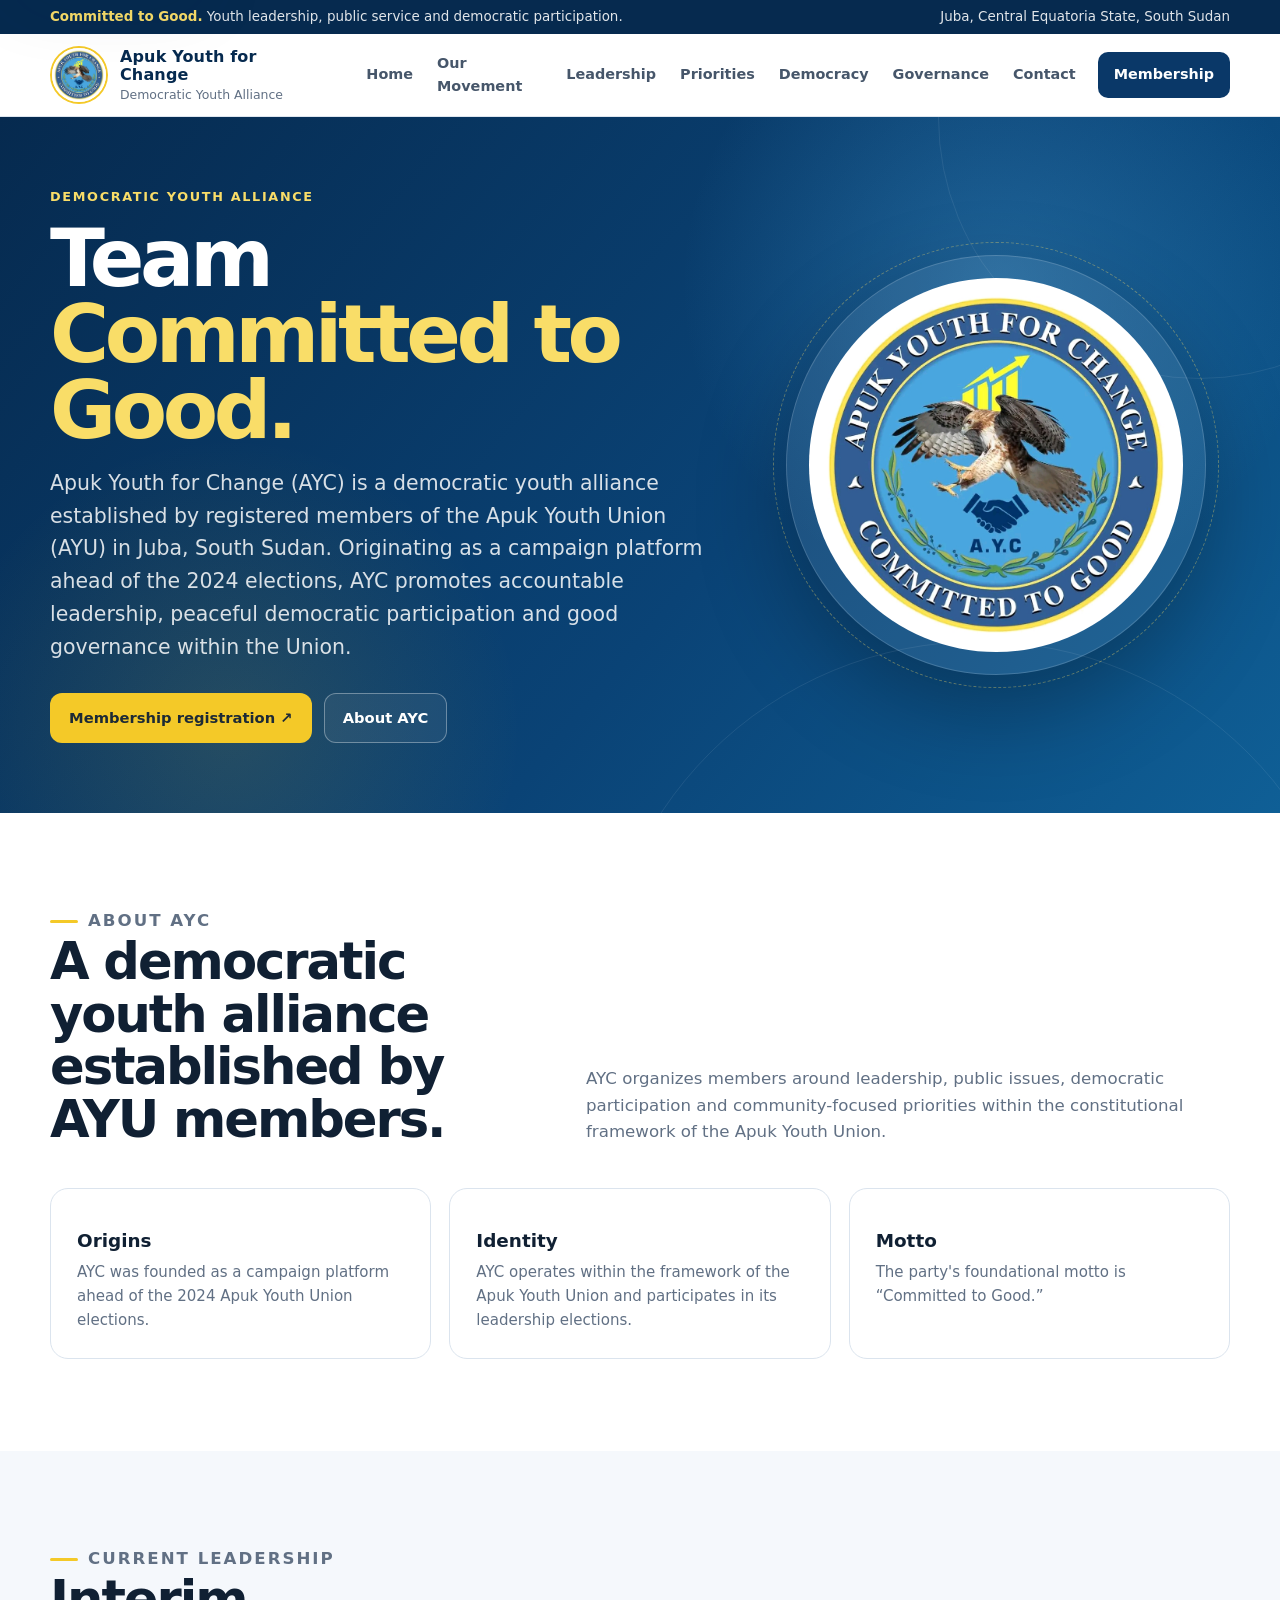
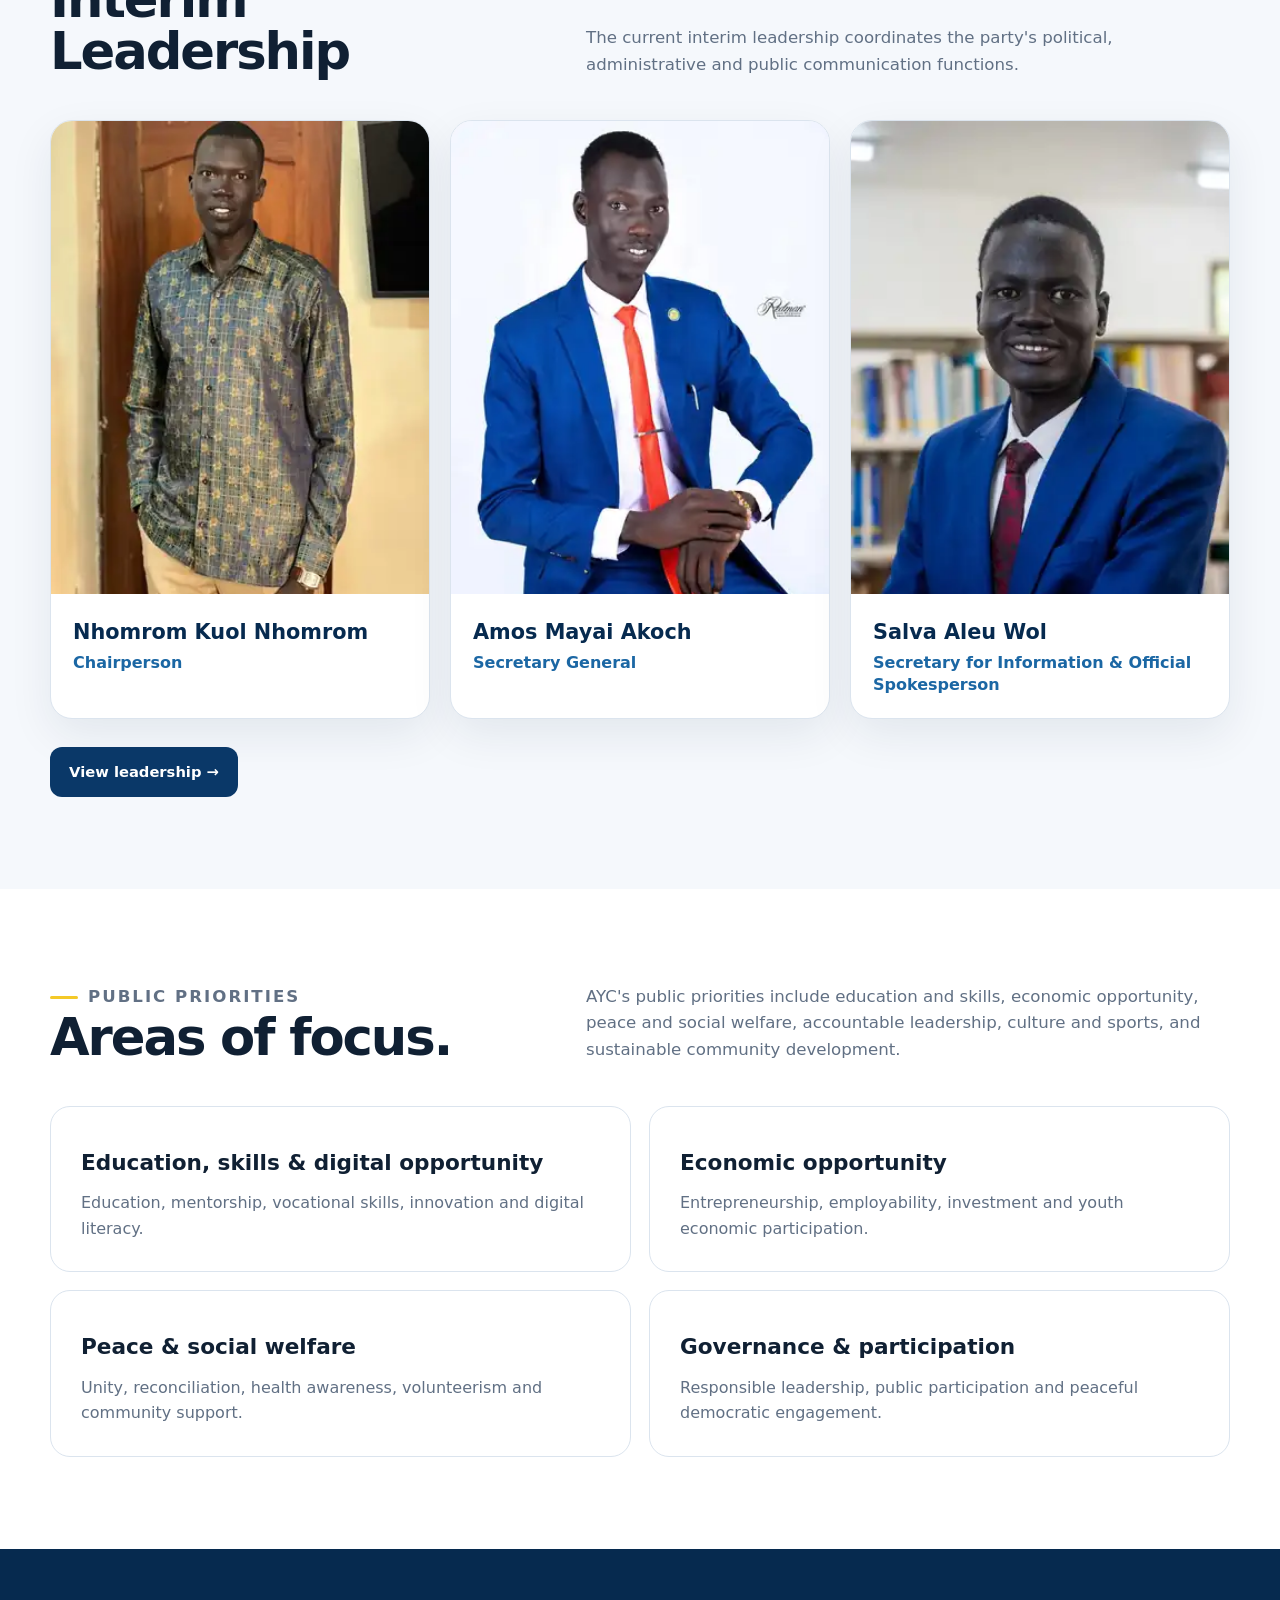
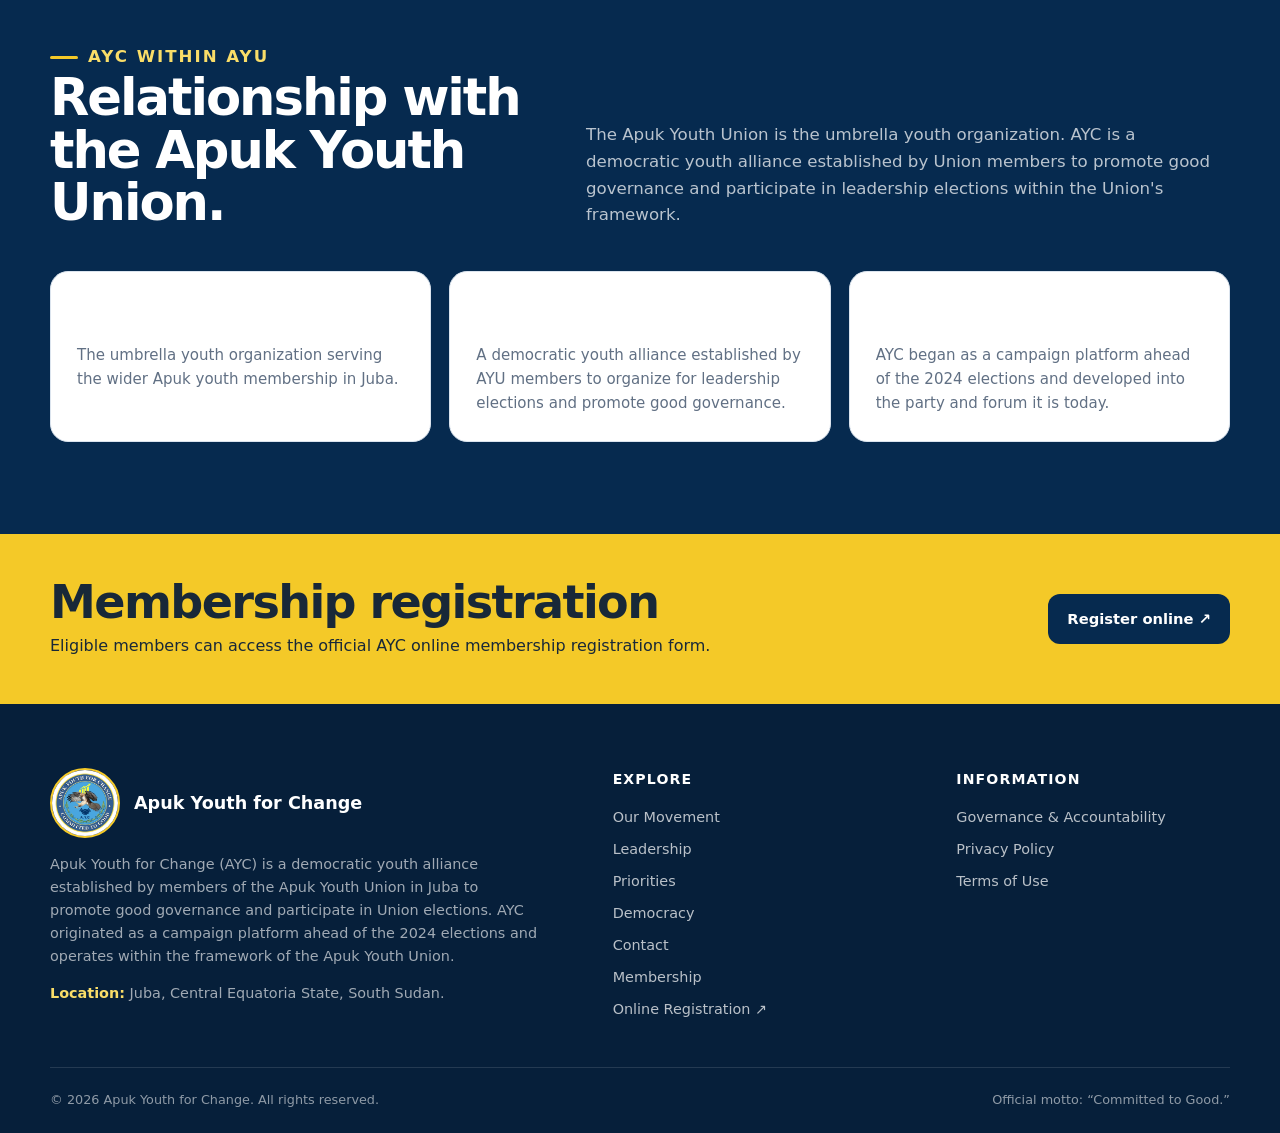
==== commit 35287ac2: "Professionalize AYC homepage wording" ====
--- a/index.html
+++ b/index.html
@@ -1 +1 @@
-<!doctype html><html lang="en"><head><meta charset="utf-8"><meta name="viewport" content="width=device-width,initial-scale=1"><meta name="theme-color" content="#0a3868"><title>Home | Apuk Youth for Change</title><meta name="description" content="Official website of Apuk Youth for Change (AYC), a youth political party and forum within the Apuk Youth Union in Juba, South Sudan."><meta property="og:type" content="website"><meta property="og:title" content="Home | Apuk Youth for Change"><meta property="og:description" content="Official website of Apuk Youth for Change (AYC), a youth political party and forum within the Apuk Youth Union in Juba, South Sudan."><meta property="og:image" content="/assets/ayc-logo.jpg"><link rel="icon" type="image/jpeg" href="/assets/ayc-logo.jpg"><link rel="stylesheet" href="/assets/site.css"></head><body><a class="skip-link" href="#main">Skip to main content</a><div class="topbar"><div class="container"><div><strong>Committed to Good.</strong> Youth leadership, public service and democratic participation.</div><div class="topbar-right">Juba, Central Equatoria State, South Sudan</div></div></div><header class="site-header"><div class="container header-inner"><a class="brand" href="/" aria-label="Apuk Youth for Change home"><img src="/assets/ayc-logo.jpg" alt="Apuk Youth for Change emblem"><span class="brand-copy"><strong>Apuk Youth for Change</strong><span>Youth Political Party &amp; Forum</span></span></a><nav class="desktop-nav" aria-label="Primary navigation"><a data-nav-link href="/">Home</a><a data-nav-link href="/movement/">Our Movement</a><a data-nav-link href="/leadership/">Leadership</a><a data-nav-link href="/priorities/">Priorities</a><a data-nav-link href="/democracy/">Democracy</a><a data-nav-link href="/governance/">Governance</a><a href="/contact/">Contact</a><a data-nav-link class="nav-cta" href="/membership/">Membership</a></nav><button class="menu-toggle" type="button" aria-label="Open navigation" aria-expanded="false" data-menu-toggle><svg viewBox="0 0 24 24" aria-hidden="true"><path d="M4 7h16M4 12h16M4 17h16" fill="none" stroke="currentColor" stroke-width="2" stroke-linecap="round"/></svg></button></div><nav class="mobile-nav" aria-label="Mobile navigation" data-mobile-nav aria-hidden="true"><a data-nav-link href="/">Home</a><a data-nav-link href="/movement/">Our Movement</a><a data-nav-link href="/leadership/">Leadership</a><a data-nav-link href="/priorities/">Priorities</a><a data-nav-link href="/democracy/">Democracy</a><a data-nav-link href="/governance/">Governance</a><a href="/contact/">Contact</a><a data-nav-link href="/membership/">Membership</a></nav></header><main id="main"><section class="hero"><div class="container hero-grid"><div><div class="hero-kicker">Youth Political Party &amp; Forum</div><h1>Team <span>Committed to Good.</span></h1><p class="hero-lead">Apuk Youth for Change (AYC) forms part of the Apuk Youth Union (AYU) in Juba, South Sudan. Founded as a campaign platform ahead of the 2024 elections, AYC continues as a youth political party and forum under the foundational motto “Committed to Good.”</p><div class="hero-actions"><a class="btn btn-primary" href="https://forms.gle/9tDzCQg2DoQn3usf6" target="_blank" rel="noopener noreferrer">Membership registration ↗</a><a class="btn btn-ghost" href="/movement/">About AYC</a></div></div><div><div class="hero-seal"><img src="/assets/ayc-logo.jpg" alt="Official emblem of Apuk Youth for Change"></div></div></div></section><section class="section"><div class="container"><div class="section-head"><div><p class="eyebrow">About AYC</p><h2>A youth political party and forum within the Apuk Youth Union.</h2></div><p>AYC provides a platform for members to organize around leadership, public issues, democratic participation and community-focused priorities within the wider Apuk Youth Union framework.</p></div><div class="cards"><article class="card"><h3>Origins</h3><p>AYC was founded as a campaign platform ahead of the 2024 Apuk Youth Union elections.</p></article><article class="card"><h3>Identity</h3><p>AYC operates as a youth political party and forum forming part of the Apuk Youth Union in Juba.</p></article><article class="card"><h3>Motto</h3><p>The party's foundational motto is “Committed to Good.”</p></article></div></div></section><section class="section section-soft"><div class="container"><div class="section-head"><div><p class="eyebrow">Current leadership</p><h2>Interim Leadership</h2></div><p>The current interim leadership coordinates the party's political, administrative and public communication functions.</p></div><div class="leadership-grid"><article class="leader-card"><img src="/assets/leadership/nhomrom-kuol-nhomrom.webp" alt="Nhomrom Kuol Nhomrom"><div class="leader-body"><h3>Nhomrom Kuol Nhomrom</h3><p class="role">Chairperson</p></div></article><article class="leader-card"><img src="/assets/leadership/amos-mayai-akoch.webp" alt="Amos Mayai Akoch"><div class="leader-body"><h3>Amos Mayai Akoch</h3><p class="role">Secretary General</p></div></article><article class="leader-card"><img src="/assets/leadership/salva-aleu-wol.webp" alt="Salva Aleu Wol"><div class="leader-body"><h3>Salva Aleu Wol</h3><p class="role">Secretary for Information &amp; Official Spokesperson</p></div></article></div><div style="margin-top:28px"><a class="btn btn-blue" href="/leadership/">View leadership →</a></div></div></section><section class="section"><div class="container"><div class="section-head"><div><p class="eyebrow">Public priorities</p><h2>Areas of focus.</h2></div><p>AYC's public priorities include education and skills, economic opportunity, peace and social welfare, accountable leadership, culture and sports, and sustainable community development.</p></div><div class="priority-grid"><article class="priority-card"><h3>Education, skills &amp; digital opportunity</h3><p>Education, mentorship, vocational skills, innovation and digital literacy.</p></article><article class="priority-card"><h3>Economic opportunity</h3><p>Entrepreneurship, employability, investment and youth economic participation.</p></article><article class="priority-card"><h3>Peace &amp; social welfare</h3><p>Unity, reconciliation, health awareness, volunteerism and community support.</p></article><article class="priority-card"><h3>Governance &amp; participation</h3><p>Responsible leadership, public participation and peaceful democratic engagement.</p></article></div></div></section><section class="section section-dark"><div class="container"><div class="section-head"><div><p class="eyebrow" style="color:#f9dd68">AYC within AYU</p><h2>Part of the wider Apuk Youth Union community.</h2></div><p>Apuk Youth Union is the umbrella youth organization. Apuk Youth for Change is a youth political party and forum within that wider Union environment, with its own leadership, political identity and public priorities.</p></div><div class="cards"><article class="card"><h3>Apuk Youth Union</h3><p>The umbrella youth organization serving the wider Apuk youth membership in Juba.</p></article><article class="card"><h3>Apuk Youth for Change</h3><p>A youth political party and forum that forms part of AYU and participates in its political and leadership processes.</p></article><article class="card"><h3>2024 foundation</h3><p>AYC began as a campaign platform ahead of the 2024 elections and developed into the party and forum it is today.</p></article></div></div></section><section class="band"><div class="container band-inner"><div><h2>Membership registration</h2><p>Eligible members can access the official AYC online membership registration form.</p></div><a class="btn" href="https://forms.gle/9tDzCQg2DoQn3usf6" target="_blank" rel="noopener noreferrer">Register online ↗</a></div></section></main><footer class="footer"><div class="container footer-grid"><div><div class="footer-brand"><img src="/assets/ayc-logo.jpg" alt="Apuk Youth for Change emblem"><strong>Apuk Youth for Change</strong></div><p class="muted">Apuk Youth for Change (AYC) is a youth political party and forum that forms part of the Apuk Youth Union (AYU) in Juba, South Sudan. It was founded as a campaign platform ahead of the 2024 elections and operates under the motto “Committed to Good.”</p><p class="muted"><strong style="color:#f9dd68">Location:</strong> Juba, Central Equatoria State, South Sudan.</p></div><div><h3>Explore</h3><div class="footer-links"><a href="/movement/">Our Movement</a><a href="/leadership/">Leadership</a><a href="/priorities/">Priorities</a><a href="/democracy/">Democracy</a><a href="/contact/">Contact</a><a href="/membership/">Membership</a><a href="https://forms.gle/9tDzCQg2DoQn3usf6" target="_blank" rel="noopener noreferrer">Online Registration ↗</a></div></div><div><h3>Information</h3><div class="footer-links"><a href="/governance/">Governance &amp; Accountability</a><a href="/privacy/">Privacy Policy</a><a href="/terms/">Terms of Use</a></div></div></div><div class="container footer-bottom"><span>© <span data-year>2026</span> Apuk Youth for Change. All rights reserved.</span><span>Official motto: “Committed to Good.”</span></div></footer><button class="back-to-top" type="button" aria-label="Back to top" data-back-to-top>↑</button><script src="/assets/site.js" defer></script></body></html>+<!doctype html><html lang="en"><head><meta charset="utf-8"><meta name="viewport" content="width=device-width,initial-scale=1"><meta name="theme-color" content="#0a3868"><title>Home | Apuk Youth for Change</title><meta name="description" content="Official website of Apuk Youth for Change (AYC), a democratic youth alliance established by members of the Apuk Youth Union in Juba, South Sudan."><meta property="og:type" content="website"><meta property="og:title" content="Home | Apuk Youth for Change"><meta property="og:description" content="Official website of Apuk Youth for Change (AYC), a democratic youth alliance established by members of the Apuk Youth Union in Juba, South Sudan."><meta property="og:image" content="/assets/ayc-logo.jpg"><link rel="icon" type="image/jpeg" href="/assets/ayc-logo.jpg"><link rel="stylesheet" href="/assets/site.css"></head><body><a class="skip-link" href="#main">Skip to main content</a><div class="topbar"><div class="container"><div><strong>Committed to Good.</strong> Youth leadership, public service and democratic participation.</div><div class="topbar-right">Juba, Central Equatoria State, South Sudan</div></div></div><header class="site-header"><div class="container header-inner"><a class="brand" href="/" aria-label="Apuk Youth for Change home"><img src="/assets/ayc-logo.jpg" alt="Apuk Youth for Change emblem"><span class="brand-copy"><strong>Apuk Youth for Change</strong><span>Democratic Youth Alliance</span></span></a><nav class="desktop-nav" aria-label="Primary navigation"><a data-nav-link href="/">Home</a><a data-nav-link href="/movement/">Our Movement</a><a data-nav-link href="/leadership/">Leadership</a><a data-nav-link href="/priorities/">Priorities</a><a data-nav-link href="/democracy/">Democracy</a><a data-nav-link href="/governance/">Governance</a><a href="/contact/">Contact</a><a data-nav-link class="nav-cta" href="/membership/">Membership</a></nav><button class="menu-toggle" type="button" aria-label="Open navigation" aria-expanded="false" data-menu-toggle><svg viewBox="0 0 24 24" aria-hidden="true"><path d="M4 7h16M4 12h16M4 17h16" fill="none" stroke="currentColor" stroke-width="2" stroke-linecap="round"/></svg></button></div><nav class="mobile-nav" aria-label="Mobile navigation" data-mobile-nav aria-hidden="true"><a data-nav-link href="/">Home</a><a data-nav-link href="/movement/">Our Movement</a><a data-nav-link href="/leadership/">Leadership</a><a data-nav-link href="/priorities/">Priorities</a><a data-nav-link href="/democracy/">Democracy</a><a data-nav-link href="/governance/">Governance</a><a href="/contact/">Contact</a><a data-nav-link href="/membership/">Membership</a></nav></header><main id="main"><section class="hero"><div class="container hero-grid"><div><div class="hero-kicker">Democratic Youth Alliance</div><h1>Team <span>Committed to Good.</span></h1><p class="hero-lead">Apuk Youth for Change (AYC) is a democratic youth alliance established by registered members of the Apuk Youth Union (AYU) in Juba, South Sudan. Originating as a campaign platform ahead of the 2024 elections, AYC promotes accountable leadership, peaceful democratic participation and good governance within the Union.</p><div class="hero-actions"><a class="btn btn-primary" href="https://forms.gle/9tDzCQg2DoQn3usf6" target="_blank" rel="noopener noreferrer">Membership registration ↗</a><a class="btn btn-ghost" href="/movement/">About AYC</a></div></div><div><div class="hero-seal"><img src="/assets/ayc-logo.jpg" alt="Official emblem of Apuk Youth for Change"></div></div></div></section><section class="section"><div class="container"><div class="section-head"><div><p class="eyebrow">About AYC</p><h2>A democratic youth alliance established by AYU members.</h2></div><p>AYC organizes members around leadership, public issues, democratic participation and community-focused priorities within the constitutional framework of the Apuk Youth Union.</p></div><div class="cards"><article class="card"><h3>Origins</h3><p>AYC was founded as a campaign platform ahead of the 2024 Apuk Youth Union elections.</p></article><article class="card"><h3>Identity</h3><p>AYC operates within the framework of the Apuk Youth Union and participates in its leadership elections.</p></article><article class="card"><h3>Motto</h3><p>The party's foundational motto is “Committed to Good.”</p></article></div></div></section><section class="section section-soft"><div class="container"><div class="section-head"><div><p class="eyebrow">Current leadership</p><h2>Interim Leadership</h2></div><p>The current interim leadership coordinates the party's political, administrative and public communication functions.</p></div><div class="leadership-grid"><article class="leader-card"><img src="/assets/leadership/nhomrom-kuol-nhomrom.webp" alt="Nhomrom Kuol Nhomrom"><div class="leader-body"><h3>Nhomrom Kuol Nhomrom</h3><p class="role">Chairperson</p></div></article><article class="leader-card"><img src="/assets/leadership/amos-mayai-akoch.webp" alt="Amos Mayai Akoch"><div class="leader-body"><h3>Amos Mayai Akoch</h3><p class="role">Secretary General</p></div></article><article class="leader-card"><img src="/assets/leadership/salva-aleu-wol.webp" alt="Salva Aleu Wol"><div class="leader-body"><h3>Salva Aleu Wol</h3><p class="role">Secretary for Information &amp; Official Spokesperson</p></div></article></div><div style="margin-top:28px"><a class="btn btn-blue" href="/leadership/">View leadership →</a></div></div></section><section class="section"><div class="container"><div class="section-head"><div><p class="eyebrow">Public priorities</p><h2>Areas of focus.</h2></div><p>AYC's public priorities include education and skills, economic opportunity, peace and social welfare, accountable leadership, culture and sports, and sustainable community development.</p></div><div class="priority-grid"><article class="priority-card"><h3>Education, skills &amp; digital opportunity</h3><p>Education, mentorship, vocational skills, innovation and digital literacy.</p></article><article class="priority-card"><h3>Economic opportunity</h3><p>Entrepreneurship, employability, investment and youth economic participation.</p></article><article class="priority-card"><h3>Peace &amp; social welfare</h3><p>Unity, reconciliation, health awareness, volunteerism and community support.</p></article><article class="priority-card"><h3>Governance &amp; participation</h3><p>Responsible leadership, public participation and peaceful democratic engagement.</p></article></div></div></section><section class="section section-dark"><div class="container"><div class="section-head"><div><p class="eyebrow" style="color:#f9dd68">AYC within AYU</p><h2>Relationship with the Apuk Youth Union.</h2></div><p>The Apuk Youth Union is the umbrella youth organization. AYC is a democratic youth alliance established by Union members to promote good governance and participate in leadership elections within the Union's framework.</p></div><div class="cards"><article class="card"><h3>Apuk Youth Union</h3><p>The umbrella youth organization serving the wider Apuk youth membership in Juba.</p></article><article class="card"><h3>Apuk Youth for Change</h3><p>A democratic youth alliance established by AYU members to organize for leadership elections and promote good governance.</p></article><article class="card"><h3>2024 foundation</h3><p>AYC began as a campaign platform ahead of the 2024 elections and developed into the party and forum it is today.</p></article></div></div></section><section class="band"><div class="container band-inner"><div><h2>Membership registration</h2><p>Eligible members can access the official AYC online membership registration form.</p></div><a class="btn" href="https://forms.gle/9tDzCQg2DoQn3usf6" target="_blank" rel="noopener noreferrer">Register online ↗</a></div></section></main><footer class="footer"><div class="container footer-grid"><div><div class="footer-brand"><img src="/assets/ayc-logo.jpg" alt="Apuk Youth for Change emblem"><strong>Apuk Youth for Change</strong></div><p class="muted">Apuk Youth for Change (AYC) is a democratic youth alliance established by members of the Apuk Youth Union in Juba to promote good governance and participate in Union elections. AYC originated as a campaign platform ahead of the 2024 elections and operates within the framework of the Apuk Youth Union.</p><p class="muted"><strong style="color:#f9dd68">Location:</strong> Juba, Central Equatoria State, South Sudan.</p></div><div><h3>Explore</h3><div class="footer-links"><a href="/movement/">Our Movement</a><a href="/leadership/">Leadership</a><a href="/priorities/">Priorities</a><a href="/democracy/">Democracy</a><a href="/contact/">Contact</a><a href="/membership/">Membership</a><a href="https://forms.gle/9tDzCQg2DoQn3usf6" target="_blank" rel="noopener noreferrer">Online Registration ↗</a></div></div><div><h3>Information</h3><div class="footer-links"><a href="/governance/">Governance &amp; Accountability</a><a href="/privacy/">Privacy Policy</a><a href="/terms/">Terms of Use</a></div></div></div><div class="container footer-bottom"><span>© <span data-year>2026</span> Apuk Youth for Change. All rights reserved.</span><span>Official motto: “Committed to Good.”</span></div></footer><button class="back-to-top" type="button" aria-label="Back to top" data-back-to-top>↑</button><script src="/assets/site.js" defer></script></body></html>
